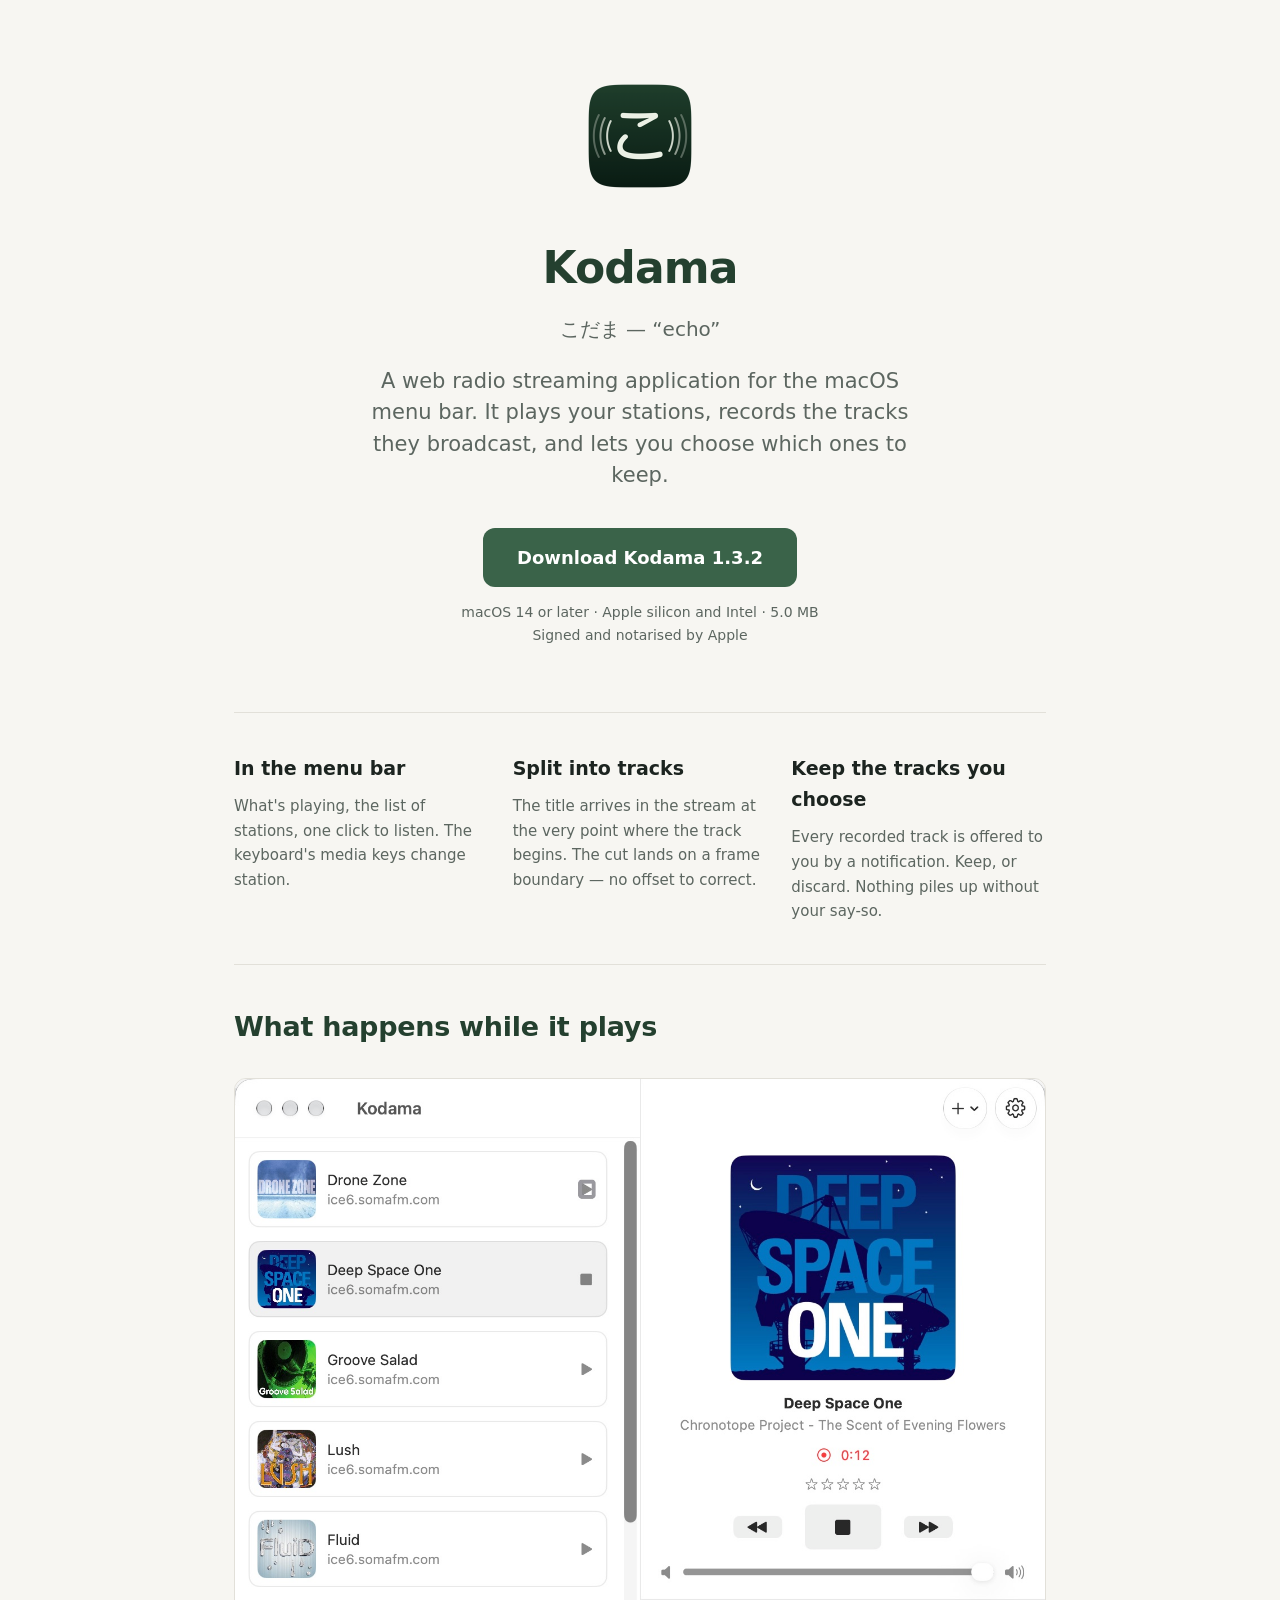
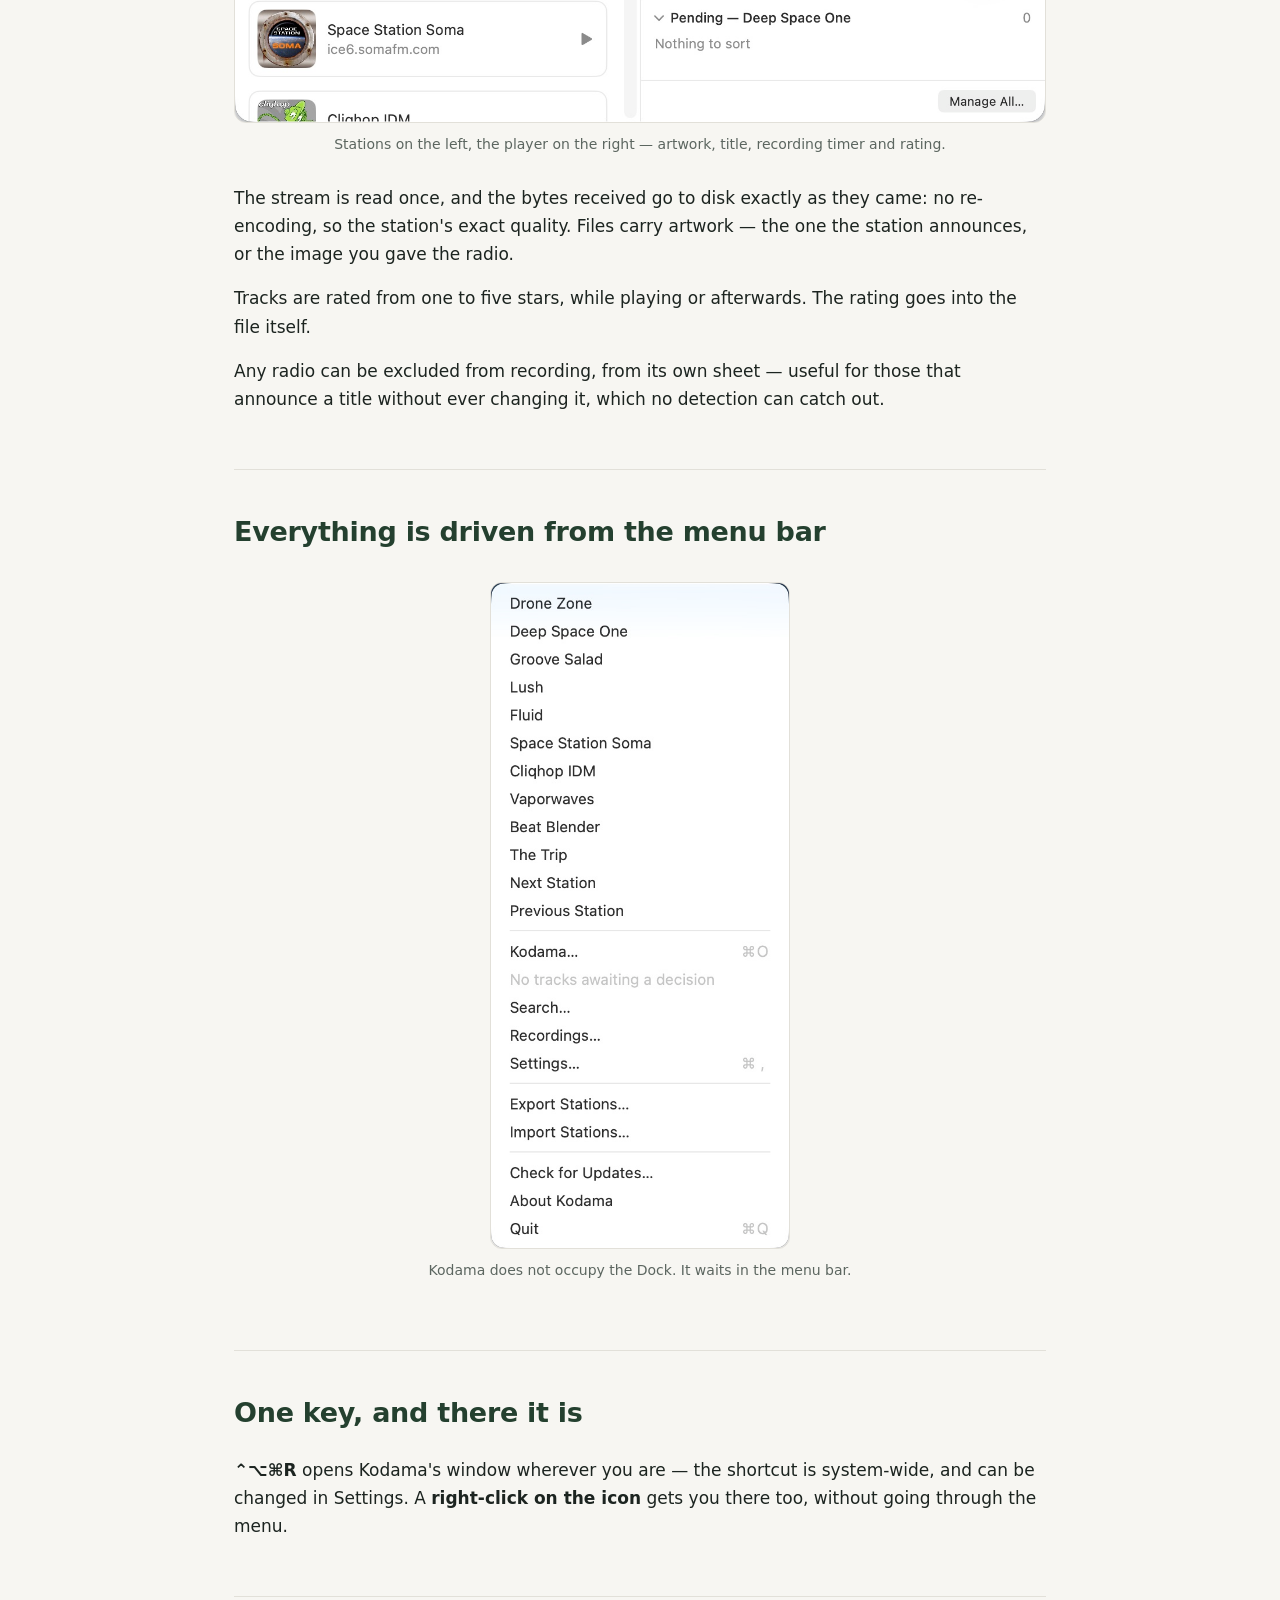
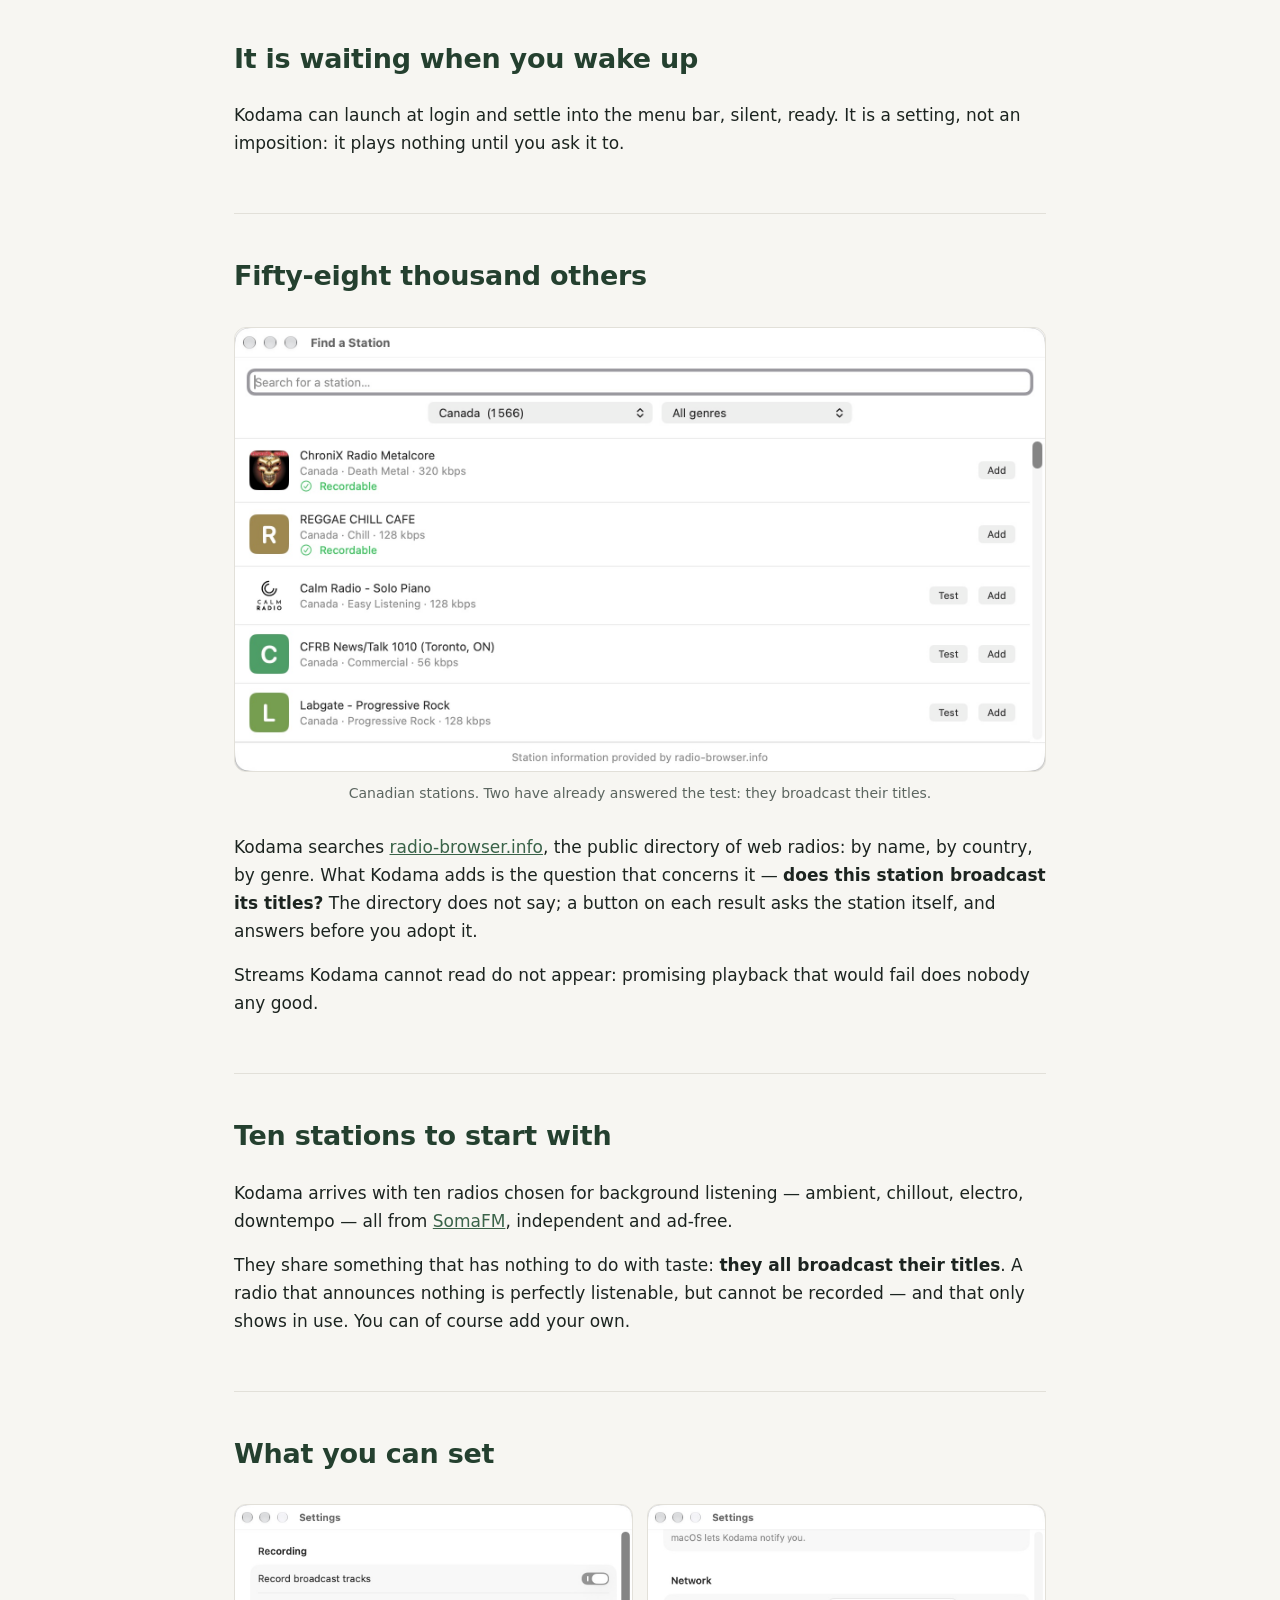
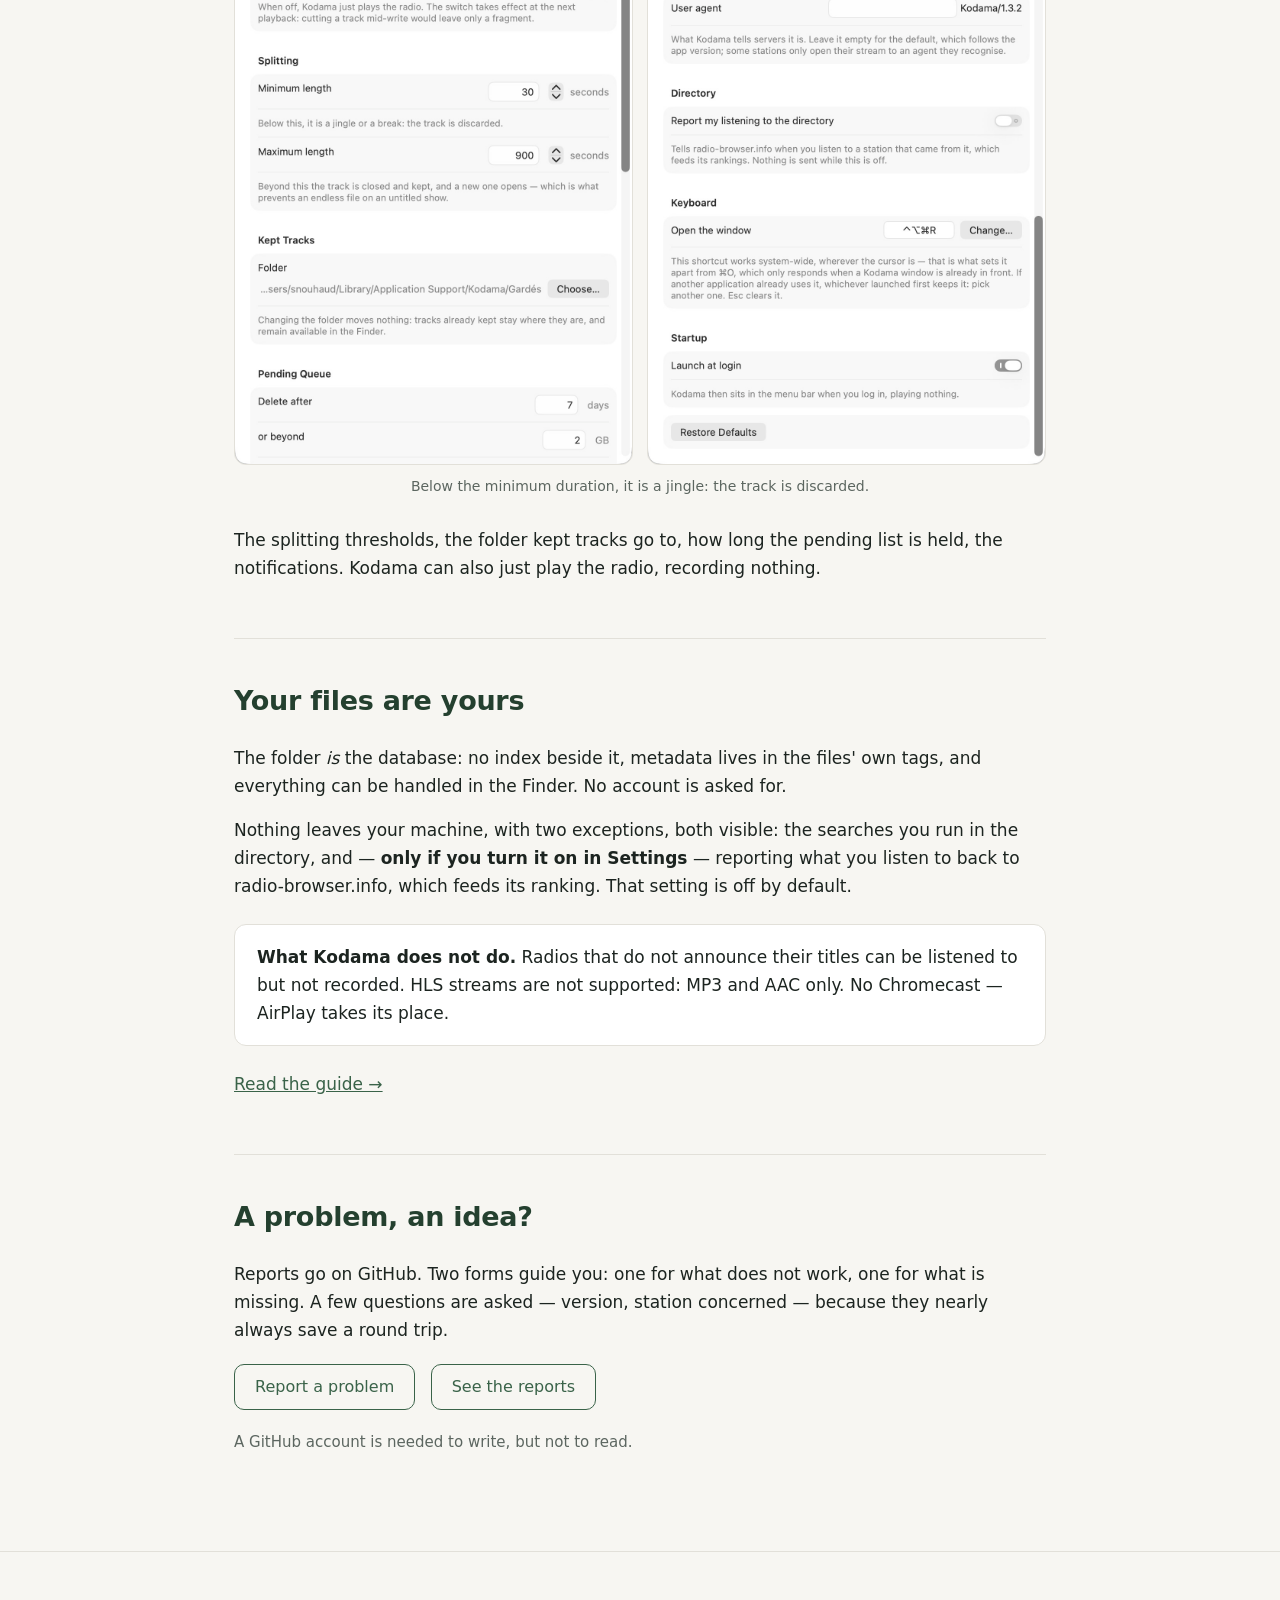
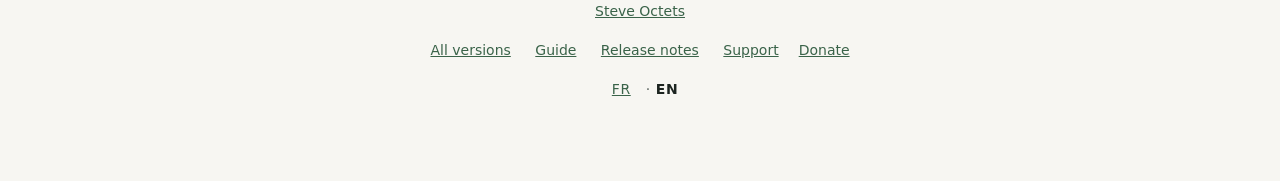
==== docs/en/index.html @ abf9cb65 "Les sites en français et en anglais Le français reste à la racine et l'anglais va sous /en/ : quatre" ====
<!DOCTYPE html>
<html lang="en">
<head>
<meta charset="utf-8">
<meta name="viewport" content="width=device-width, initial-scale=1">
<title>Kodama — web radio streaming for macOS</title>
<meta name="description" content="Kodama plays your web radios from the menu bar, records the tracks they broadcast, and lets you choose which ones to keep.">
<link rel="icon" href="../images/icone.png">
<link rel="stylesheet" href="../style.css">
<link rel="alternate" hreflang="fr" href="https://steveoctets.github.io/kodama/">
<link rel="alternate" hreflang="en" href="https://steveoctets.github.io/kodama/en/">
<link rel="alternate" hreflang="x-default" href="https://steveoctets.github.io/kodama/en/">
</head>
<body>

<header>
    <img class="icone" src="../images/icone.png" alt="Kodama's icon: the hiragana ko, extended by sound waves">
    <h1>Kodama</h1>
    <p class="kana">こだま — “echo”</p>
    <p class="accroche">
        A web radio streaming application for the macOS menu bar. It plays your stations,
        records the tracks they broadcast, and lets you choose which ones to keep.
    </p>
    <a class="telecharger" href="https://github.com/steveoctets/kodama/releases/latest/download/Kodama-1.3.2.zip">
        Download Kodama 1.3.2
    </a>
    <p class="dessous">
        macOS 14 or later · Apple silicon and Intel · 5.0 MB<br>
        Signed and notarised by Apple
    </p>
    <p class="dessous compteur" id="compteur" hidden></p>
</header>

<div class="contenu">

<section>
    <div class="trois">
        <div>
            <h3>In the menu bar</h3>
            <p>What's playing, the list of stations, one click to listen. The keyboard's
            media keys change station.</p>
        </div>
        <div>
            <h3>Split into tracks</h3>
            <p>The title arrives in the stream at the very point where the track begins.
            The cut lands on a frame boundary — no offset to correct.</p>
        </div>
        <div>
            <h3>Keep the tracks you choose</h3>
            <p>Every recorded track is offered to you by a notification. Keep, or discard.
            Nothing piles up without your say-so.</p>
        </div>
    </div>
</section>

<section>
    <h2>What happens while it plays</h2>
    <figure>
        <img class="native" src="../images/en/fenetre.jpg" alt="Kodama's window: stations on the left, the player on the right with the artwork, the current title and the recording timer">
        <figcaption>Stations on the left, the player on the right — artwork, title, recording timer and rating.</figcaption>
    </figure>
    <p>
        The stream is read once, and the bytes received go to disk exactly as they came: no
        re-encoding, so the station's exact quality. Files carry artwork — the one the station
        announces, or the image you gave the radio.
    </p>
    <p>
        Tracks are rated from one to five stars, while playing or afterwards. The rating goes
        into the file itself.
    </p>
    <p>
        Any radio can be excluded from recording, from its own sheet — useful for those that
        announce a title without ever changing it, which no detection can catch out.
    </p>
</section>

<section>
    <h2>Everything is driven from the menu bar</h2>
    <figure>
        <img class="etroite" src="../images/en/menulet.jpg" alt="Kodama's menu open, showing the current title and the list of stations">
        <figcaption>Kodama does not occupy the Dock. It waits in the menu bar.</figcaption>
    </figure>
</section>

<section>
    <h2>One key, and there it is</h2>
    <p>
        <strong>⌃⌥⌘R</strong> opens Kodama's window wherever you are — the shortcut is
        system-wide, and can be changed in Settings. A <strong>right-click on the icon</strong>
        gets you there too, without going through the menu.
    </p>
</section>

<section>
    <h2>It is waiting when you wake up</h2>
    <p>
        Kodama can launch at login and settle into the menu bar, silent, ready. It is a
        setting, not an imposition: it plays nothing until you ask it to.
    </p>
</section>

<section>
    <h2>Fifty-eight thousand others</h2>
    <figure>
        <img class="native" src="../images/en/recherche.jpg" alt="Kodama's search: the Canada filter, a list of stations with their thumbnails, and for each one a Test button or the green Recordable label">
        <figcaption>Canadian stations. Two have already answered the test: they broadcast their titles.</figcaption>
    </figure>
    <p>
        Kodama searches <a href="https://www.radio-browser.info">radio-browser.info</a>, the
        public directory of web radios: by name, by country, by genre. What Kodama adds is the
        question that concerns it — <strong>does this station broadcast its titles?</strong>
        The directory does not say; a button on each result asks the station itself, and
        answers before you adopt it.
    </p>
    <p>
        Streams Kodama cannot read do not appear: promising playback that would fail does
        nobody any good.
    </p>
</section>

<section>
    <h2>Ten stations to start with</h2>
    <p>
        Kodama arrives with ten radios chosen for background listening — ambient, chillout,
        electro, downtempo — all from <a href="https://somafm.com">SomaFM</a>, independent and
        ad-free.
    </p>
    <p>
        They share something that has nothing to do with taste: <strong>they all broadcast
        their titles</strong>. A radio that announces nothing is perfectly listenable, but
        cannot be recorded — and that only shows in use. You can of course add your own.
    </p>
</section>

<section>
    <h2>What you can set</h2>
    <figure>
        <div class="deux-colonnes">
            <img src="../images/en/reglages-1.jpg" alt="Kodama's settings: recording, splitting, folder for kept tracks">
            <img src="../images/en/reglages-2.jpg" alt="Kodama's settings: pending list, notifications, network agent">
        </div>
        <figcaption>Below the minimum duration, it is a jingle: the track is discarded.</figcaption>
    </figure>
    <p>
        The splitting thresholds, the folder kept tracks go to, how long the pending list is
        held, the notifications. Kodama can also just play the radio, recording nothing.
    </p>
</section>

<section>
    <h2>Your files are yours</h2>
    <p>
        The folder <em>is</em> the database: no index beside it, metadata lives in the files'
        own tags, and everything can be handled in the Finder. No account is asked for.
    </p>
    <p>
        Nothing leaves your machine, with two exceptions, both visible: the searches you run in
        the directory, and — <strong>only if you turn it on in Settings</strong> — reporting
        what you listen to back to radio-browser.info, which feeds its ranking. That setting is
        off by default.
    </p>
    <div class="note" id="limites">
        <p>
            <strong>What Kodama does not do.</strong> Radios that do not announce their titles
            can be listened to but not recorded. HLS streams are not supported: MP3 and AAC
            only. No Chromecast — AirPlay takes its place.
        </p>
    </div>
    <p><a href="guide.html">Read the guide →</a></p>
</section>

<section id="support">
    <h2>A problem, an idea?</h2>
    <p>
        Reports go on GitHub. Two forms guide you: one for what does not work, one for what is
        missing. A few questions are asked — version, station concerned — because they nearly
        always save a round trip.
    </p>
    <p>
        <a class="bouton-second" href="https://github.com/steveoctets/kodama/issues/new/choose">
            Report a problem
        </a>
        <a class="bouton-second" href="https://github.com/steveoctets/kodama/issues">
            See the reports
        </a>
    </p>
    <p style="font-size:15px; color:var(--encre-douce);">
        A GitHub account is needed to write, but not to read.
    </p>
</section>

</div>

<footer>
    <p><a href="https://steveoctets.github.io/en/">Steve Octets</a></p>
    <p>
        <a href="https://github.com/steveoctets/kodama/releases">All versions</a>
        <a href="guide.html">Guide</a>
        <a href="versions.html">Release notes</a>
        <a href="https://github.com/steveoctets/kodama/issues">Support</a><a href="https://ko-fi.com/steveoctets">Donate</a>
    </p>
    <p class="langues"><a href="../" onclick="try{localStorage.setItem('langue','fr')}catch(e){}">FR</a> · <strong>EN</strong></p>
</footer>

<script>
// Le nombre de téléchargements, demandé à GitHub. En cas d'échec — hors ligne,
// quota d'appels dépassé — on n'affiche rien : mieux vaut un silence qu'un
// message d'erreur sur une page de présentation.
fetch('https://api.github.com/repos/steveoctets/kodama/releases')
    .then(reponse => reponse.ok ? reponse.json() : Promise.reject())
    .then(versions => {
        const total = versions.reduce((somme, version) =>
            somme + version.assets.reduce((n, fichier) => n + fichier.download_count, 0), 0);
        if (total < 1) return;
        const element = document.getElementById('compteur');
        element.textContent = total.toLocaleString(document.documentElement.lang)
            + (total > 1 ? ' downloads' : ' download');
        element.hidden = false;
    })
    .catch(() => {});
</script>

<script>
// La langue du visiteur, une fois pour toutes.
//
// Le choix explicite l'emporte et se souvient ; à défaut, on suit le navigateur. La page
// française est le contenu, pas une page de redirection : un robot qui n'exécute pas ce
// script voit du vrai texte, et le hreflang ci-dessus lui dit où trouver l'autre version.
(function () {
    var choix = null;
    try { choix = localStorage.getItem('langue'); } catch (e) {}
    var ici = document.documentElement.lang;
    var voulue = choix || (navigator.language || 'en').slice(0, 2).toLowerCase();
    if (voulue !== 'fr') { voulue = 'en'; }
    if (voulue === ici) { return; }
    var autre = document.querySelector('link[rel=alternate][hreflang=' + voulue + ']');
    if (autre) { location.replace(autre.href); }
})();
</script>

</body>
</html>
---- docs/style.css ----
/* Kodama — la palette de l'icône : vert forêt, blanc cassé. */
:root {
    color-scheme: light dark;
    --fond: #f7f6f2;
    --fond-carte: #ffffff;
    --encre: #1c2420;
    --encre-douce: #5c6660;
    --vert: #24402f;
    --vert-clair: #3a6349;
    --trait: #e2e0d9;
}
@media (prefers-color-scheme: dark) {
    :root {
        --fond: #12211a;
        --fond-carte: #1a2c23;
        --encre: #eaf0e4;
        --encre-douce: #9db0a3;
        --vert: #eaf0e4;
        --vert-clair: #7fb894;
        --trait: #24402f;
    }
}

* { box-sizing: border-box; }

body {
    margin: 0;
    font: 17px/1.65 -apple-system, BlinkMacSystemFont, "Segoe UI", system-ui, sans-serif;
    color: var(--encre);
    background: var(--fond);
    -webkit-font-smoothing: antialiased;
}

.contenu { max-width: 860px; margin: 0 auto; padding: 0 24px; }

/* En-tête */
header { text-align: center; padding: 72px 24px 48px; }
header img.icone { width: 128px; height: 128px; border-radius: 28px; }
header h1 {
    font-size: 44px; margin: 24px 0 8px; letter-spacing: -0.02em;
    color: var(--vert);
}
header .kana { font-size: 20px; color: var(--encre-douce); margin: 0 0 20px; }
header p.accroche {
    font-size: 21px; line-height: 1.5; color: var(--encre-douce);
    max-width: 560px; margin: 0 auto 36px;
}

/* Le bouton de téléchargement */
.telecharger {
    display: inline-block; padding: 15px 34px; border-radius: 12px;
    background: var(--vert-clair); color: #fff; text-decoration: none;
    font-size: 18px; font-weight: 600;
    transition: transform .12s ease, filter .12s ease;
}
@media (prefers-color-scheme: dark) { .telecharger { color: #12211a; } }
.telecharger:hover { transform: translateY(-1px); filter: brightness(1.08); }
.dessous { font-size: 14px; color: var(--encre-douce); margin-top: 14px; }

/* Sections */
section { padding: 40px 0; border-top: 1px solid var(--trait); }
h2 { font-size: 27px; margin: 0 0 20px; letter-spacing: -0.01em; color: var(--vert); }
h3 { font-size: 19px; margin: 32px 0 10px; }
p { margin: 0 0 16px; }
a { color: var(--vert-clair); }

figure { margin: 28px 0; }
figure img {
    width: 100%; border-radius: 12px; border: 1px solid var(--trait);
    display: block;
}
figcaption {
    font-size: 14px; color: var(--encre-douce); margin-top: 10px;
    text-align: center;
}

.trois { display: grid; gap: 24px; grid-template-columns: repeat(auto-fit, minmax(230px, 1fr)); }
.trois h3 { margin-top: 0; }
.trois p { font-size: 15px; color: var(--encre-douce); margin: 0; }

ul { padding-left: 22px; }
li { margin-bottom: 9px; }

code {
    font: 14px ui-monospace, SFMono-Regular, Menlo, monospace;
    background: var(--fond-carte); padding: 2px 6px; border-radius: 5px;
    border: 1px solid var(--trait);
}

.note {
    background: var(--fond-carte); border: 1px solid var(--trait);
    border-radius: 12px; padding: 18px 22px; margin: 24px 0;
}
.note p:last-child { margin-bottom: 0; }

/* Le sélecteur de langue : présent, jamais mis en avant. La langue en cours est en
   gras plutôt que grisée — c'est un repère, pas un bouton désactivé. */
.langues { margin-top: 14px; font-size: 14px; letter-spacing: 0.04em; }
.langues strong { color: var(--encre); font-weight: 600; }

footer {
    text-align: center; padding: 48px 24px 64px;
    color: var(--encre-douce); font-size: 14px;
    border-top: 1px solid var(--trait); margin-top: 40px;
}
footer a { margin: 0 10px; }

nav.retour { padding-top: 28px; font-size: 15px; }

/* Le compteur de téléchargements : présent, mais qui ne réclame pas l'attention. */
.compteur { margin-top: 6px; opacity: .75; }

/* Deux captures côte à côte, qui s'empilent quand la place manque. */
.deux-colonnes {
    display: grid; gap: 14px;
    grid-template-columns: repeat(auto-fit, minmax(260px, 1fr));
    align-items: start;
}

/* Une capture étroite — un menu, une palette — n'a rien à gagner à être
   étirée sur toute la largeur : elle s'affiche à sa taille, centrée. */
figure img.etroite {
    max-width: 300px; margin: 0 auto;
}

/* Une capture prise en résolution logique : l'étirer la rendrait floue. Elle
   s'affiche à sa taille, et ne rétrécit que si la fenêtre l'exige. */
figure img.native {
    width: auto; max-width: 100%; margin: 0 auto;
}

/* Un bouton de second rang : présent sans concurrencer le téléchargement. */
.bouton-second {
    display: inline-block; margin: 4px 10px 4px 0; padding: 9px 20px;
    border: 1px solid var(--vert-clair); border-radius: 10px;
    color: var(--vert-clair); text-decoration: none; font-size: 16px;
    transition: background .12s ease, color .12s ease;
}
.bouton-second:hover { background: var(--vert-clair); color: var(--fond-carte); }
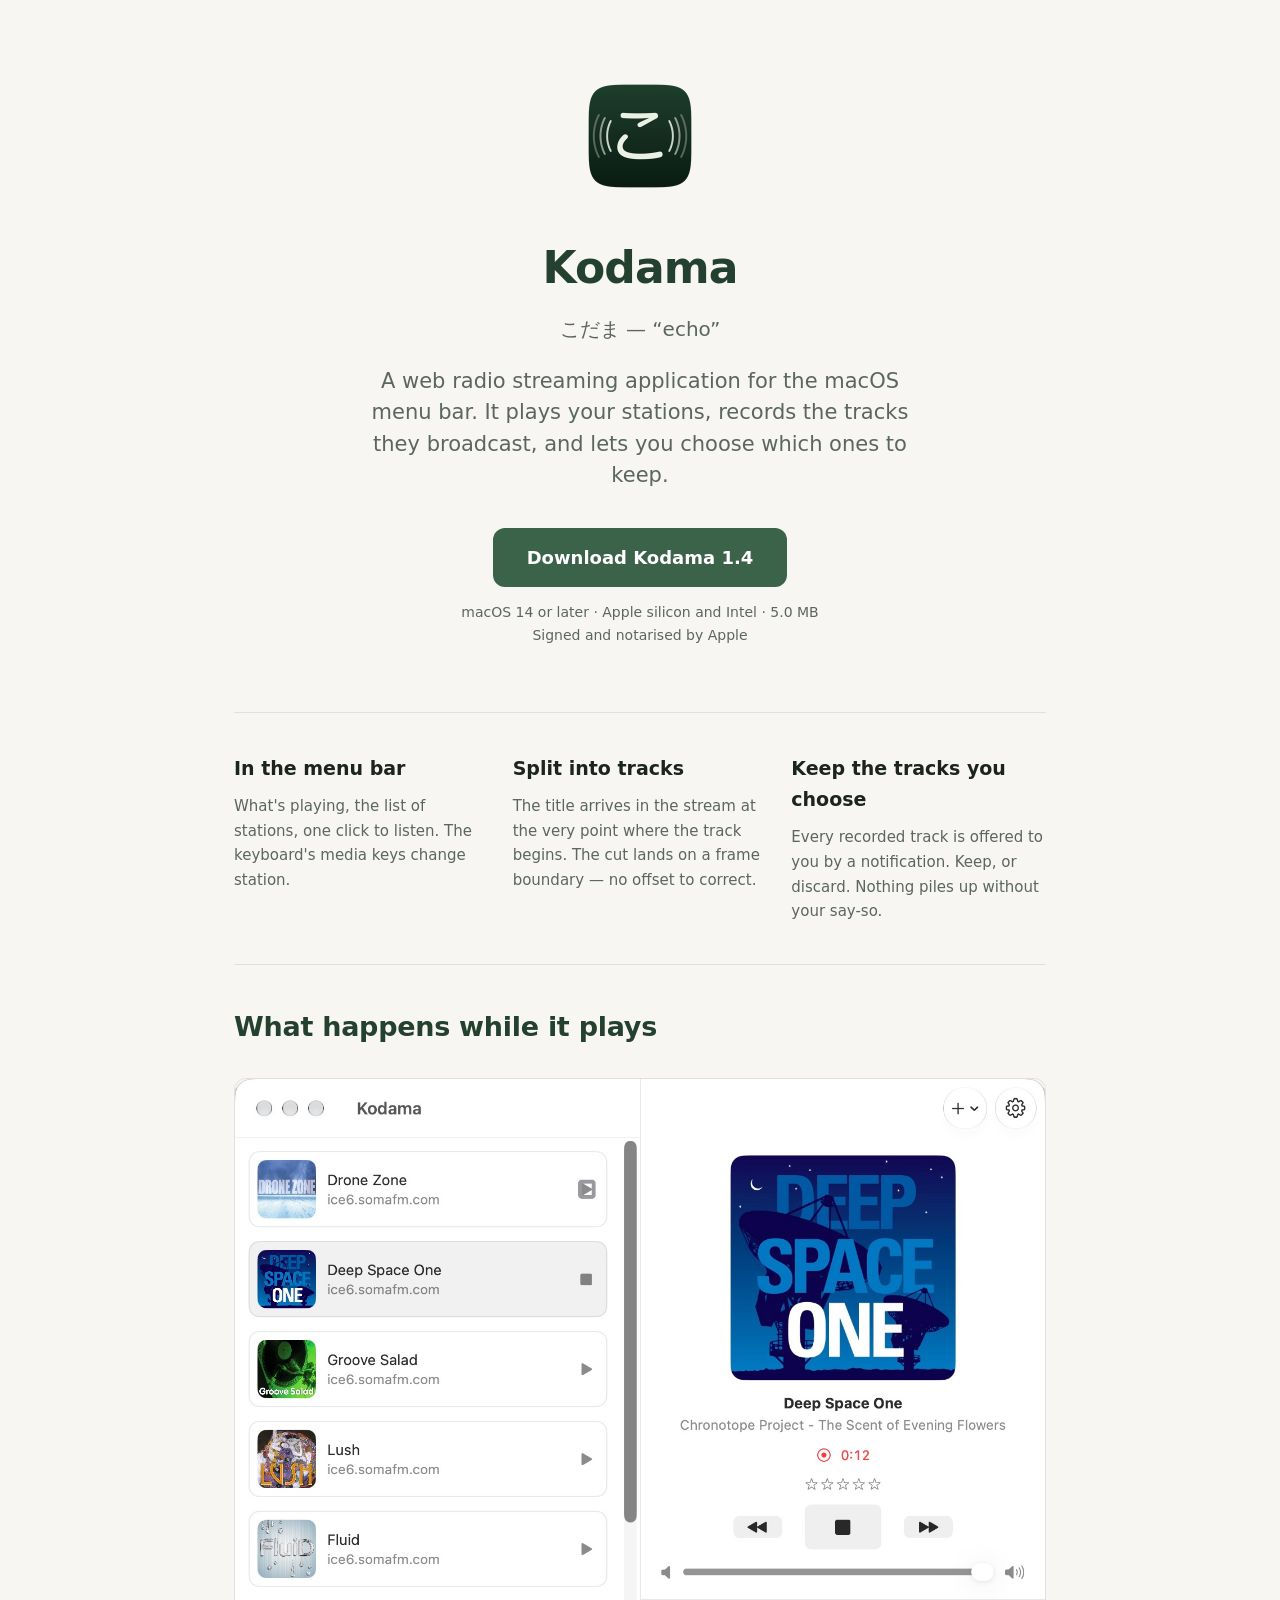
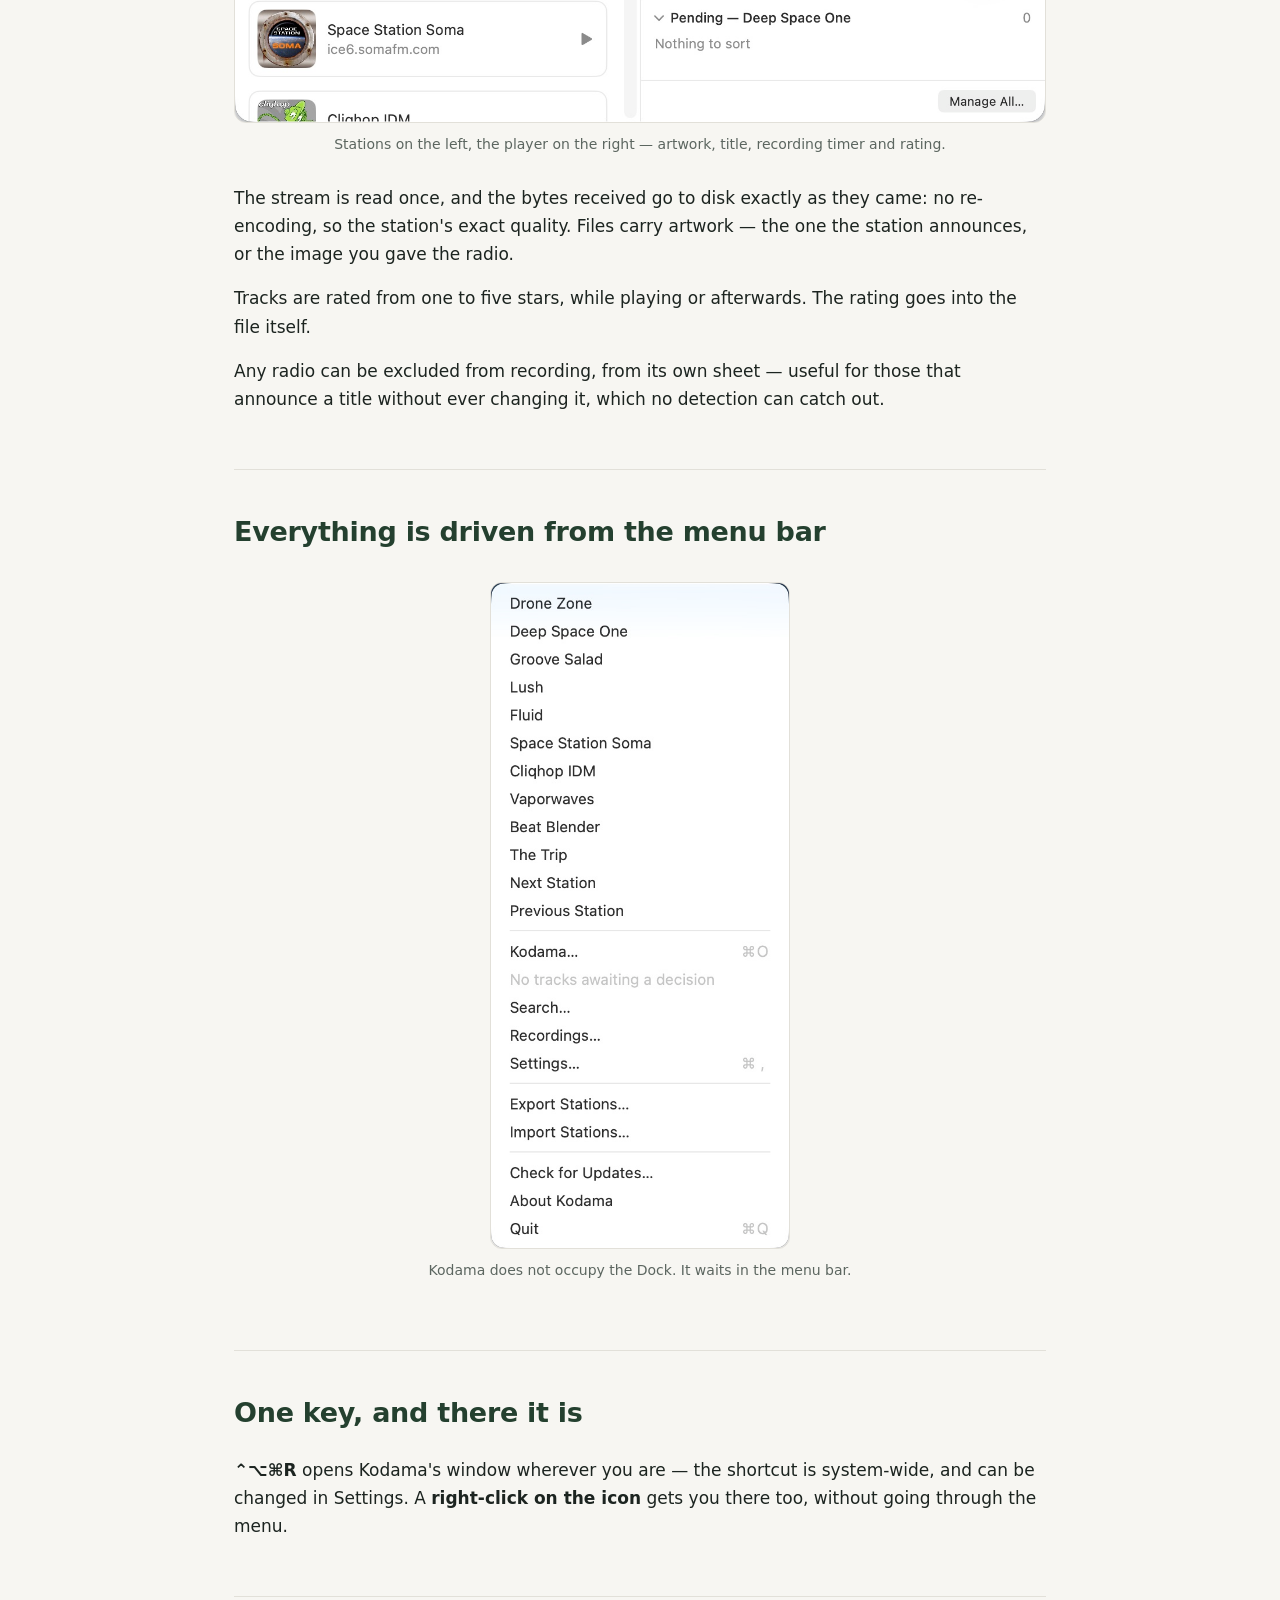
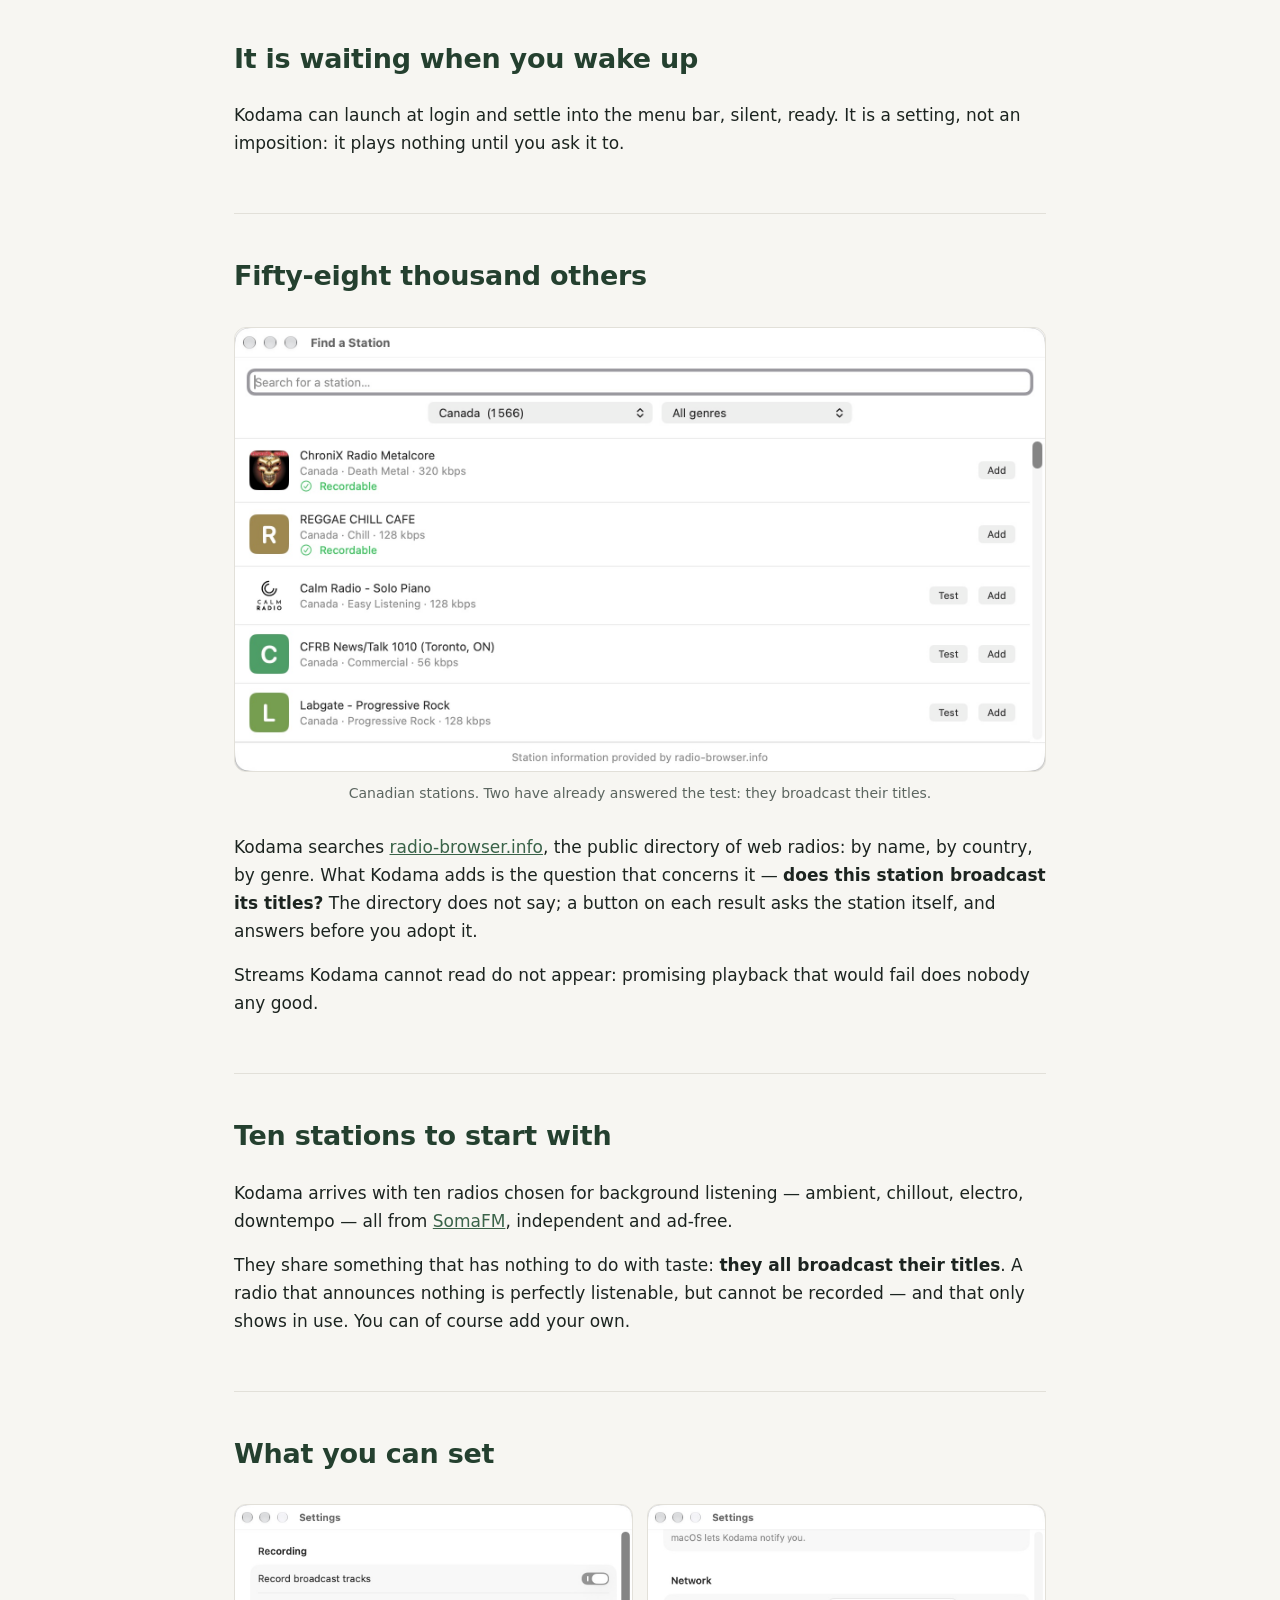
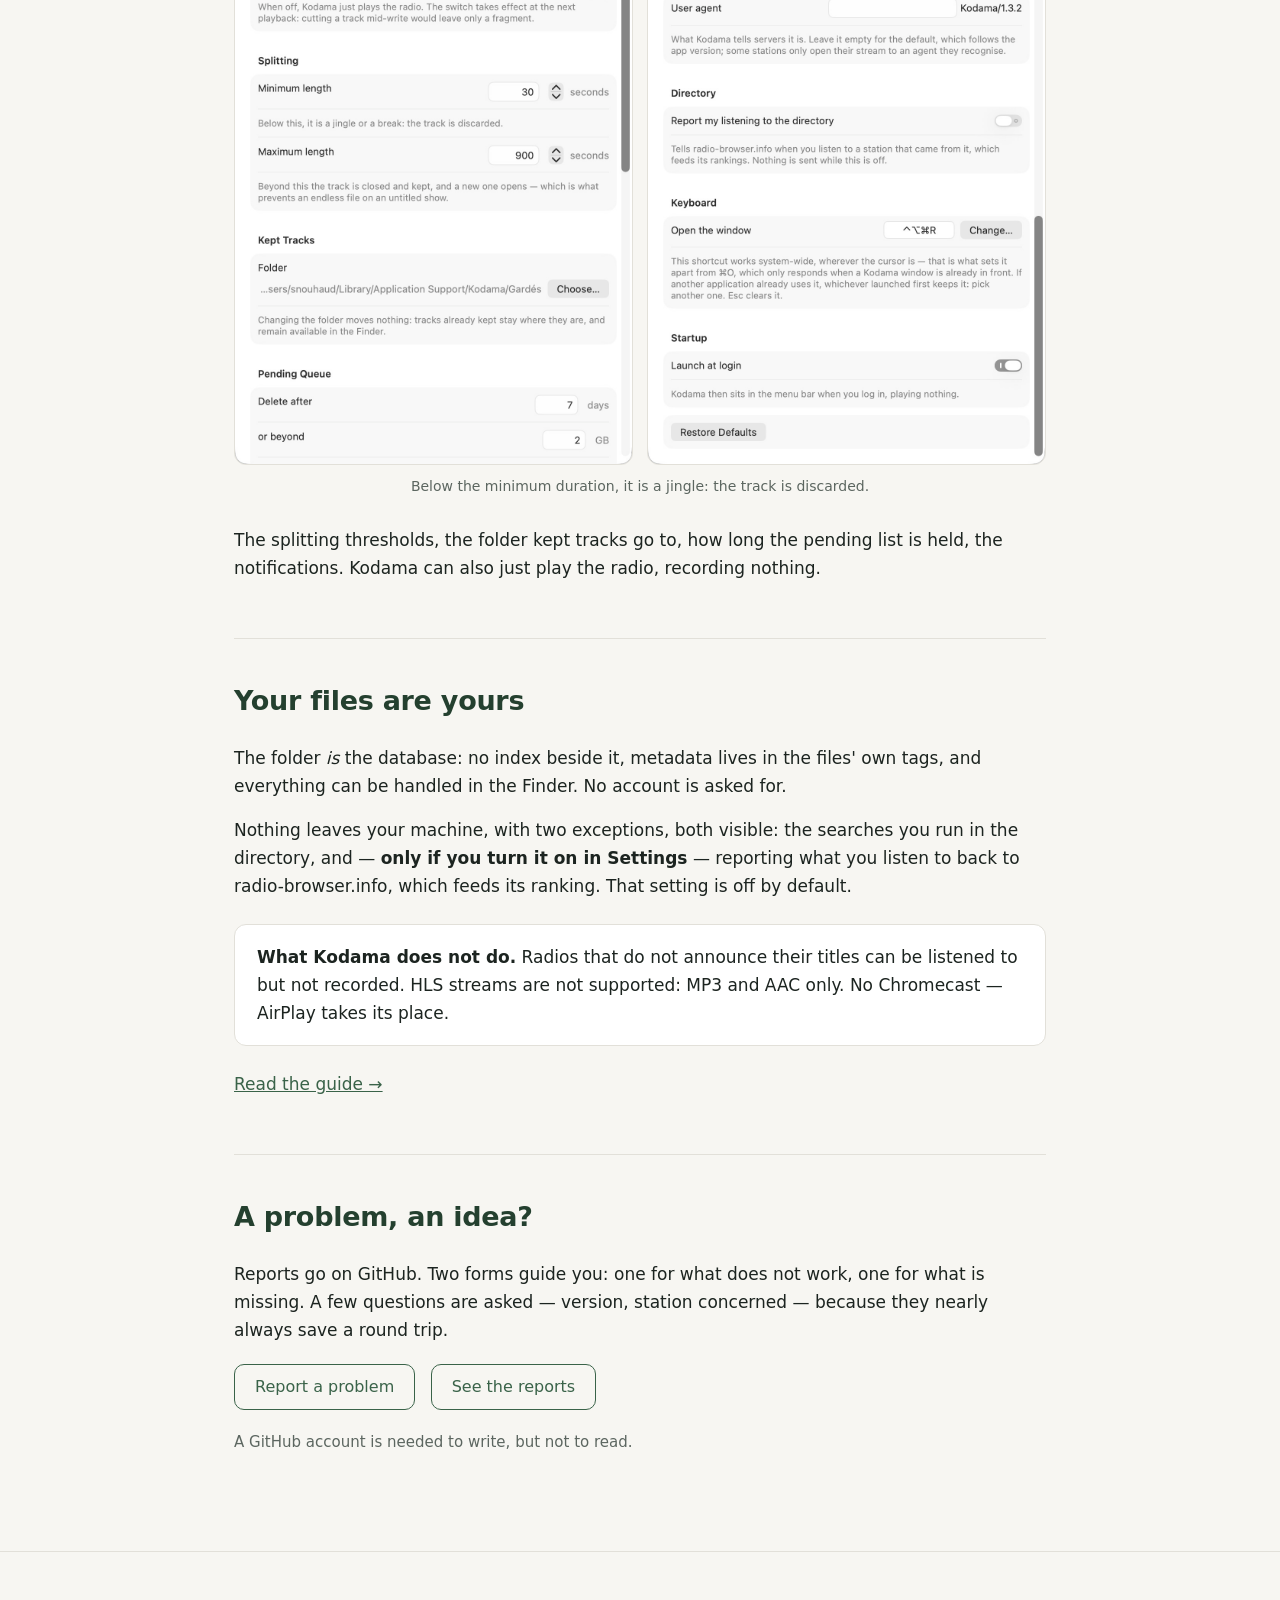
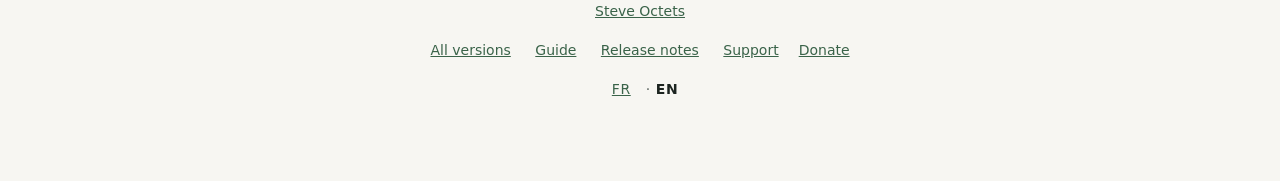
==== commit 9f938fe0: "Kodama 1.4" ====
--- a/docs/en/index.html
+++ b/docs/en/index.html
@@ -21,8 +21,8 @@
         A web radio streaming application for the macOS menu bar. It plays your stations,
         records the tracks they broadcast, and lets you choose which ones to keep.
     </p>
-    <a class="telecharger" href="https://github.com/steveoctets/kodama/releases/latest/download/Kodama-1.3.2.zip">
-        Download Kodama 1.3.2
+    <a class="telecharger" href="https://github.com/steveoctets/kodama/releases/latest/download/Kodama-1.4.zip">
+        Download Kodama 1.4
     </a>
     <p class="dessous">
         macOS 14 or later · Apple silicon and Intel · 5.0 MB<br>
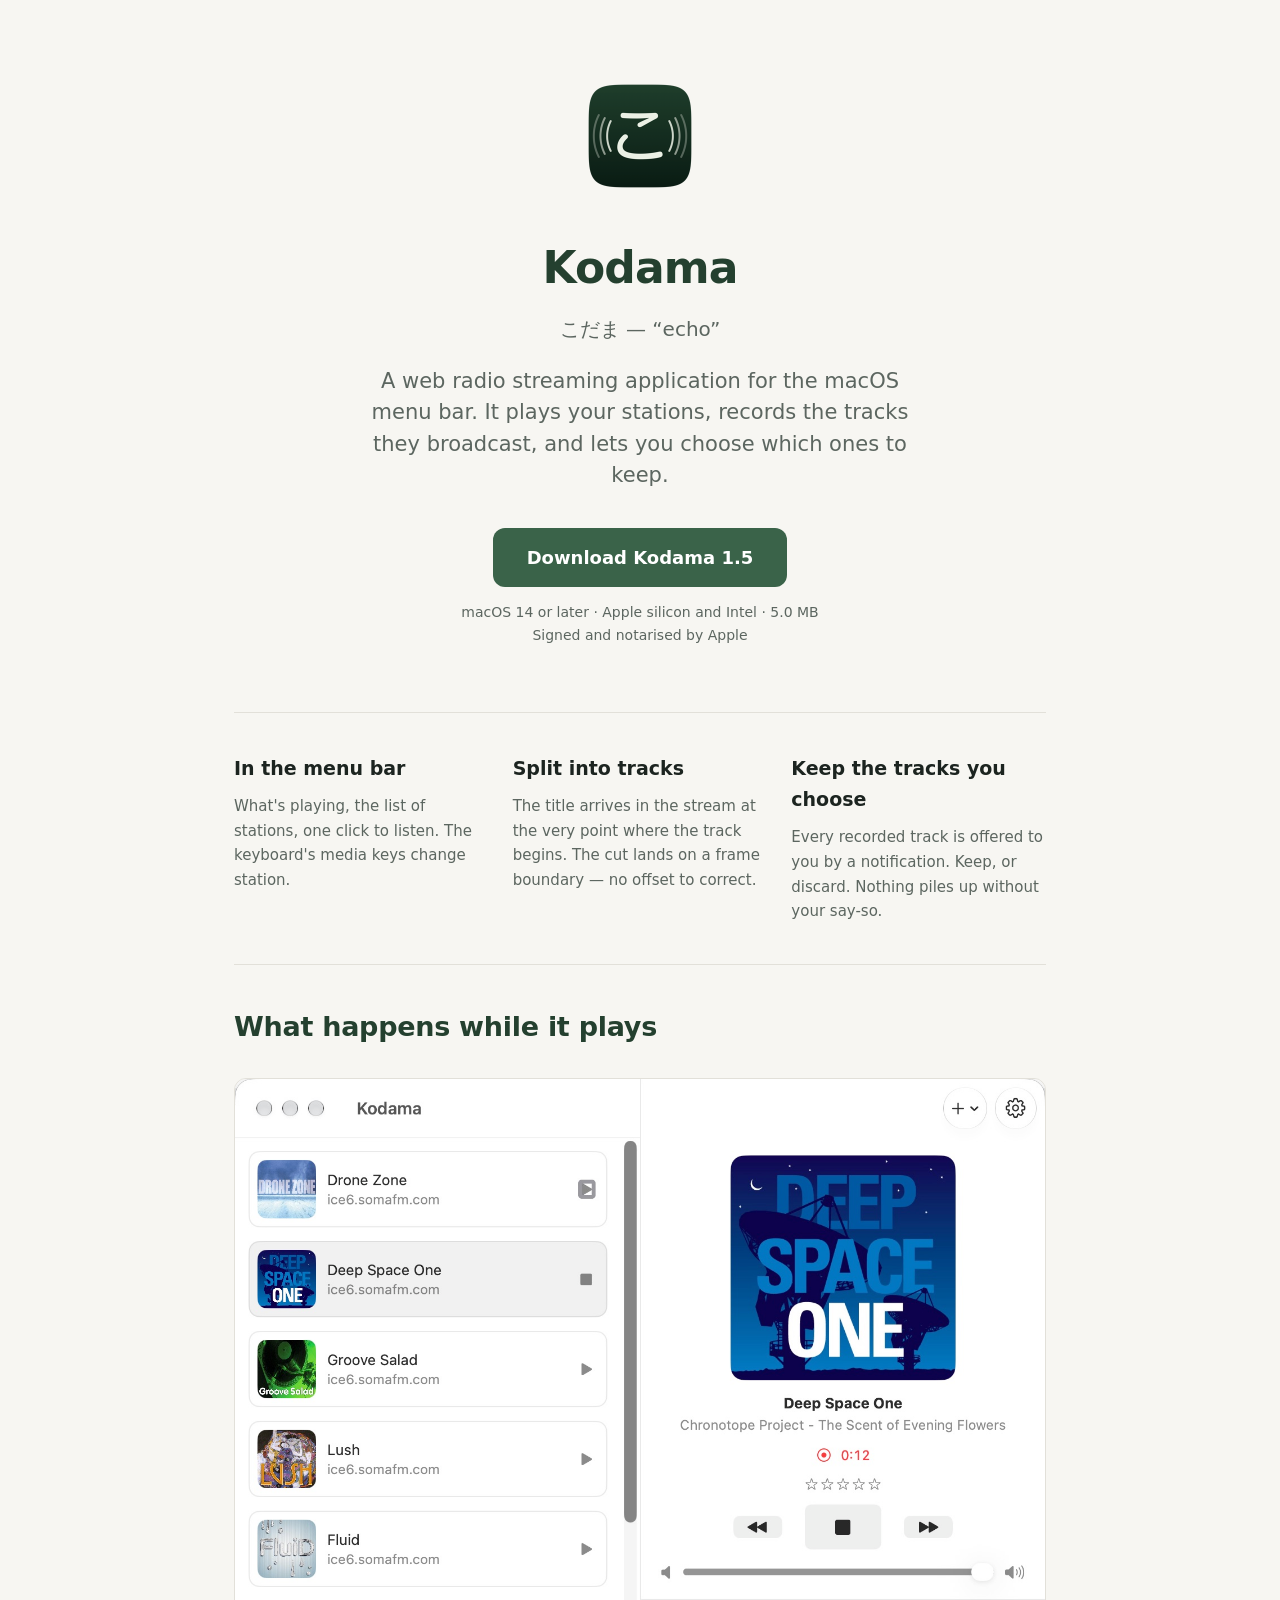
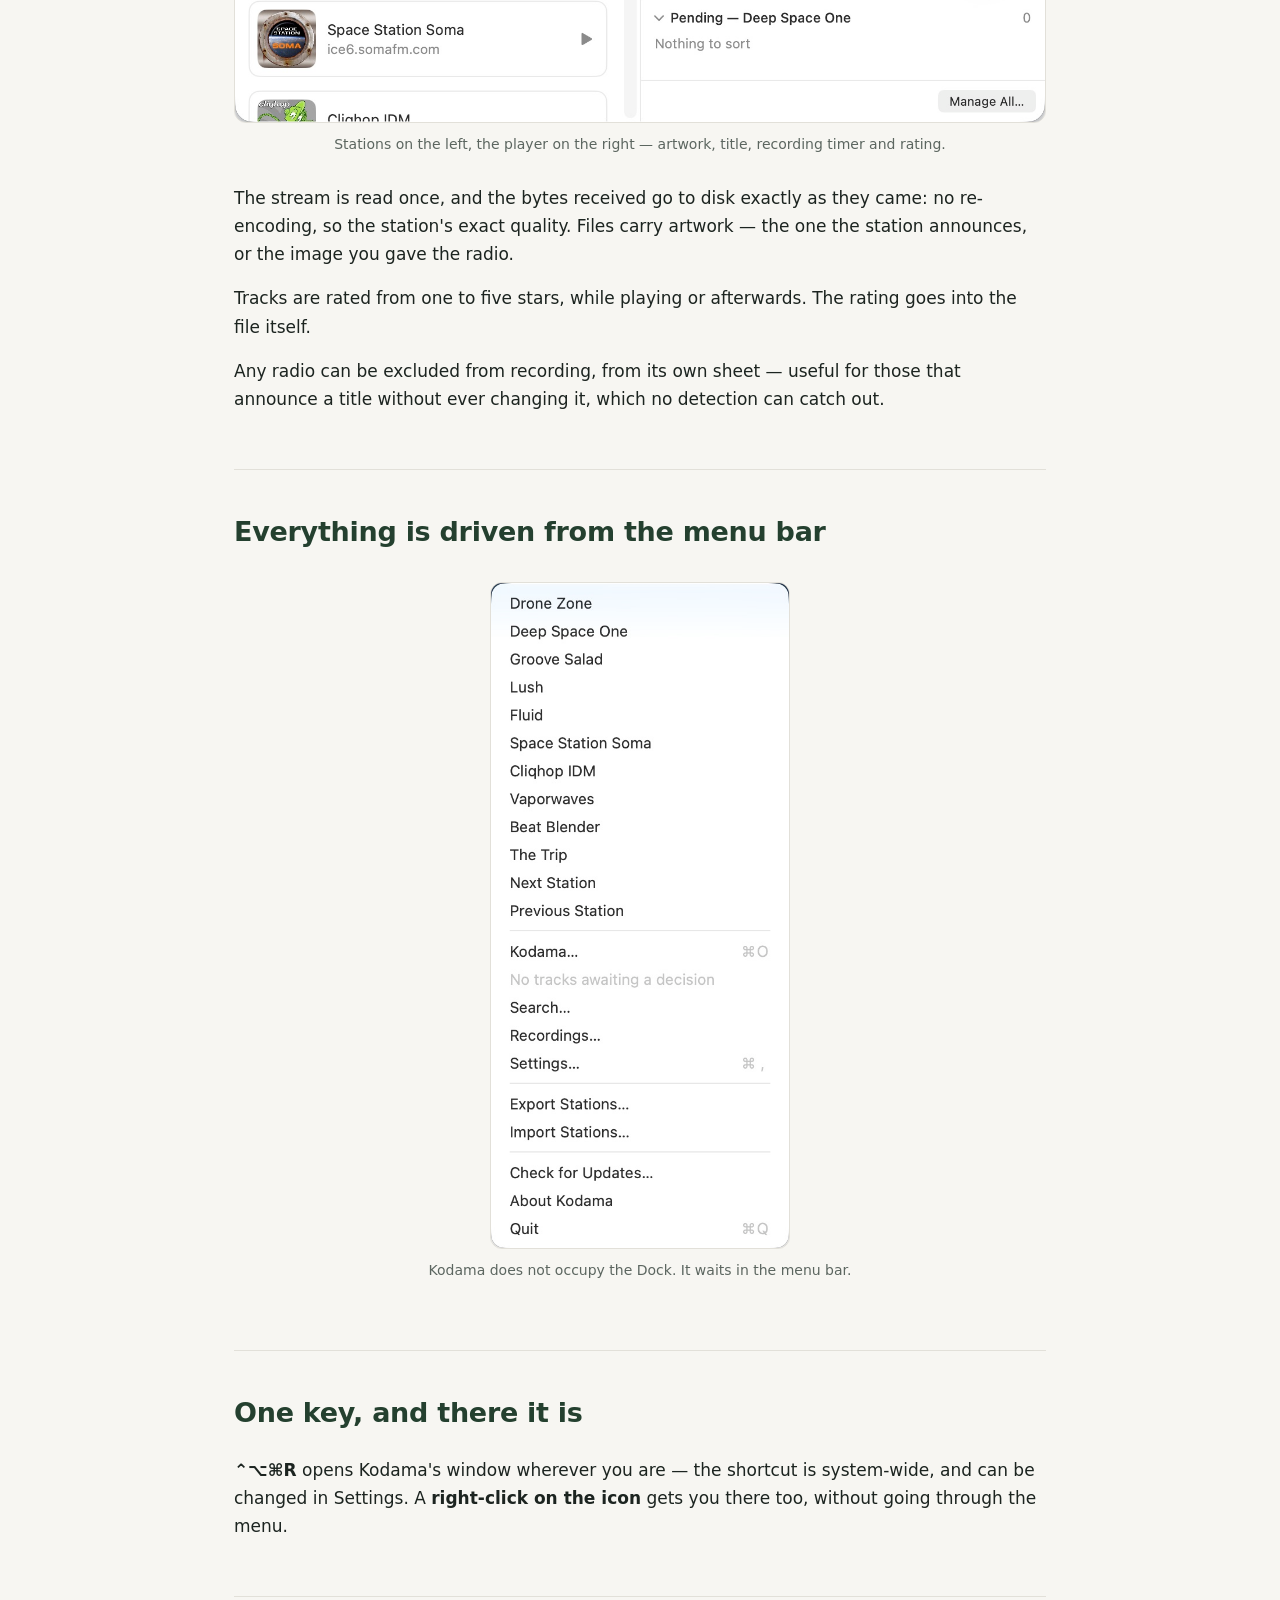
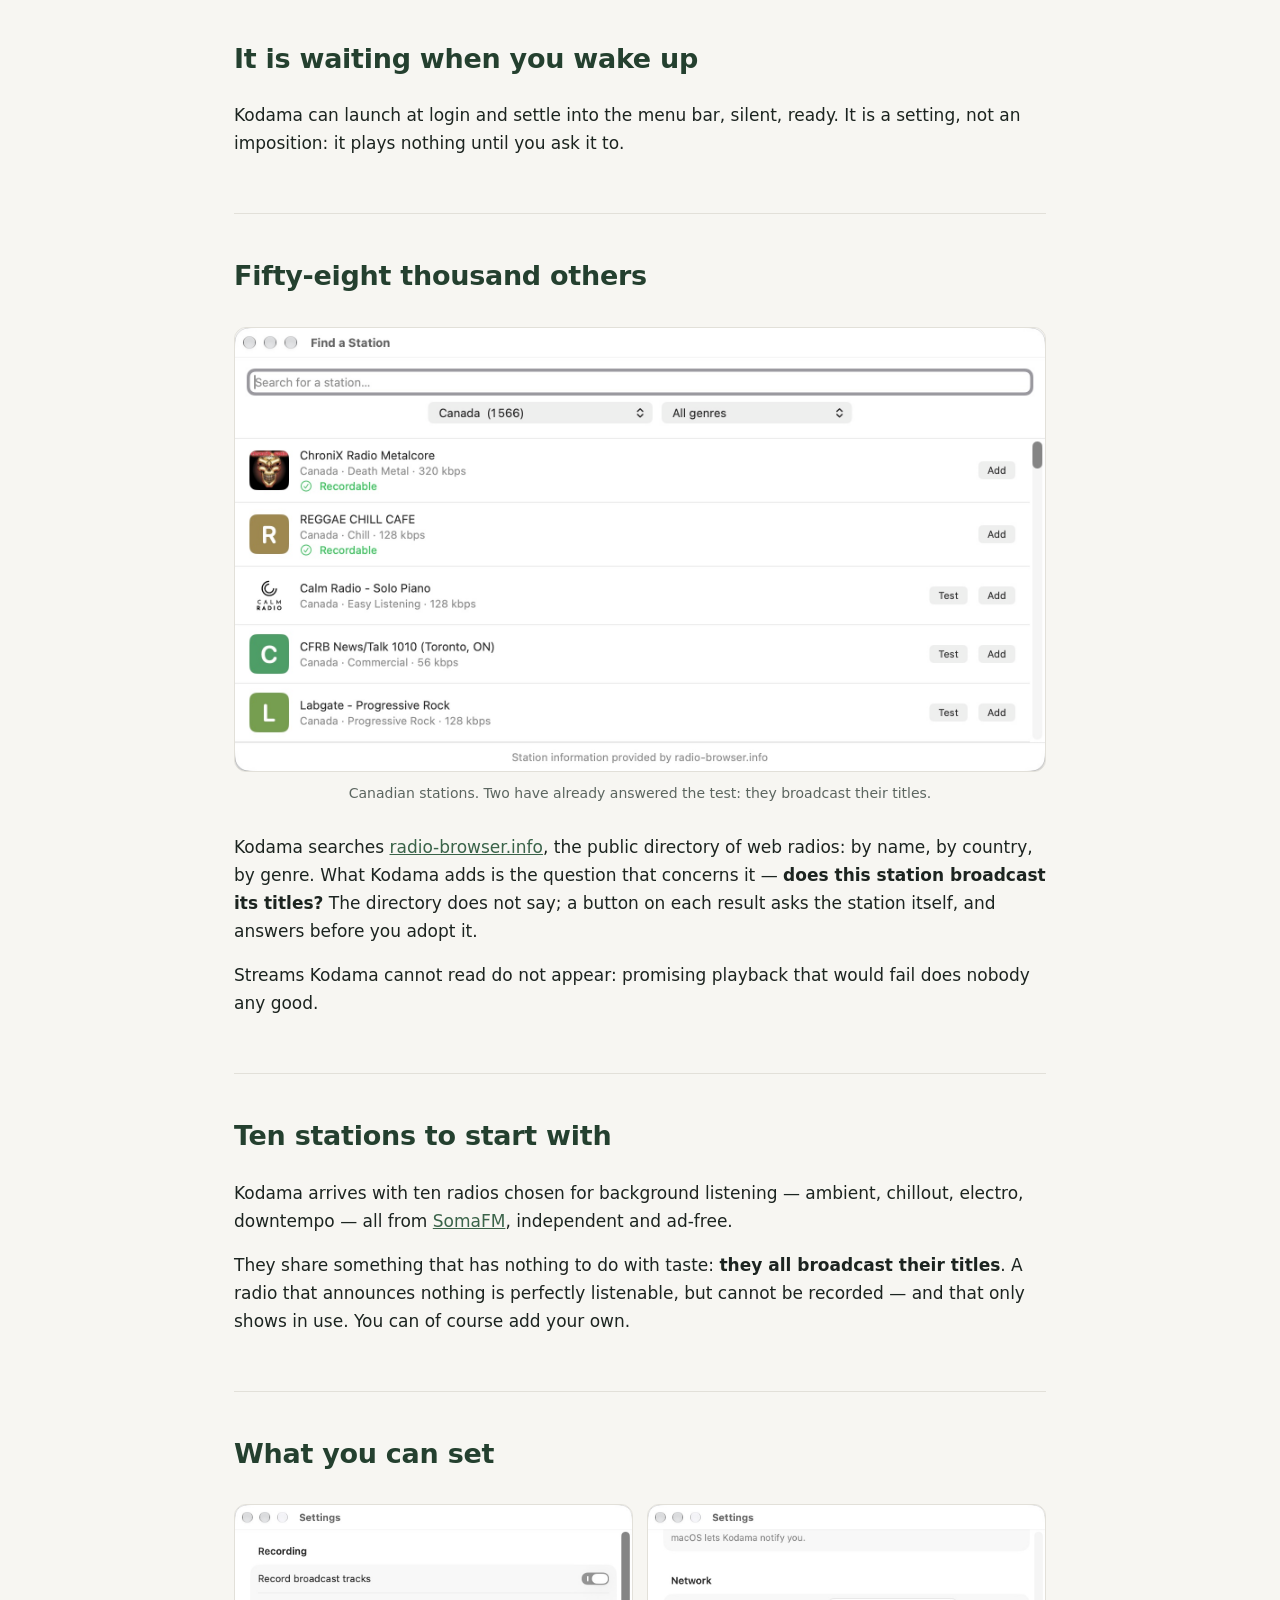
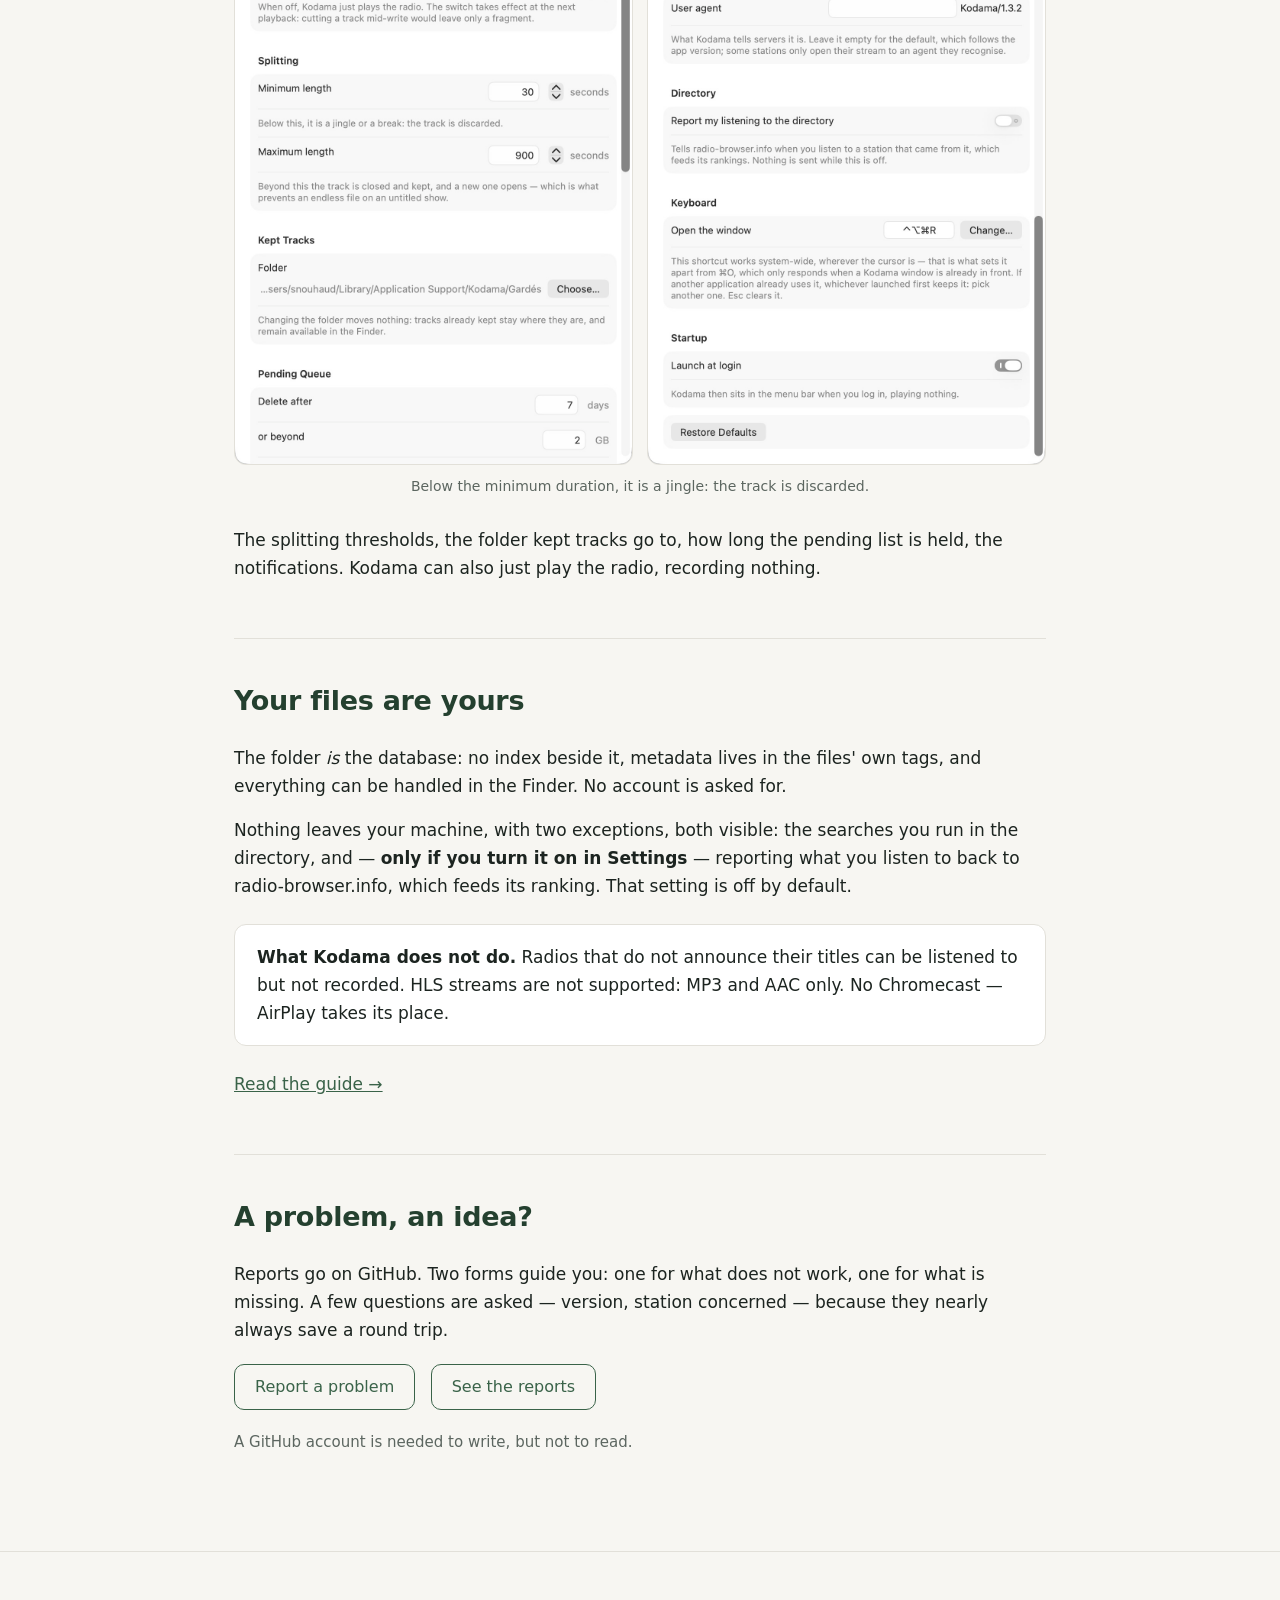
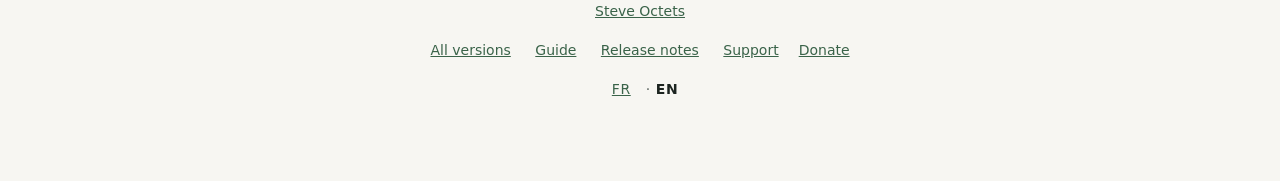
==== commit 973b8518: "Kodama 1.5" ====
--- a/docs/en/index.html
+++ b/docs/en/index.html
@@ -21,8 +21,8 @@
         A web radio streaming application for the macOS menu bar. It plays your stations,
         records the tracks they broadcast, and lets you choose which ones to keep.
     </p>
-    <a class="telecharger" href="https://github.com/steveoctets/kodama/releases/latest/download/Kodama-1.4.zip">
-        Download Kodama 1.4
+    <a class="telecharger" href="https://github.com/steveoctets/kodama/releases/latest/download/Kodama-1.5.zip">
+        Download Kodama 1.5
     </a>
     <p class="dessous">
         macOS 14 or later · Apple silicon and Intel · 5.0 MB<br>
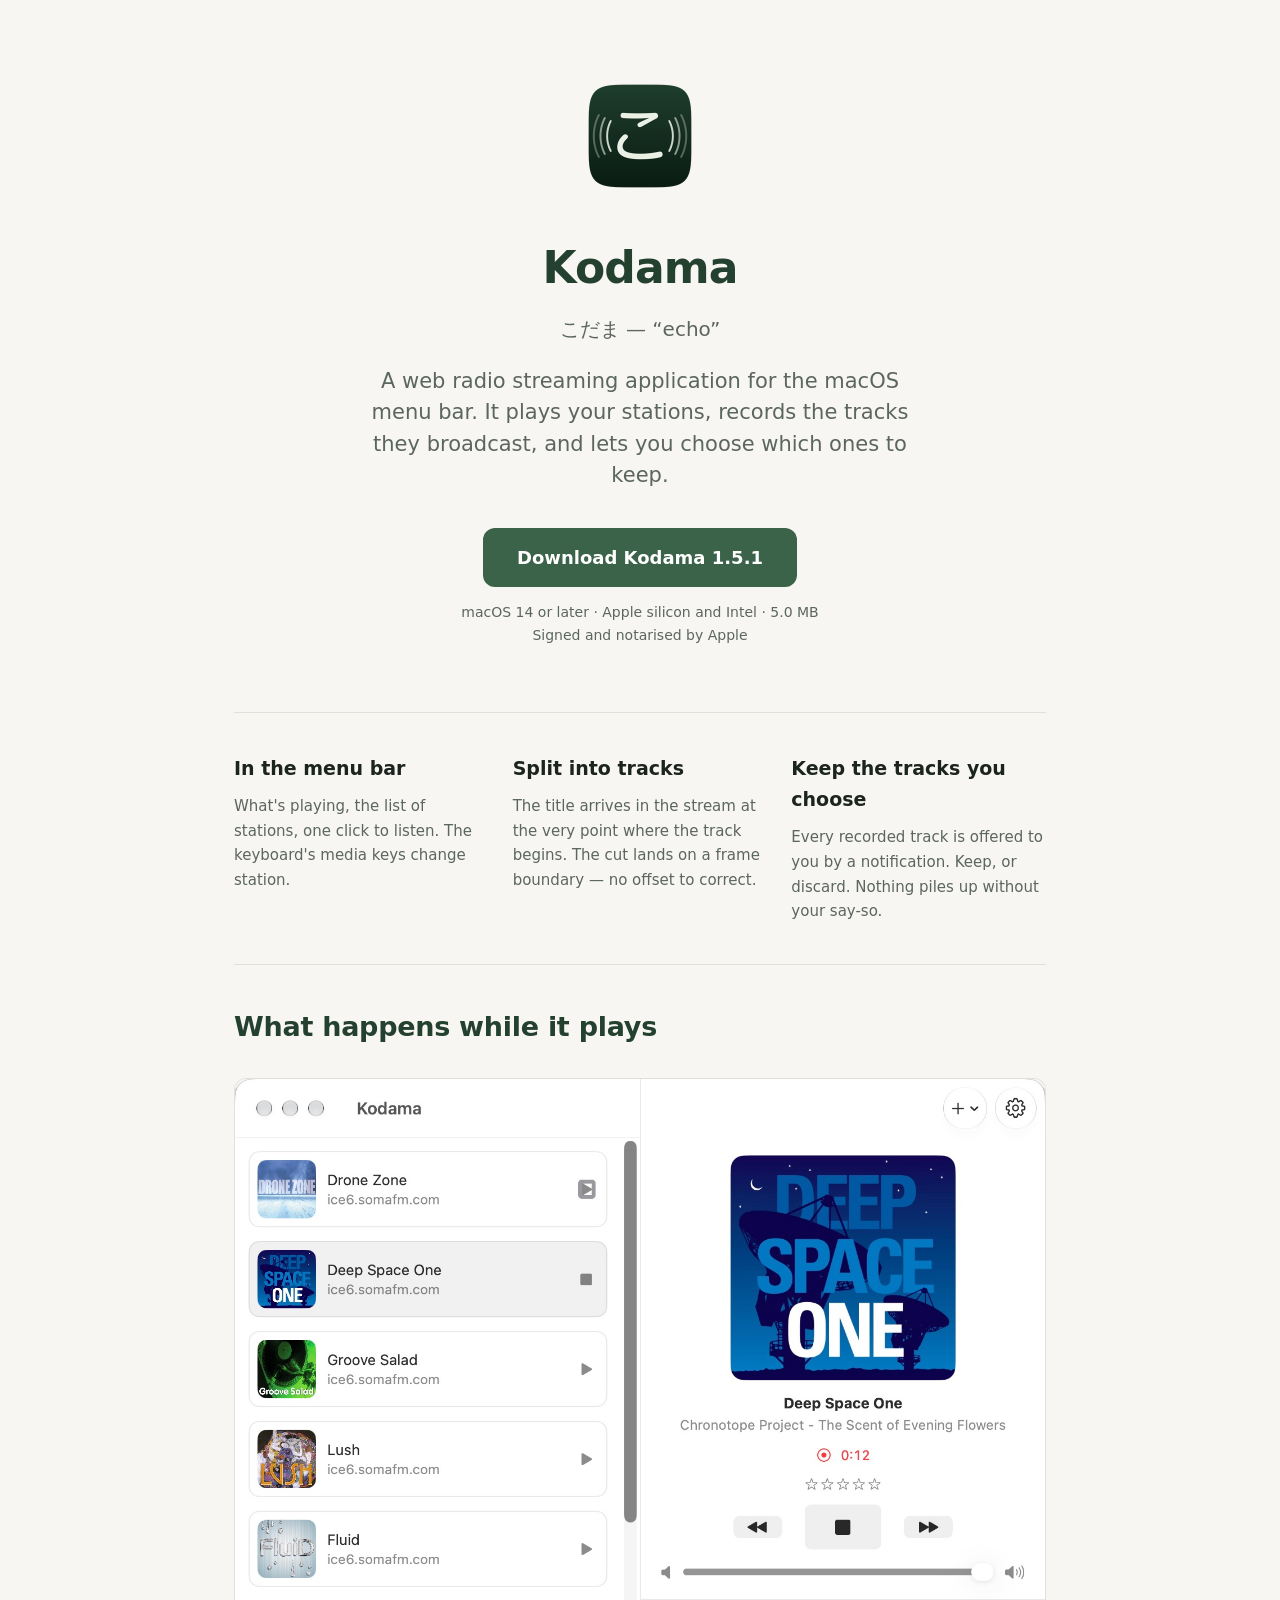
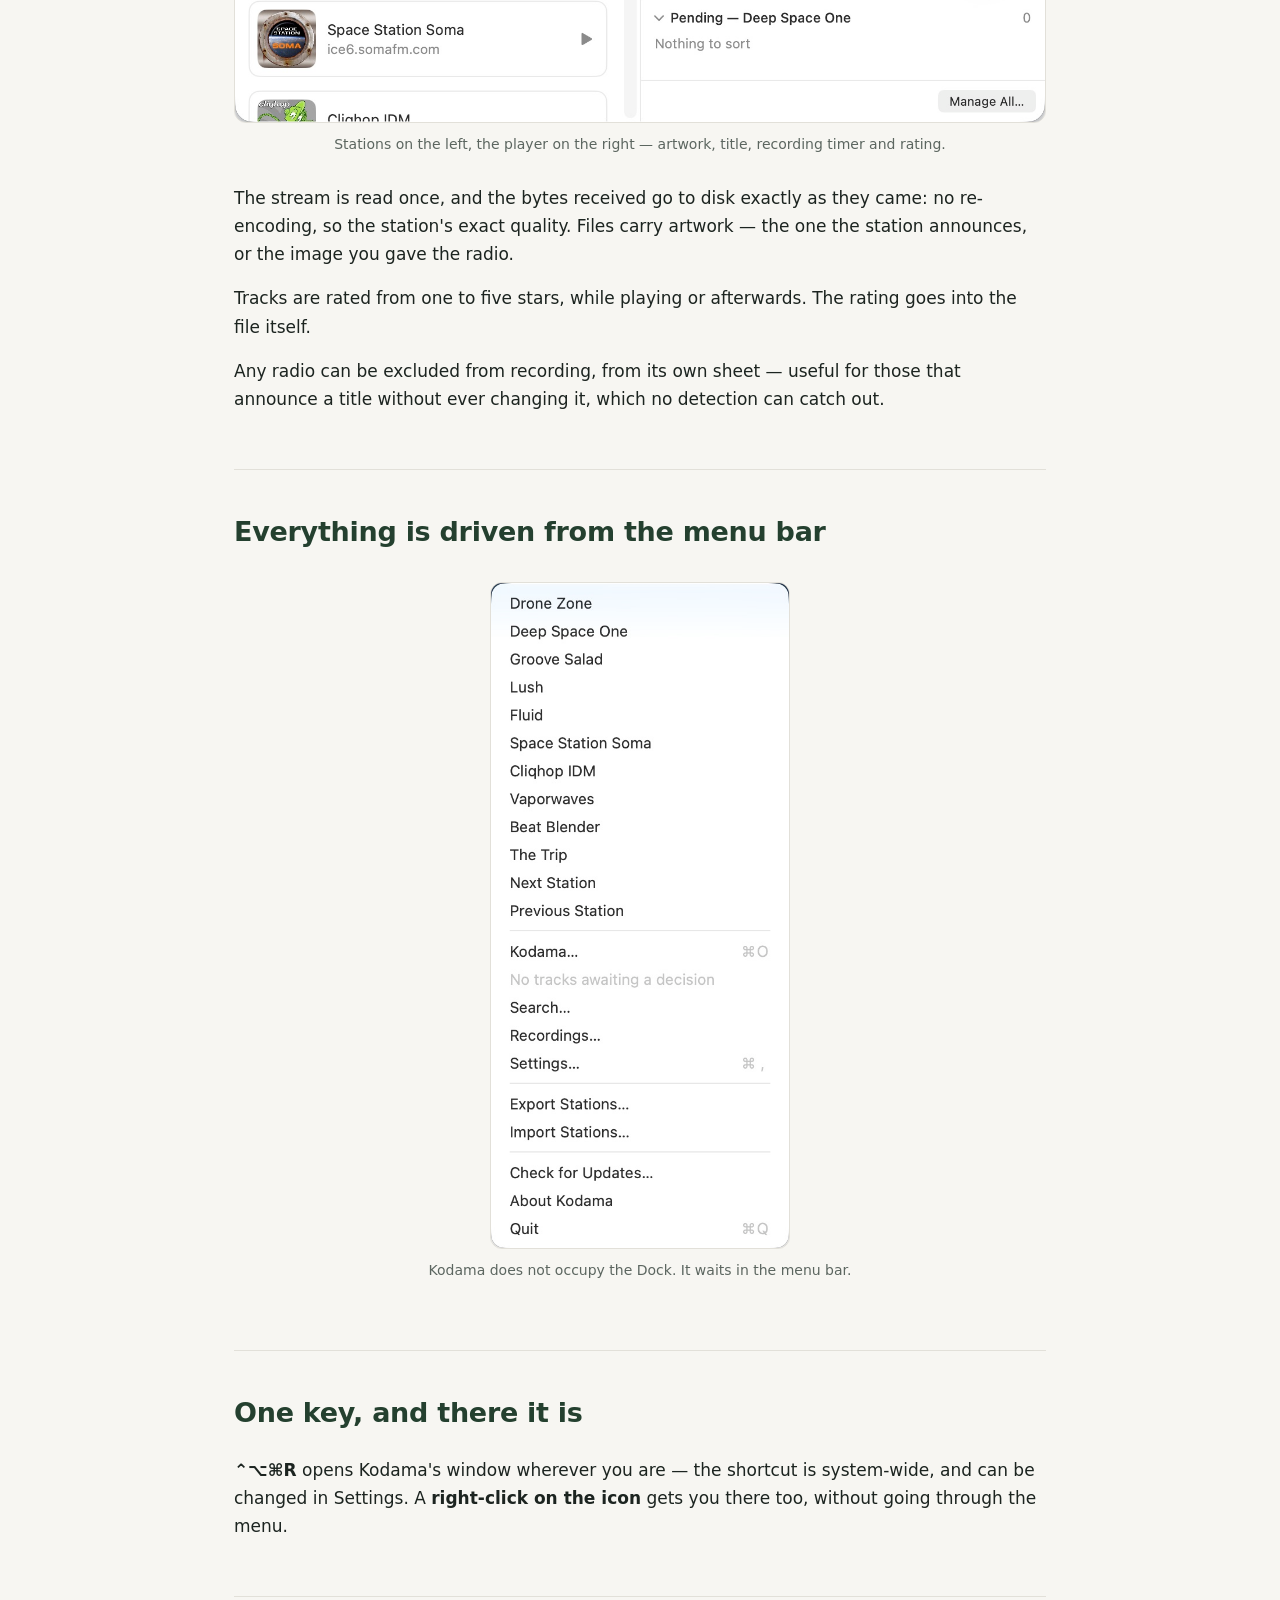
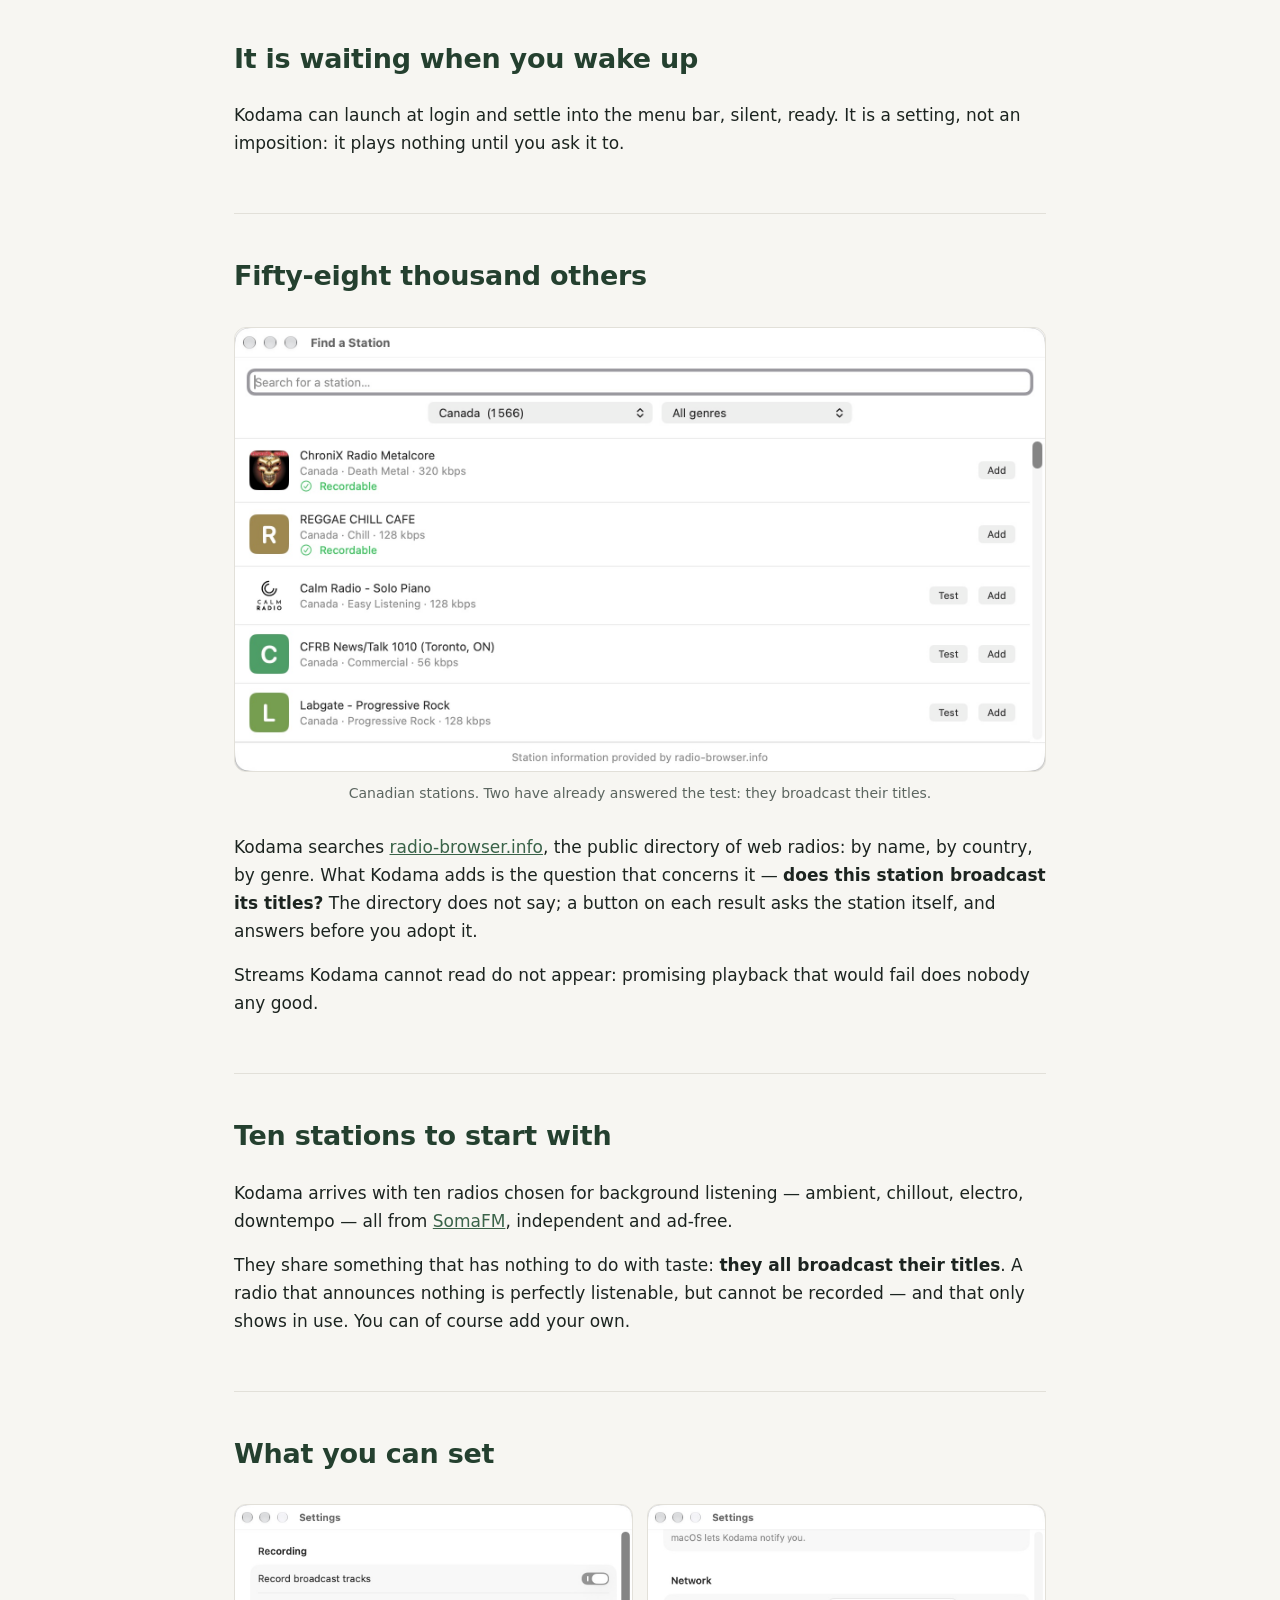
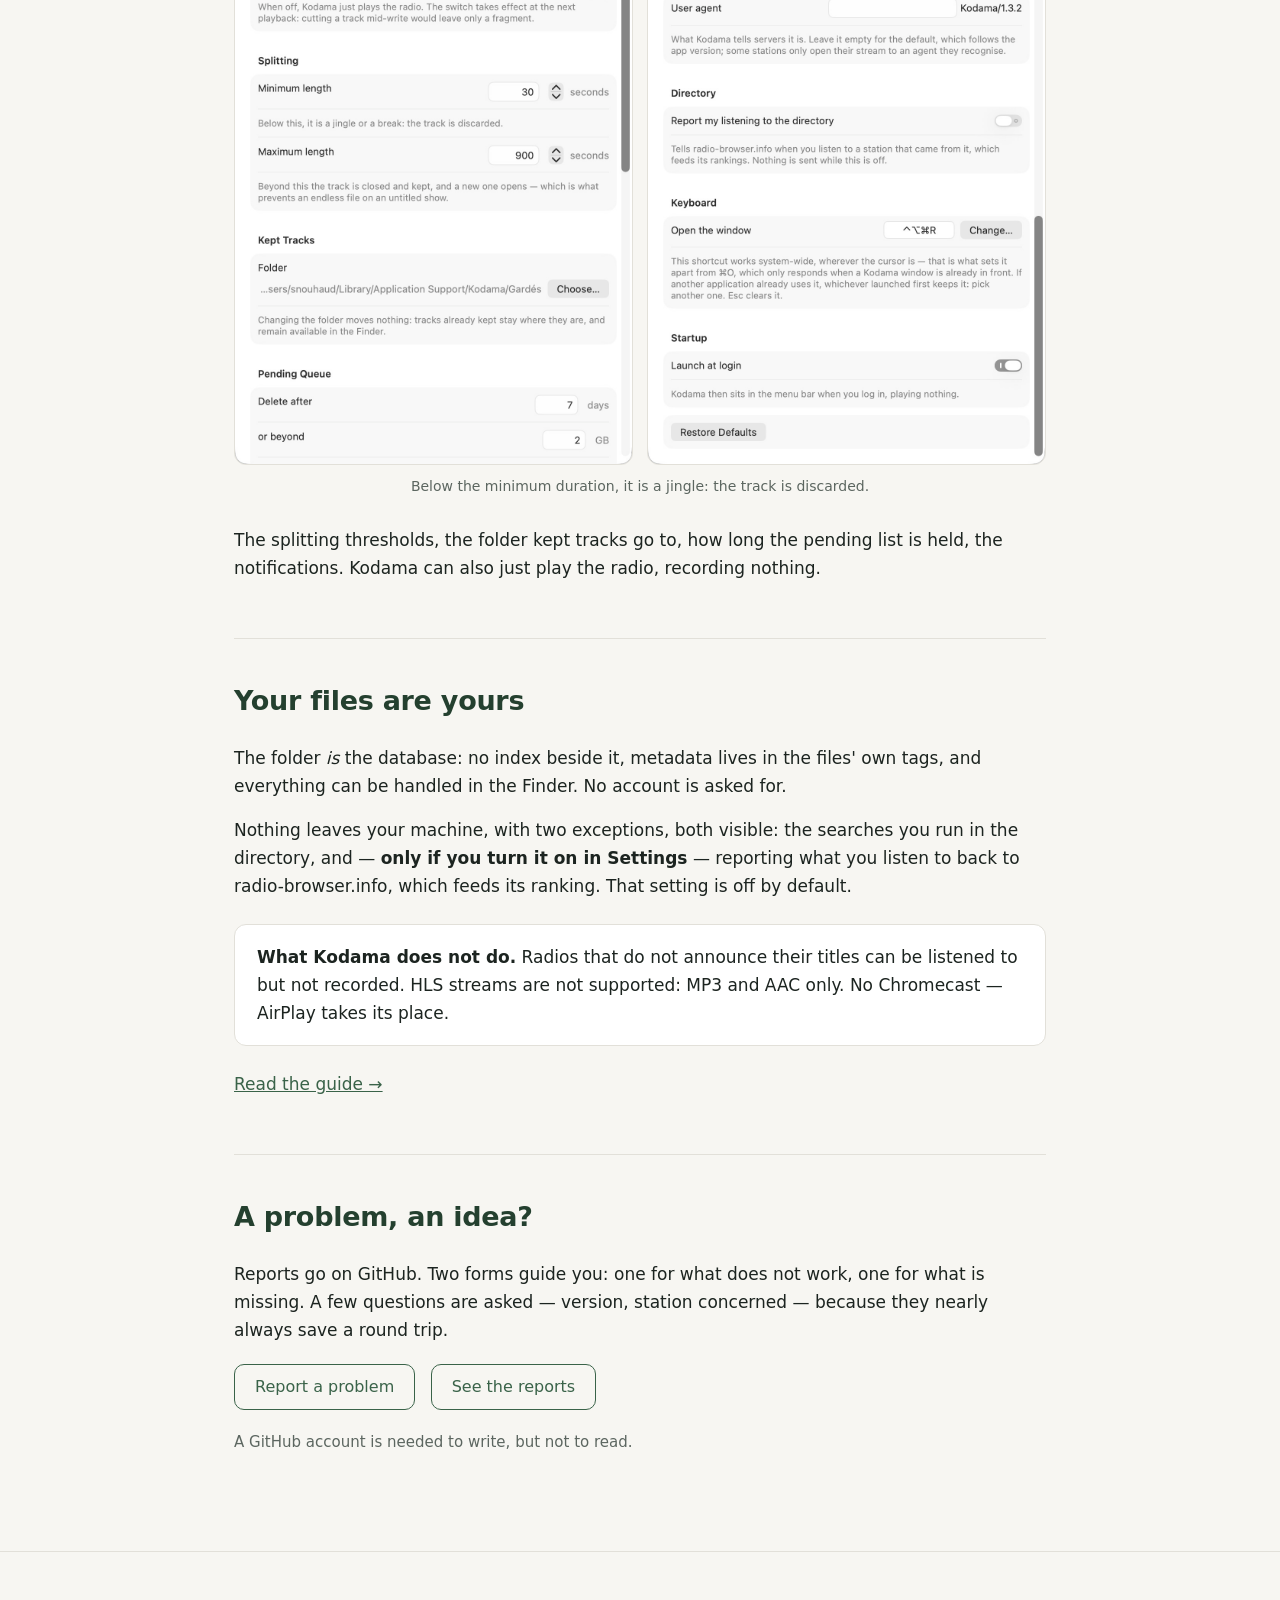
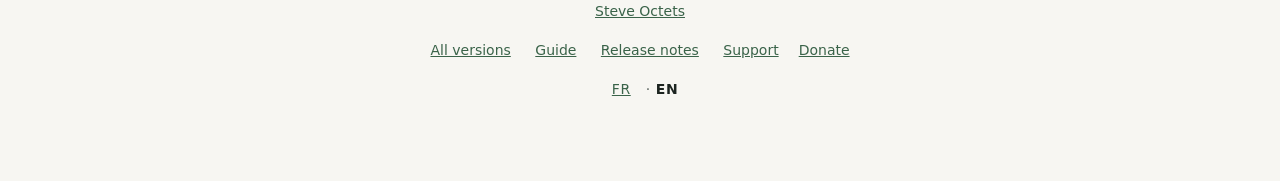
==== commit 4f772941: "Kodama 1.5.1 Co-Authored-By: Claude Opus 5.5 <noreply@anthropic.com>" ====
--- a/docs/en/index.html
+++ b/docs/en/index.html
@@ -21,8 +21,8 @@
         A web radio streaming application for the macOS menu bar. It plays your stations,
         records the tracks they broadcast, and lets you choose which ones to keep.
     </p>
-    <a class="telecharger" href="https://github.com/steveoctets/kodama/releases/latest/download/Kodama-1.5.zip">
-        Download Kodama 1.5
+    <a class="telecharger" href="https://github.com/steveoctets/kodama/releases/latest/download/Kodama-1.5.1.zip">
+        Download Kodama 1.5.1
     </a>
     <p class="dessous">
         macOS 14 or later · Apple silicon and Intel · 5.0 MB<br>
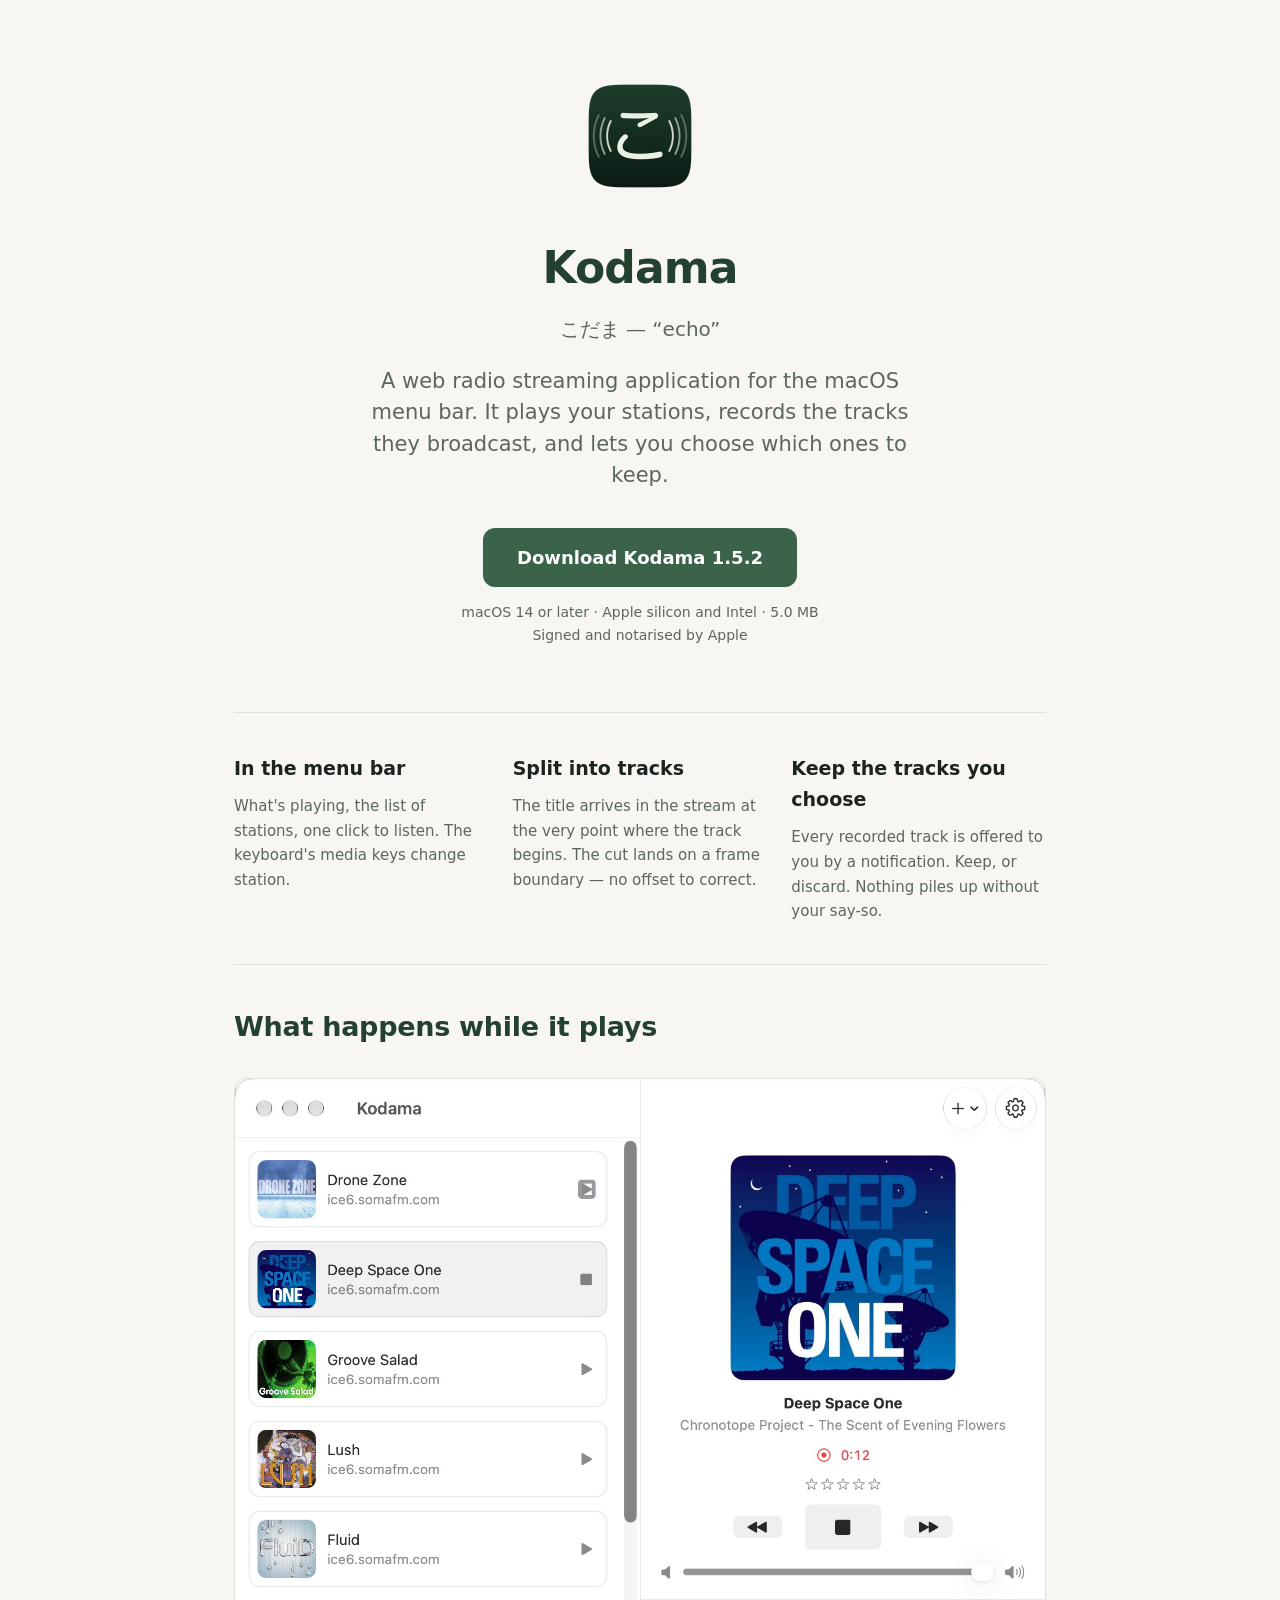
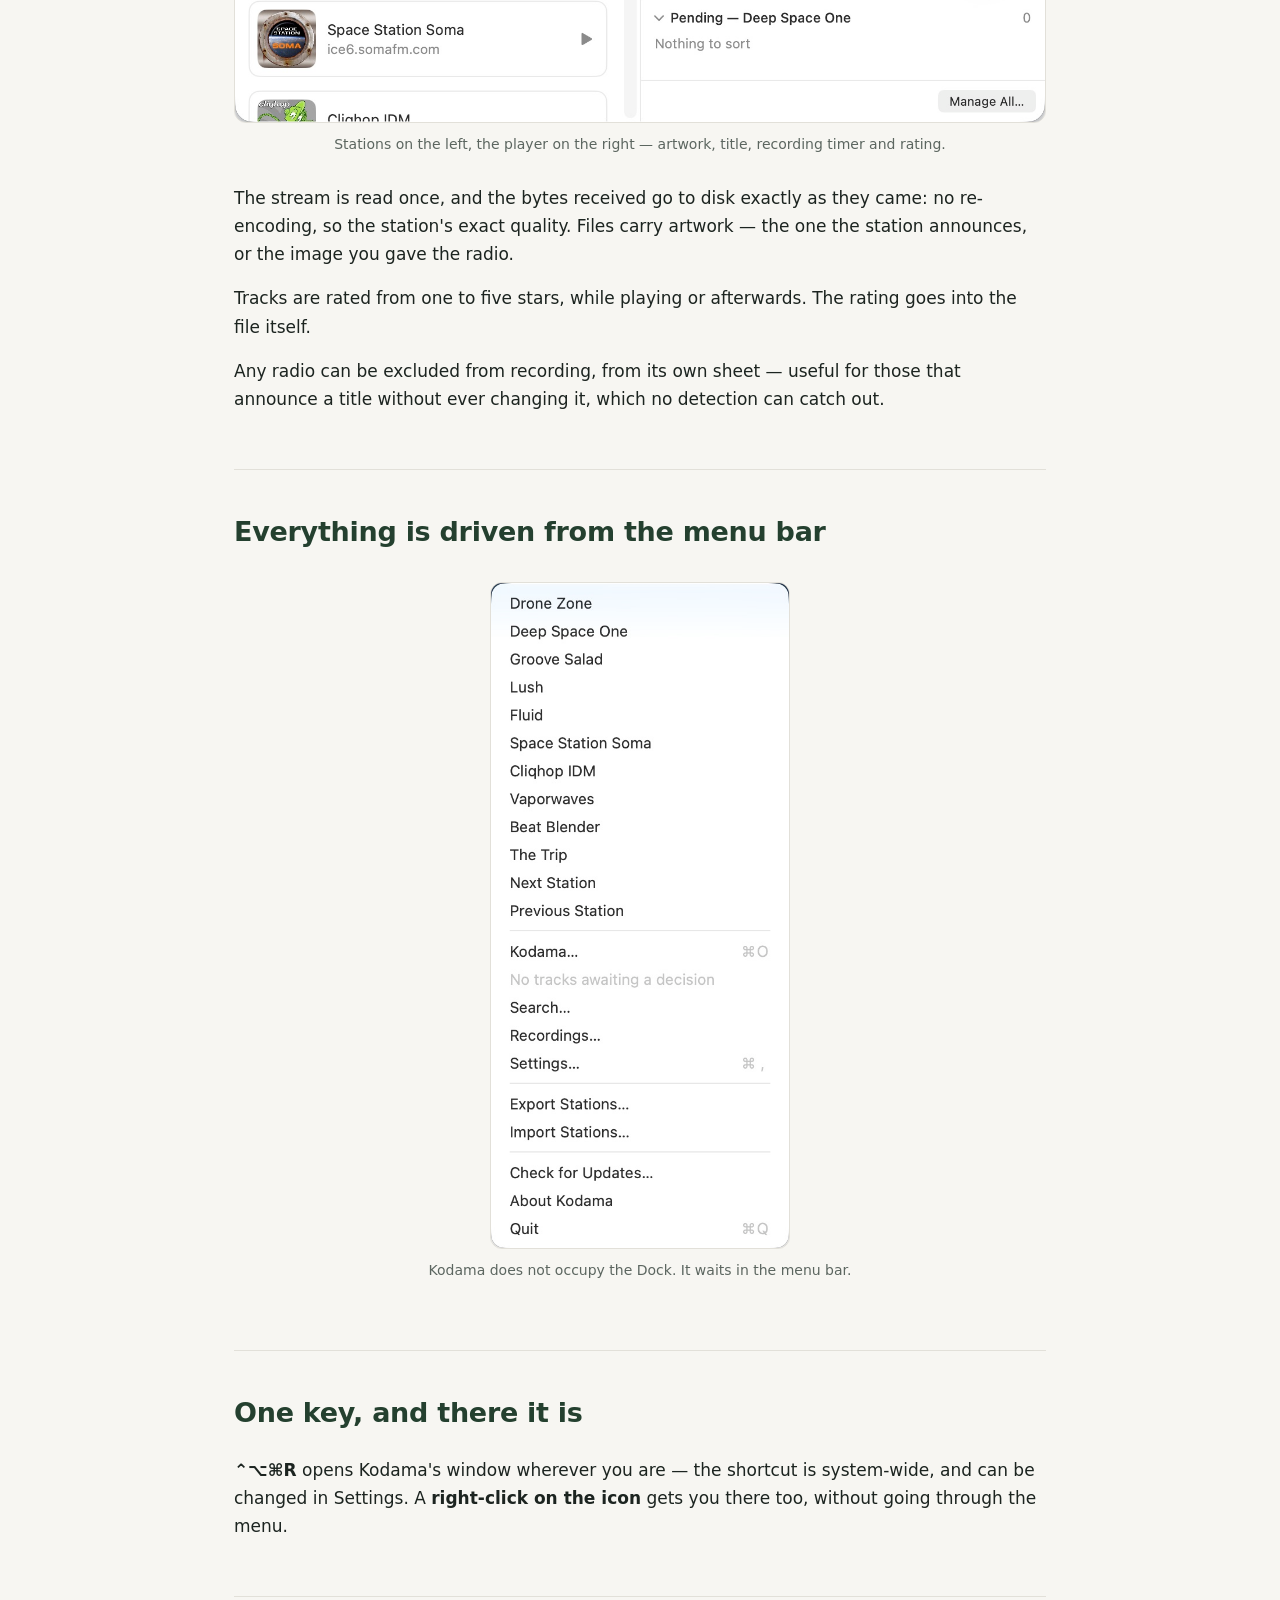
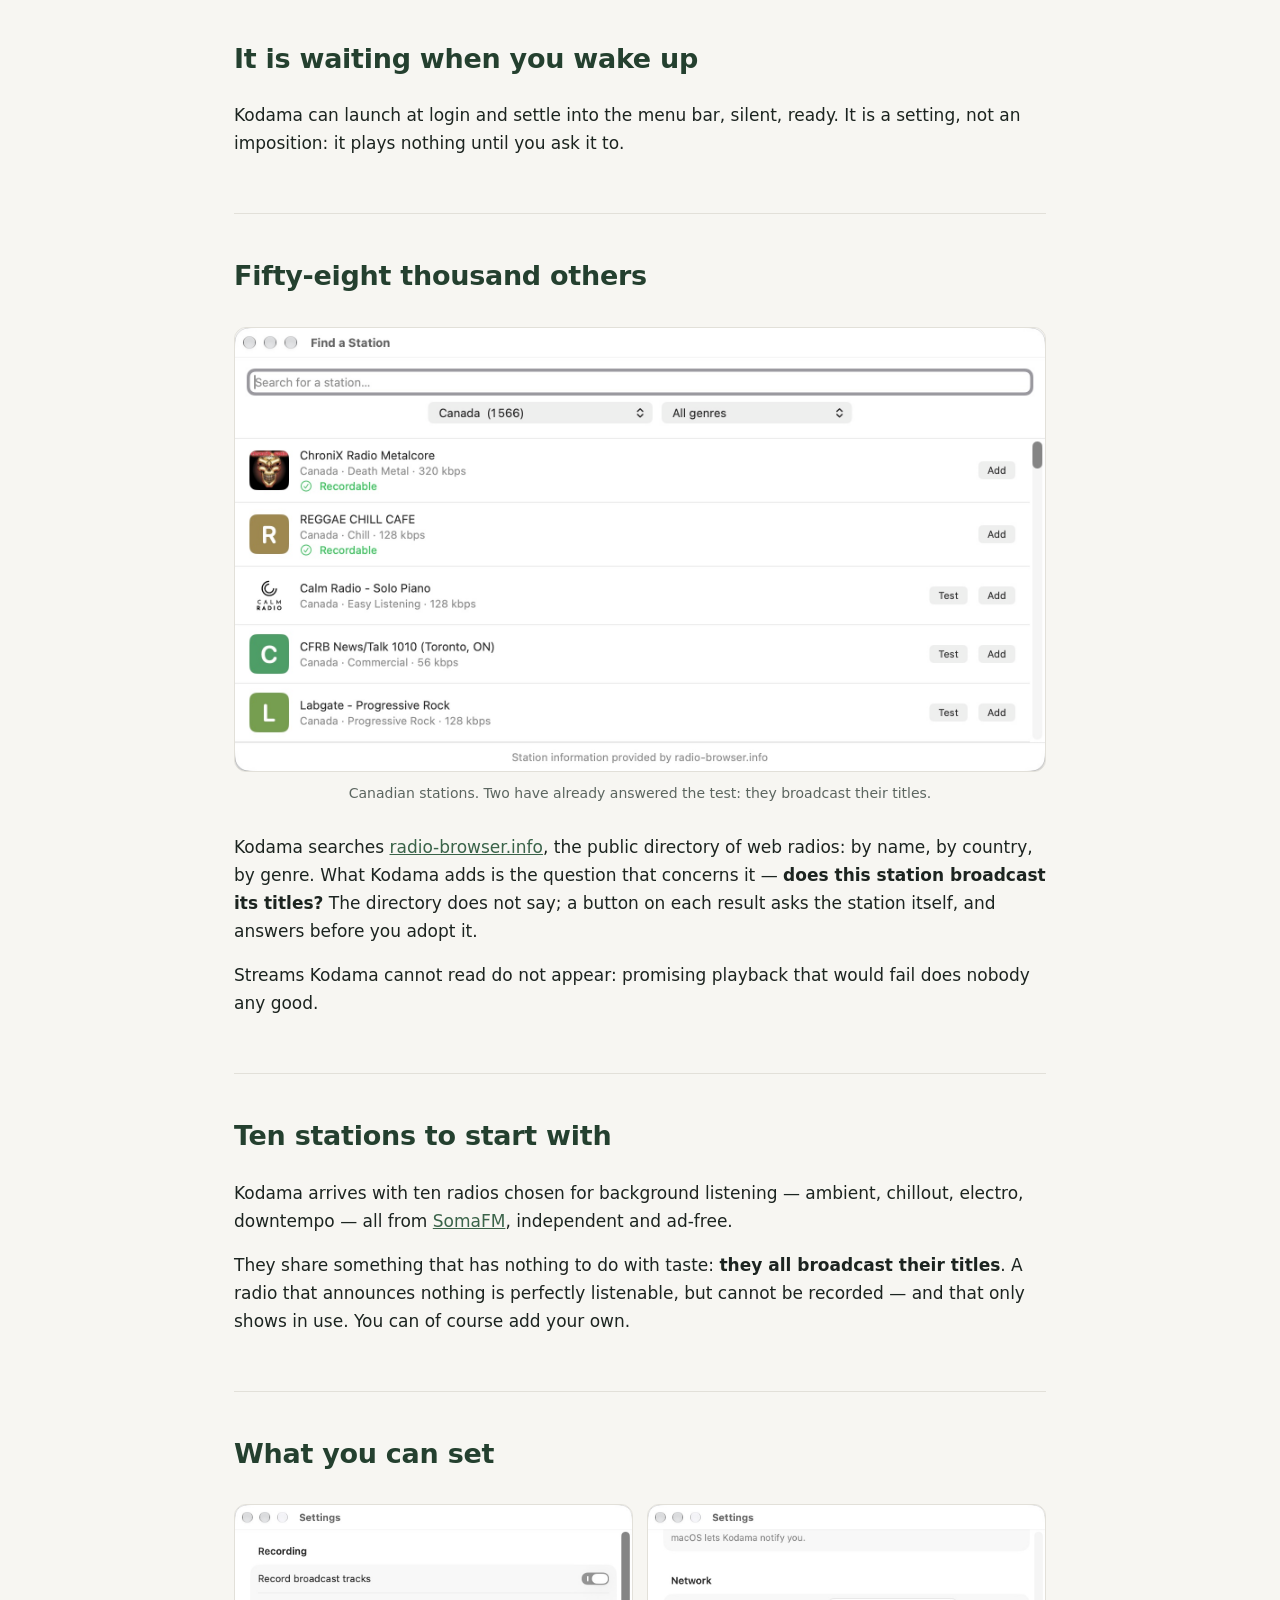
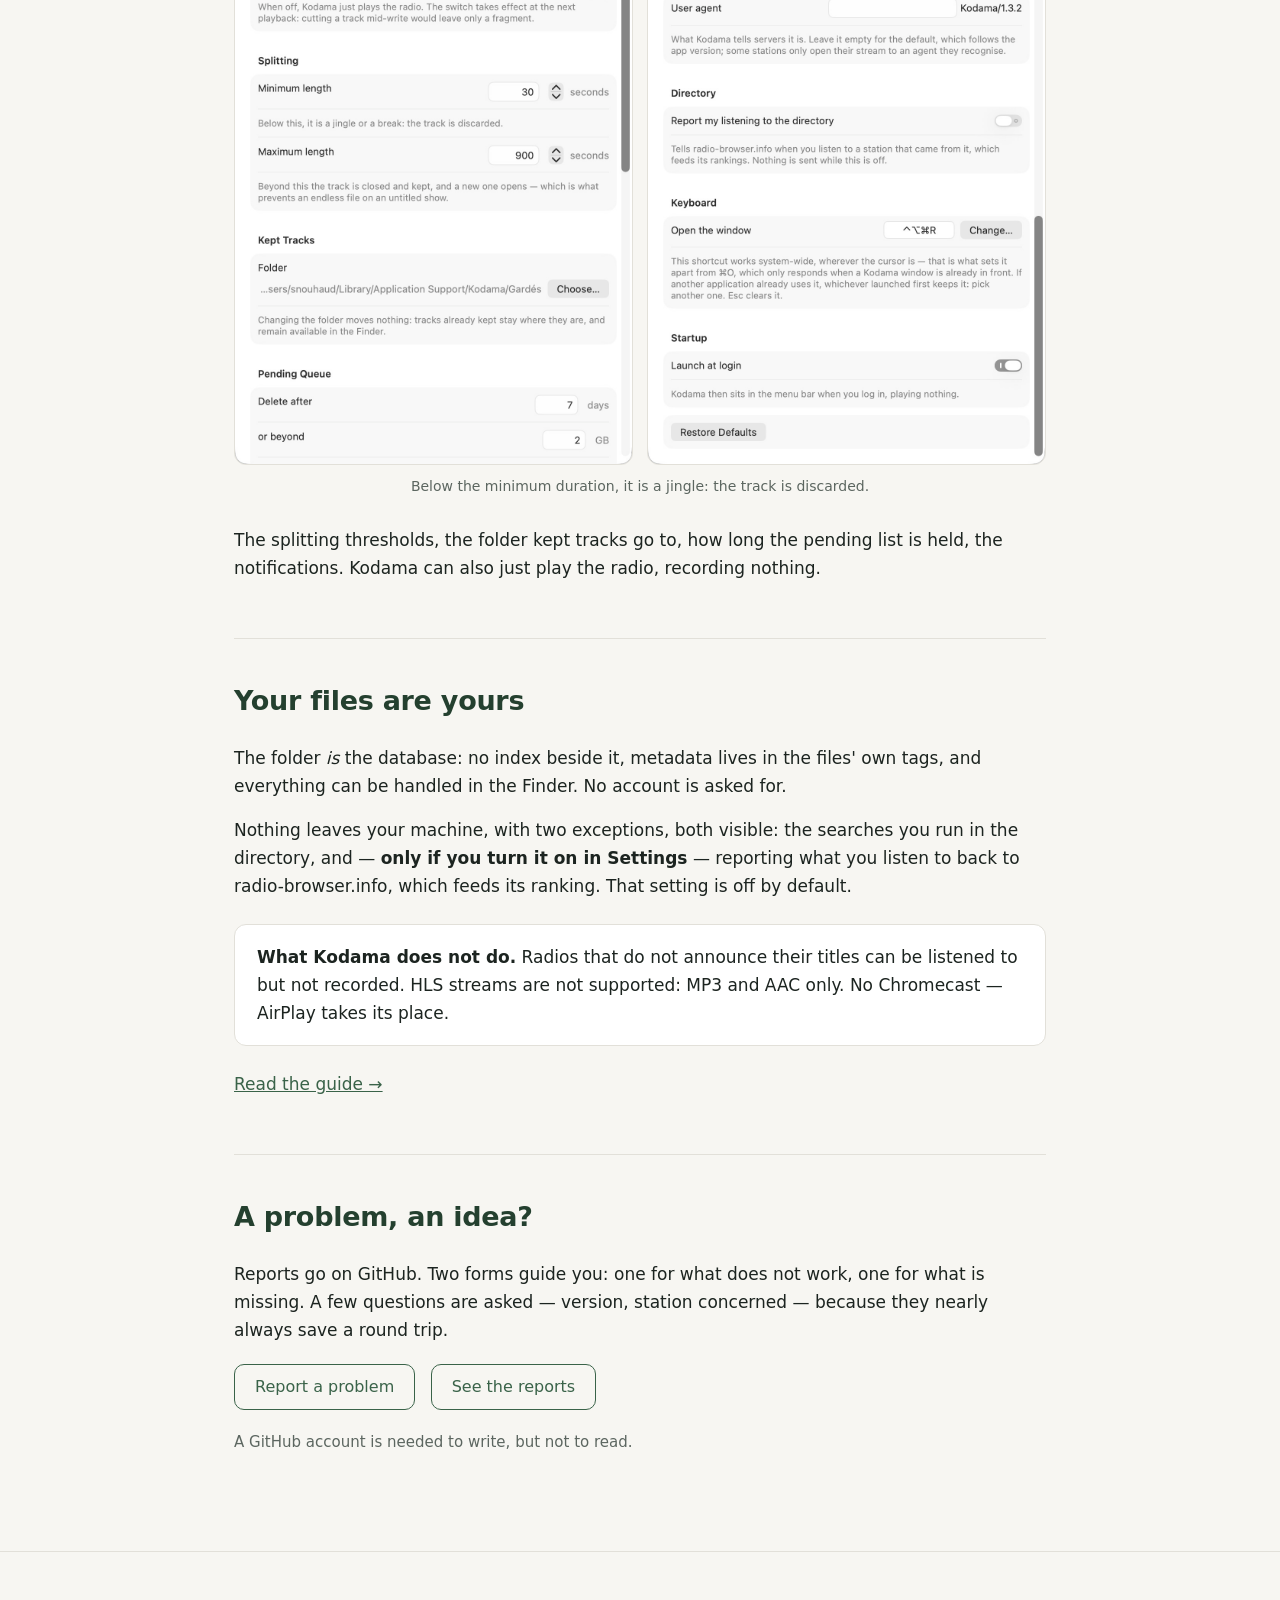
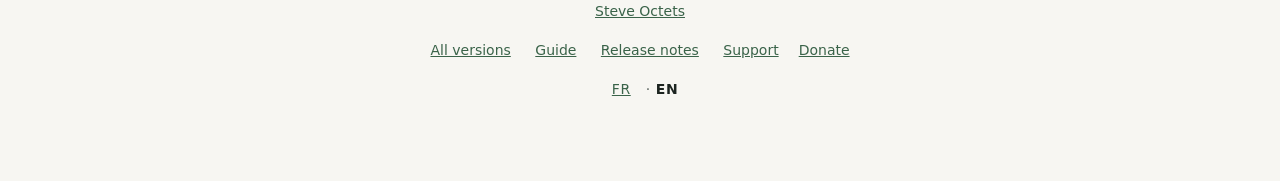
==== commit f62e282f: "Kodama 1.5.2 Co-Authored-By: Claude Opus 5.5 <noreply@anthropic.com>" ====
--- a/docs/en/index.html
+++ b/docs/en/index.html
@@ -21,8 +21,8 @@
         A web radio streaming application for the macOS menu bar. It plays your stations,
         records the tracks they broadcast, and lets you choose which ones to keep.
     </p>
-    <a class="telecharger" href="https://github.com/steveoctets/kodama/releases/latest/download/Kodama-1.5.1.zip">
-        Download Kodama 1.5.1
+    <a class="telecharger" href="https://github.com/steveoctets/kodama/releases/latest/download/Kodama-1.5.2.zip">
+        Download Kodama 1.5.2
     </a>
     <p class="dessous">
         macOS 14 or later · Apple silicon and Intel · 5.0 MB<br>
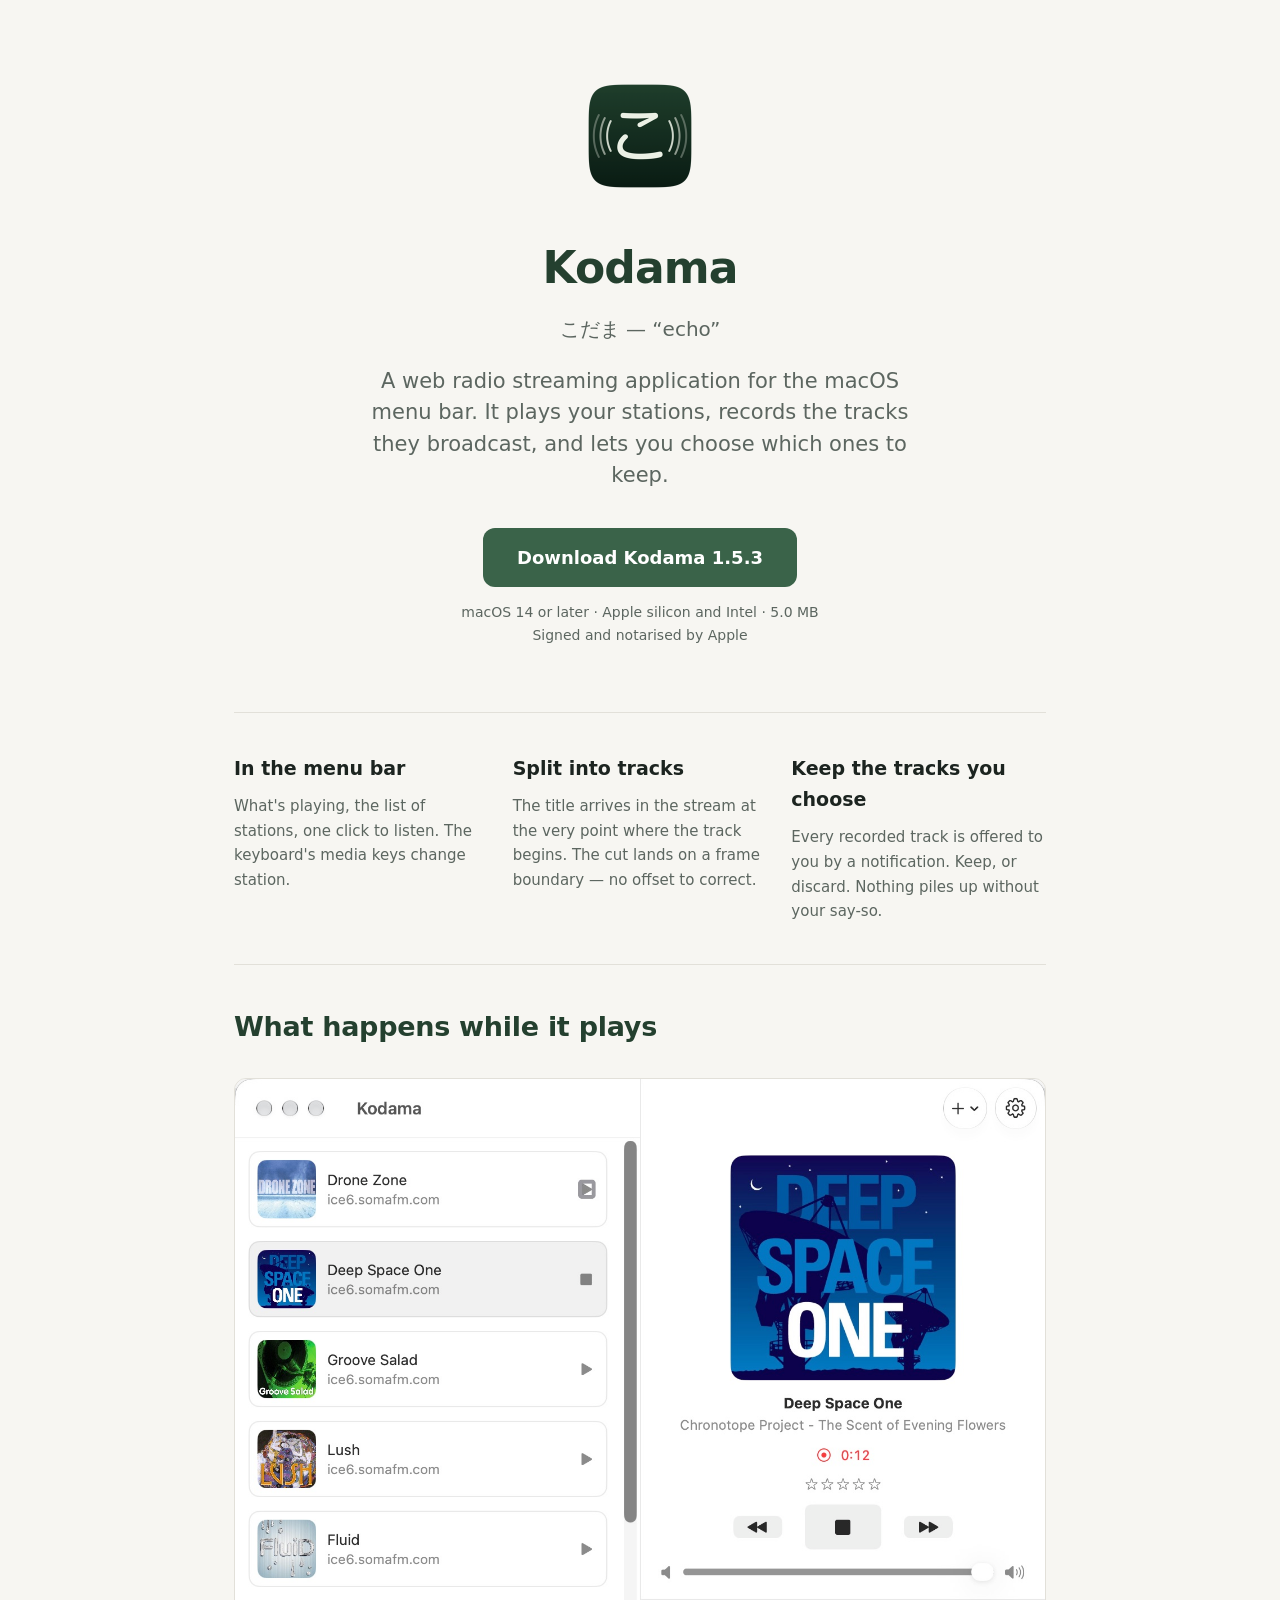
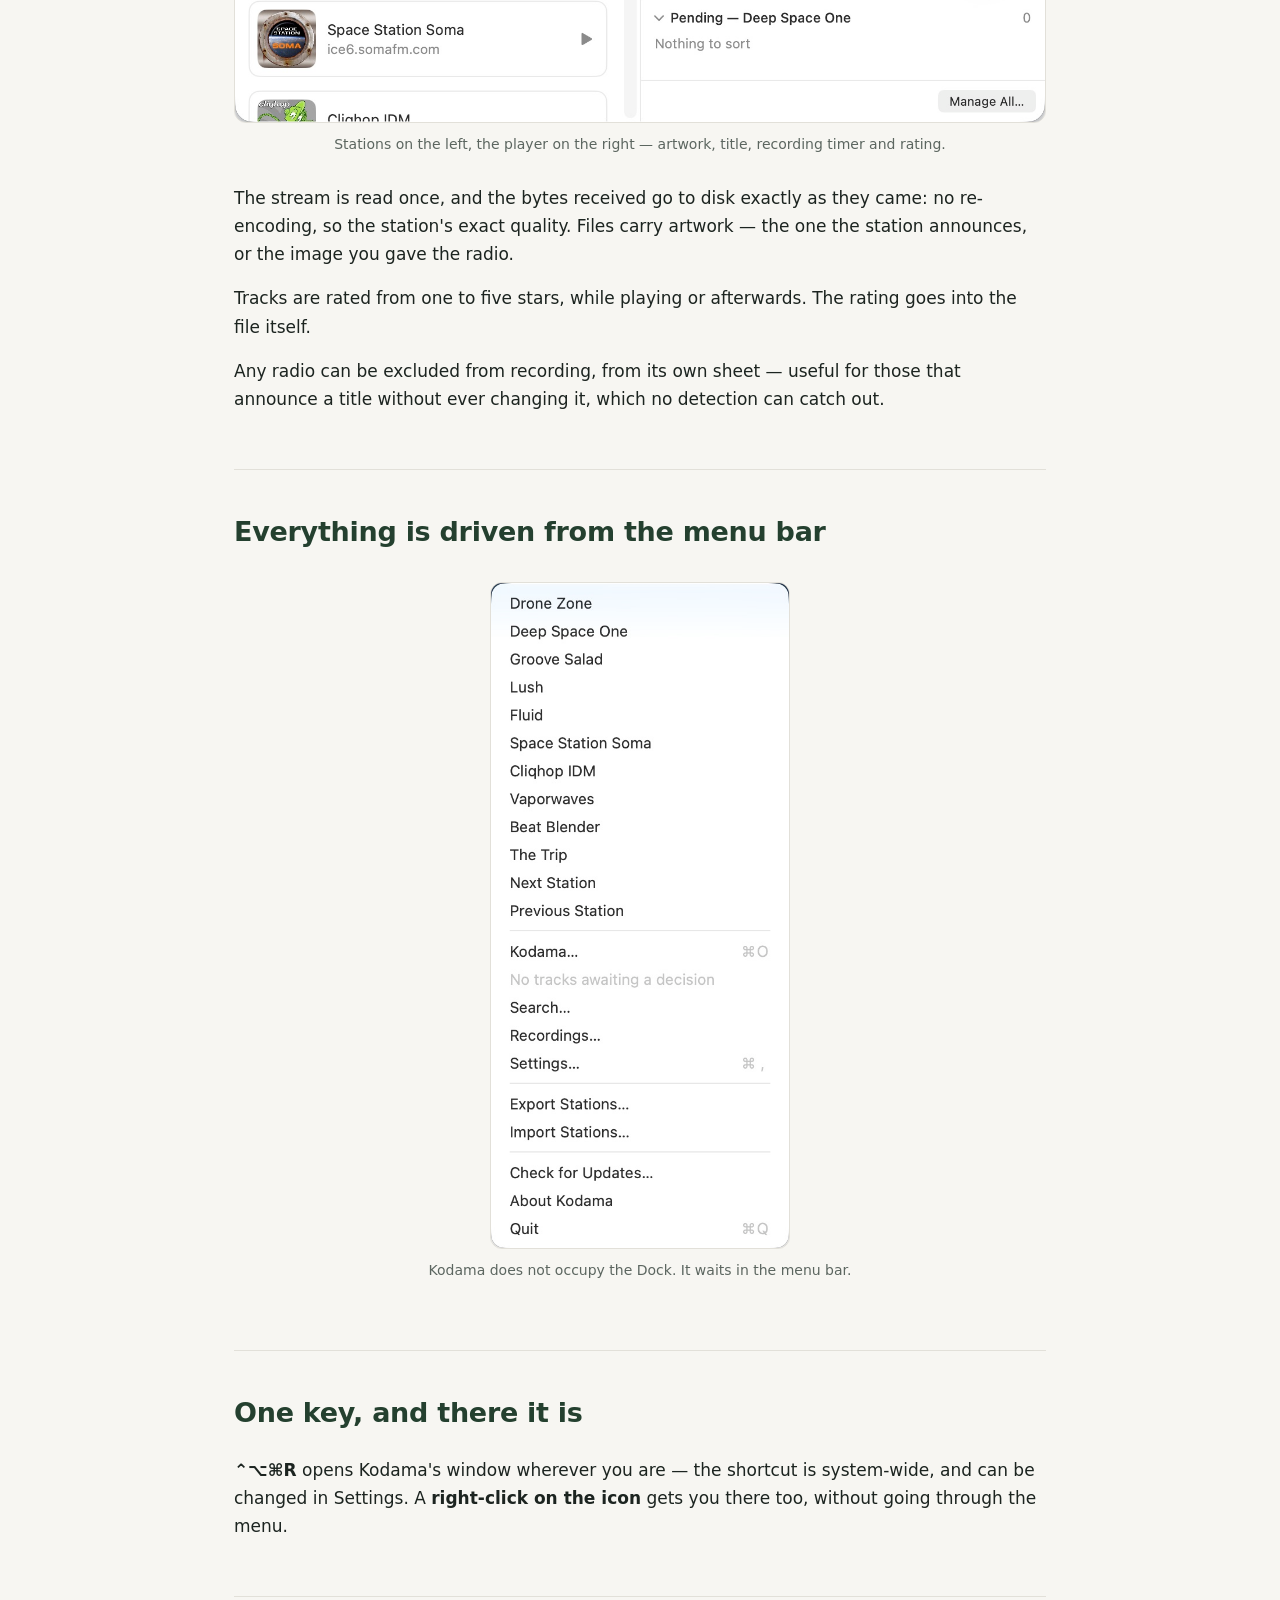
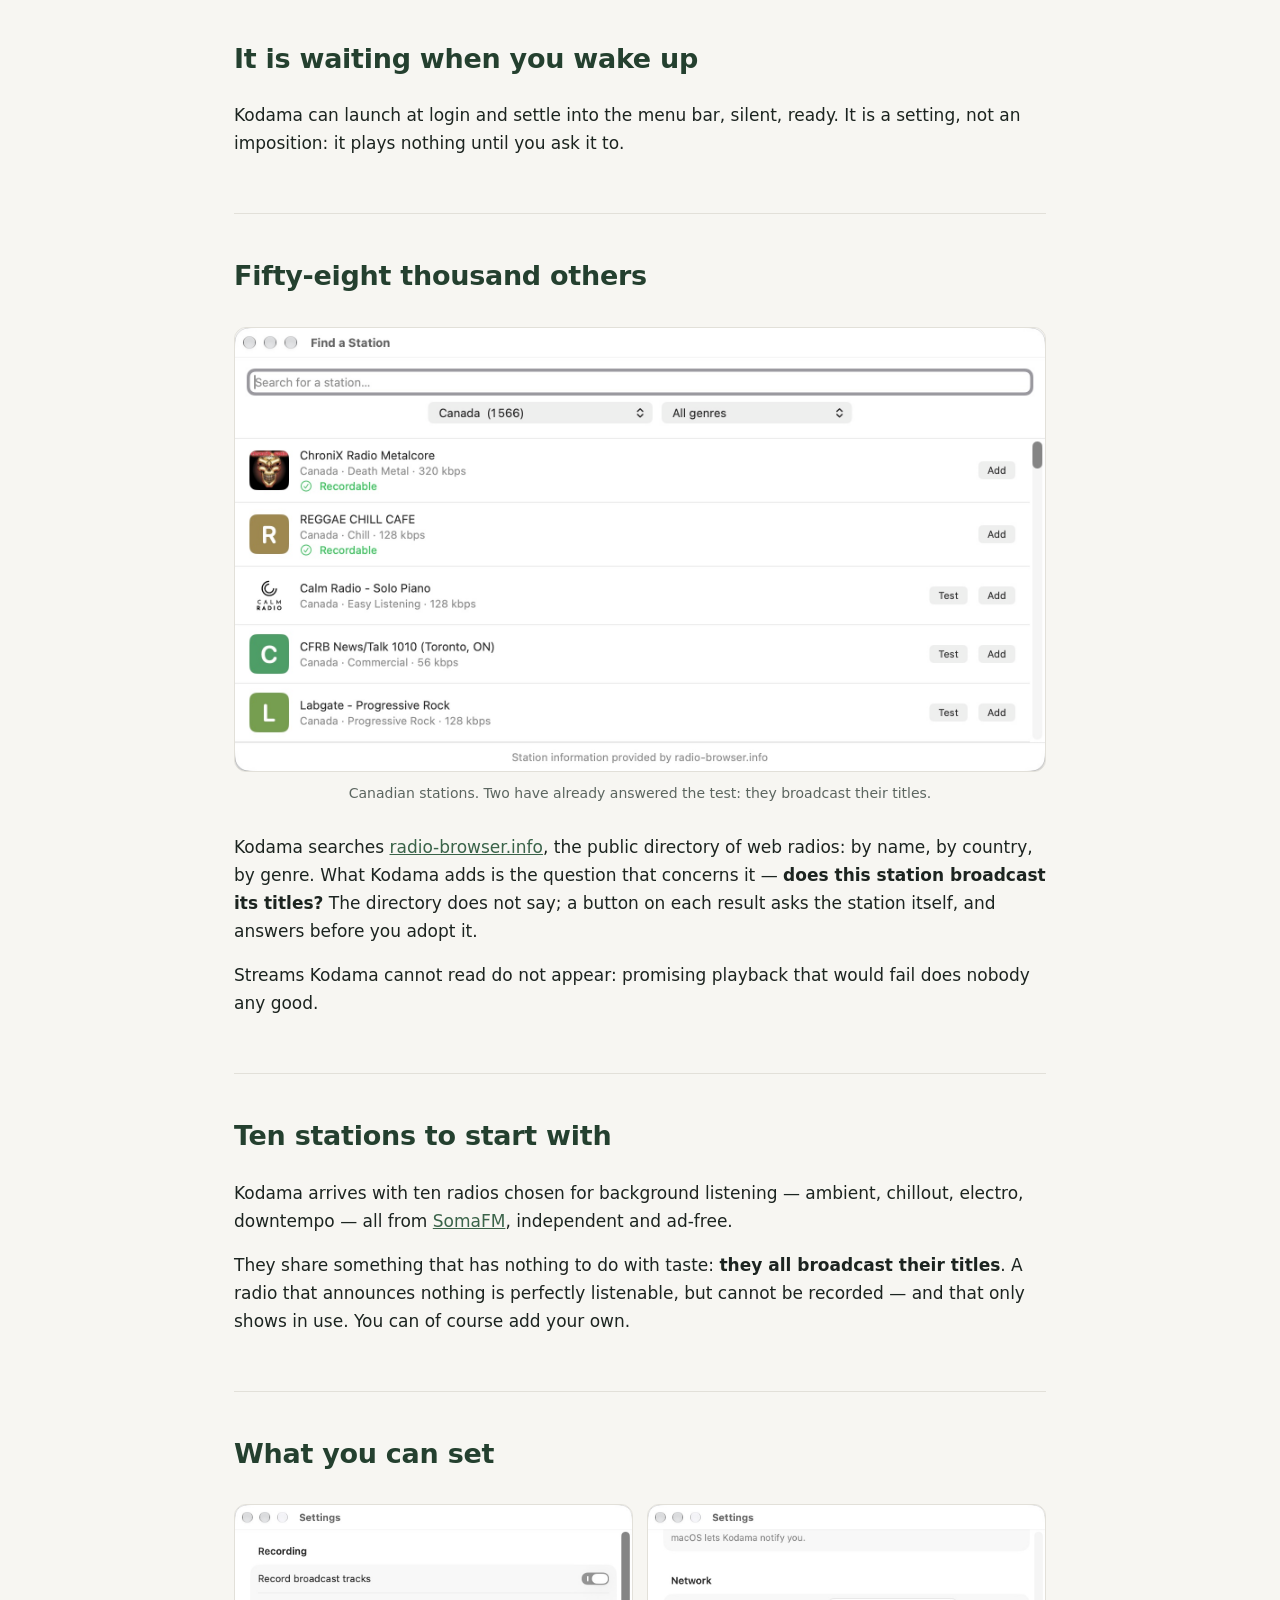
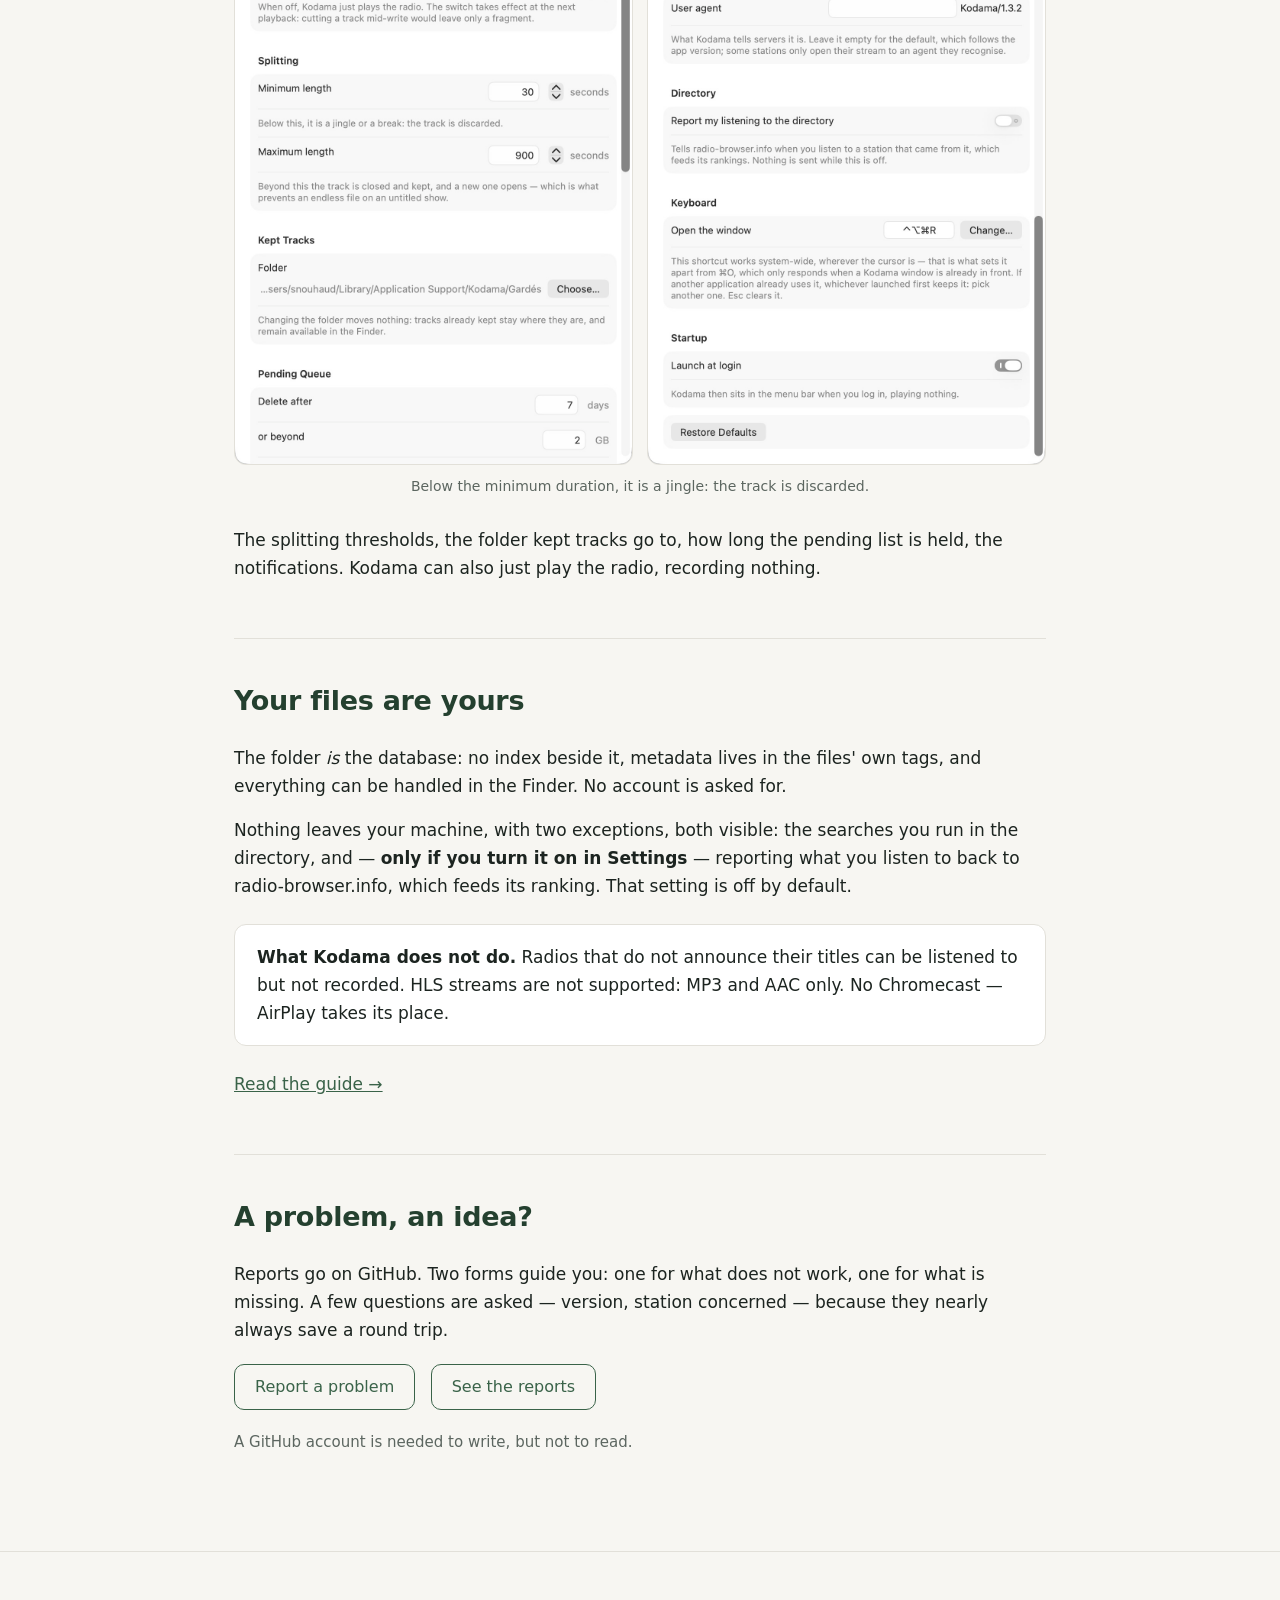
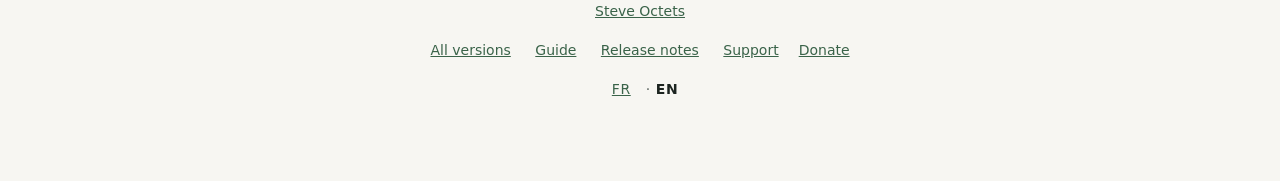
==== commit 66d050ce: "Kodama 1.5.3 Co-Authored-By: Claude Opus 5.5 <noreply@anthropic.com>" ====
--- a/docs/en/index.html
+++ b/docs/en/index.html
@@ -21,8 +21,8 @@
         A web radio streaming application for the macOS menu bar. It plays your stations,
         records the tracks they broadcast, and lets you choose which ones to keep.
     </p>
-    <a class="telecharger" href="https://github.com/steveoctets/kodama/releases/latest/download/Kodama-1.5.2.zip">
-        Download Kodama 1.5.2
+    <a class="telecharger" href="https://github.com/steveoctets/kodama/releases/latest/download/Kodama-1.5.3.zip">
+        Download Kodama 1.5.3
     </a>
     <p class="dessous">
         macOS 14 or later · Apple silicon and Intel · 5.0 MB<br>
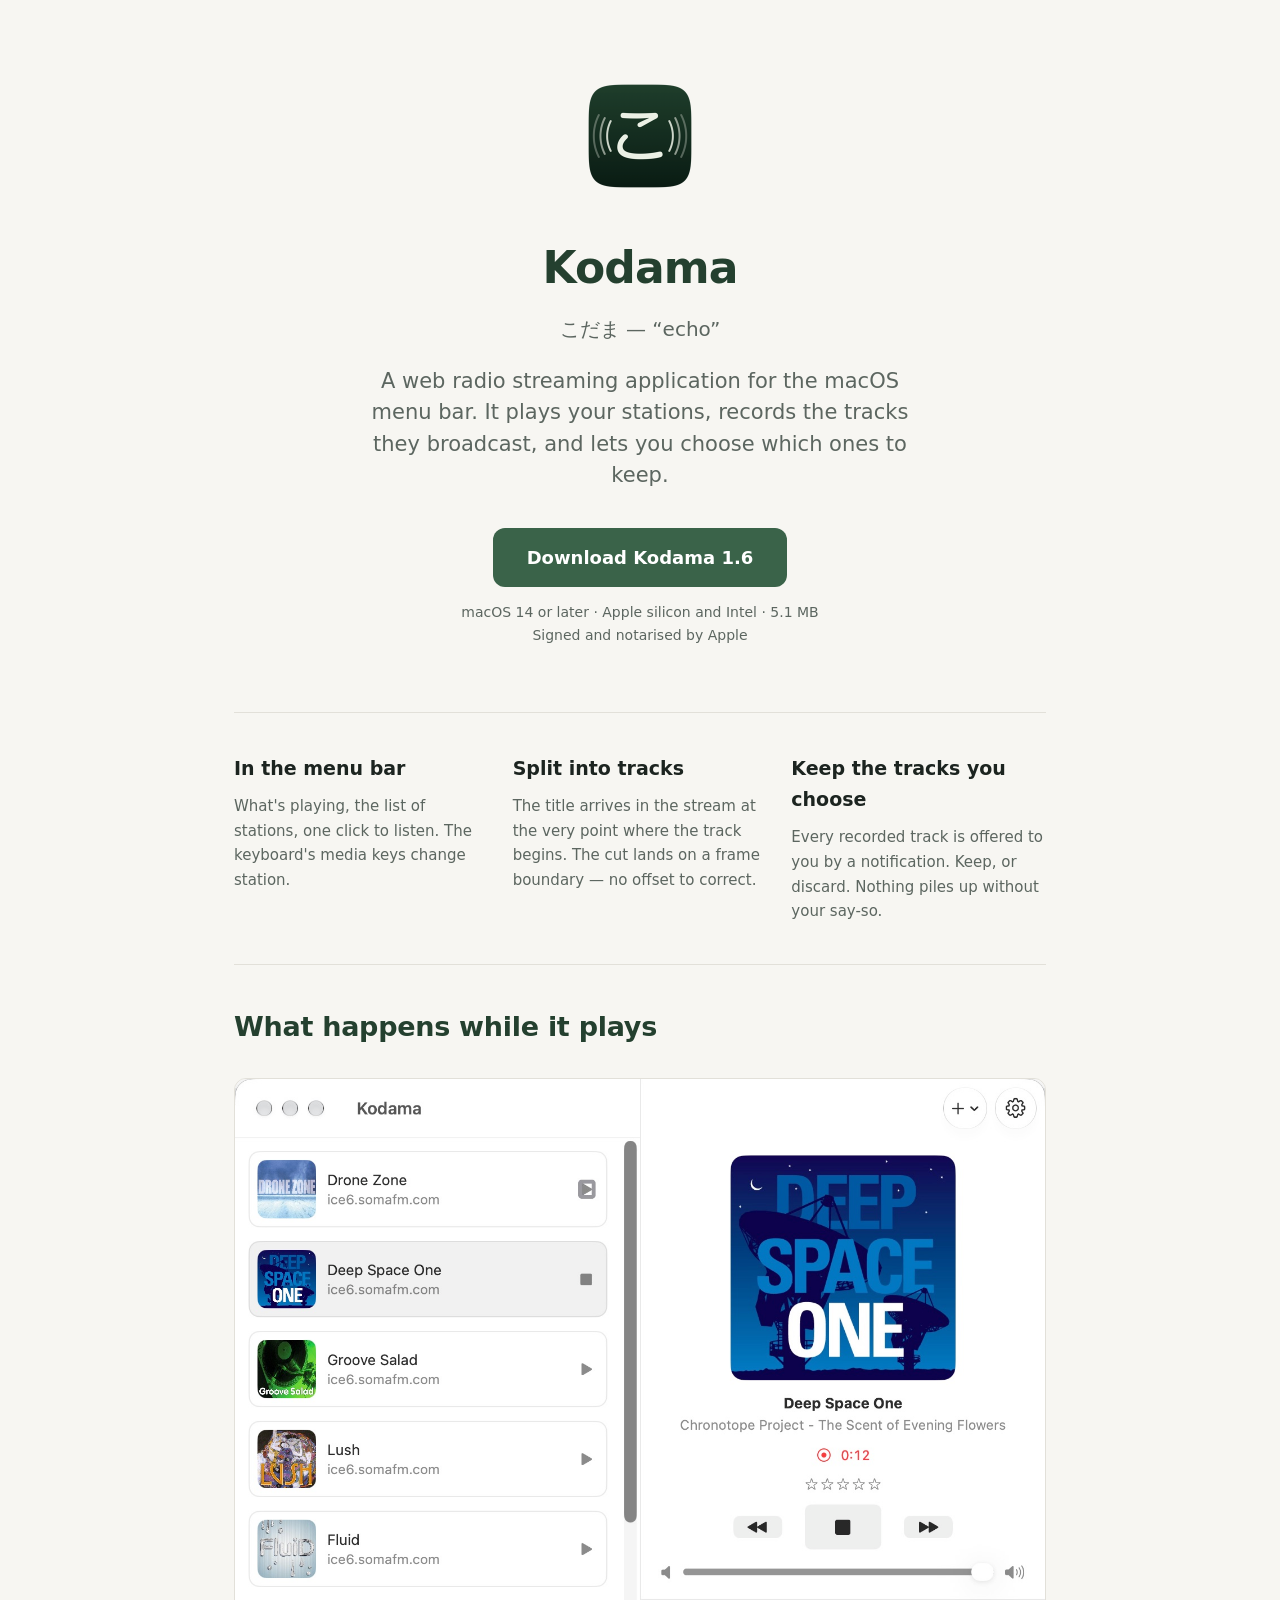
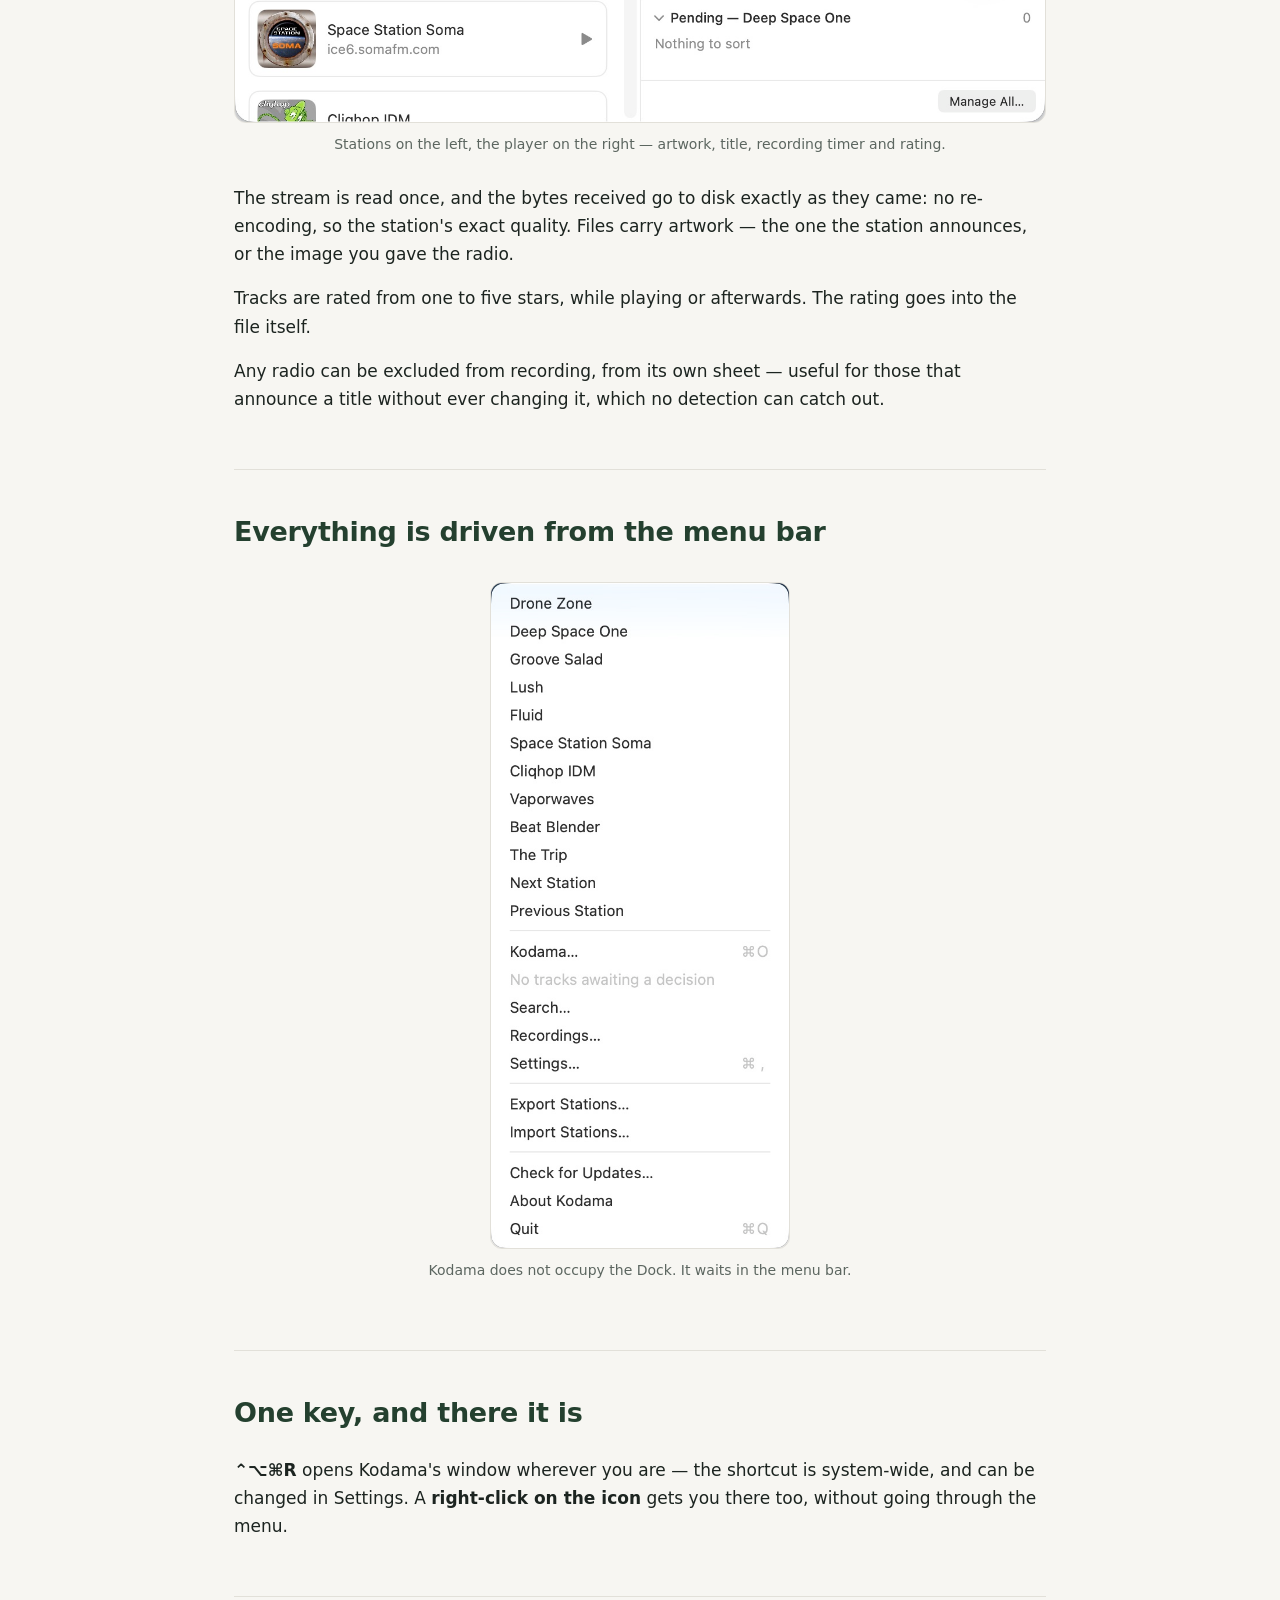
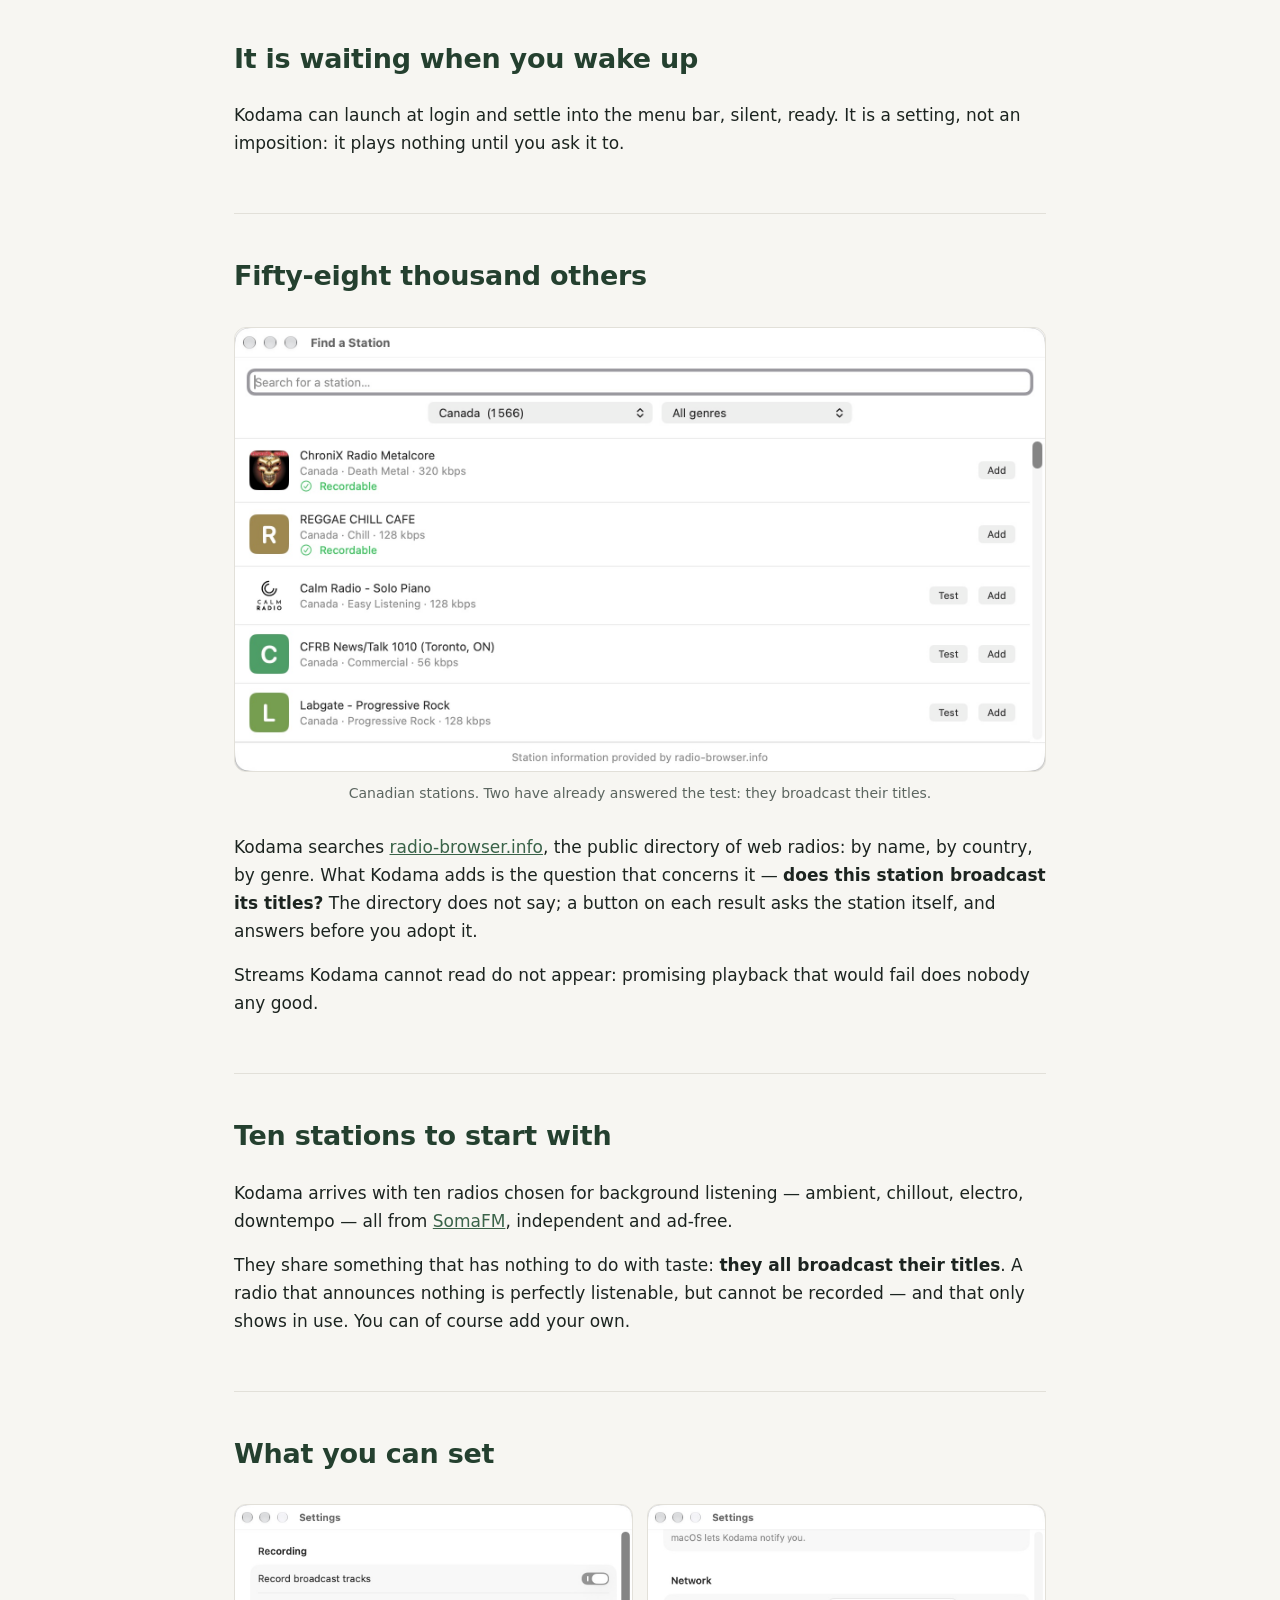
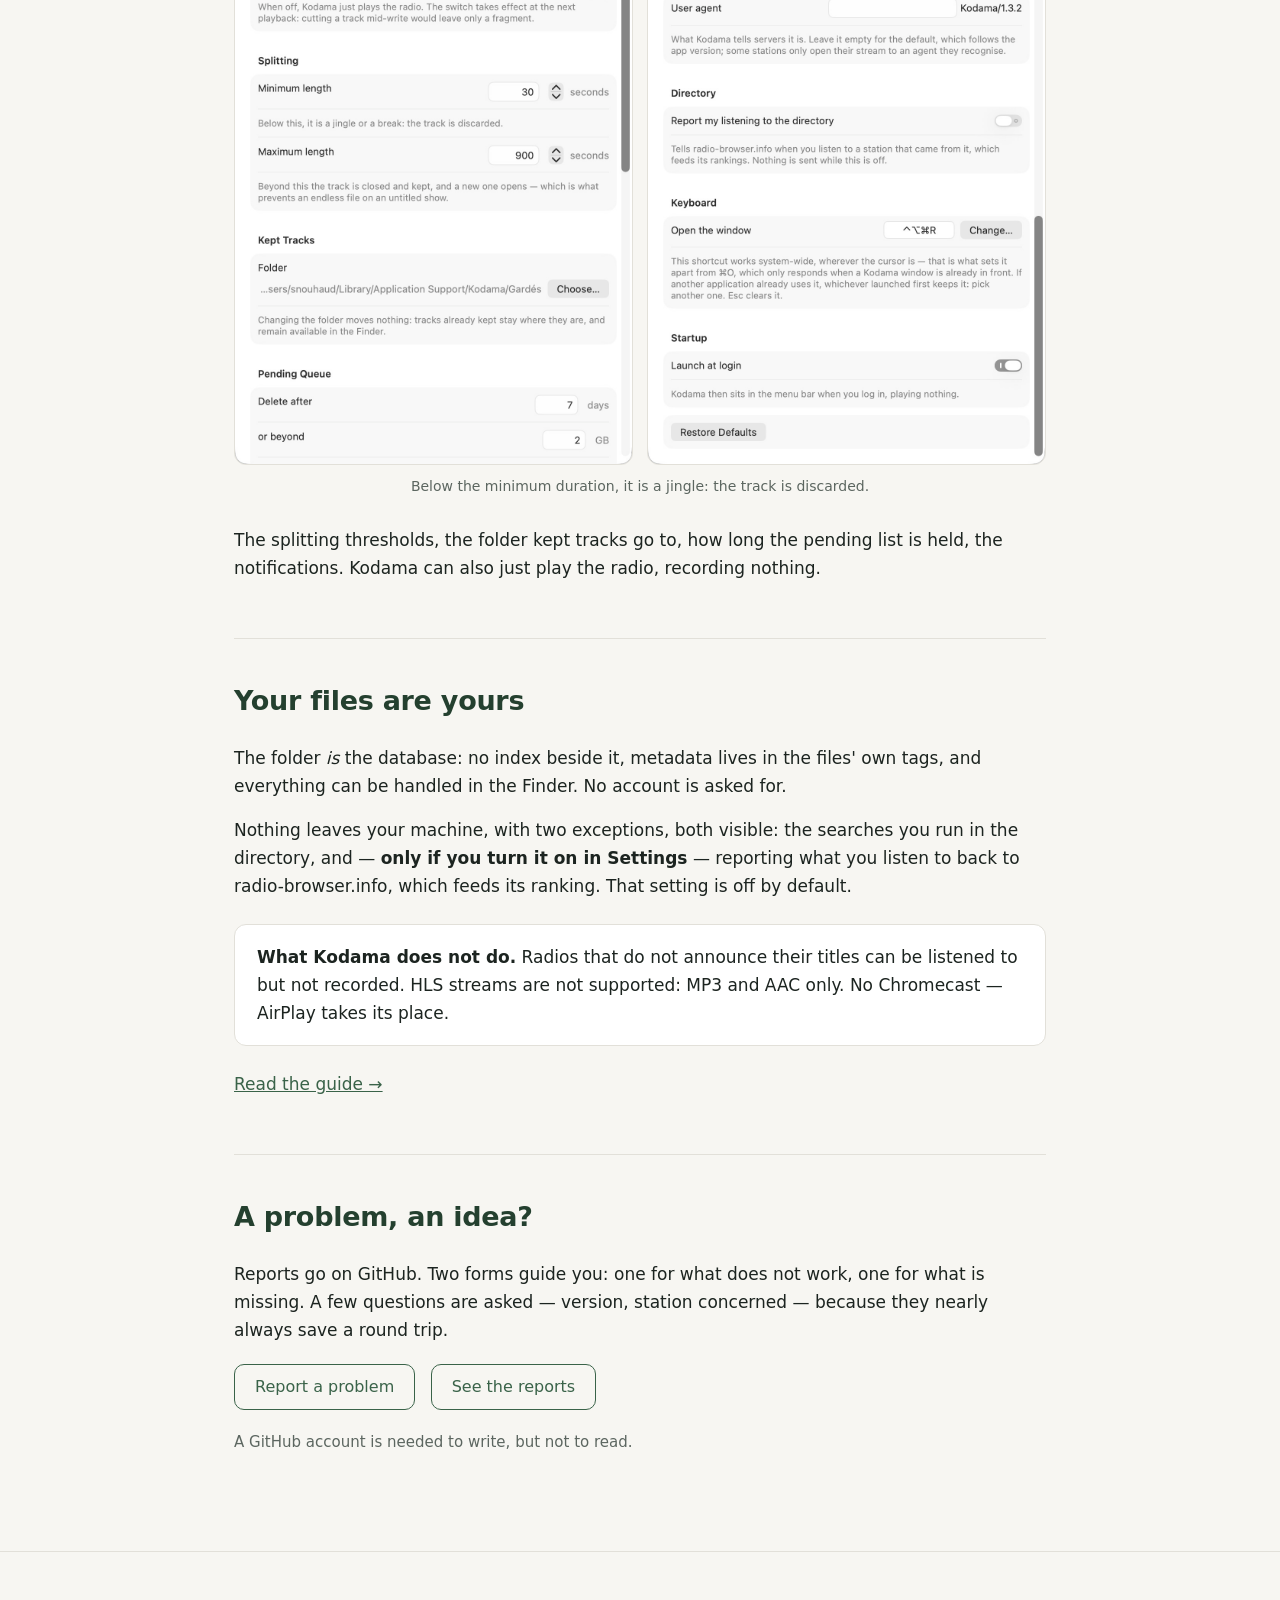
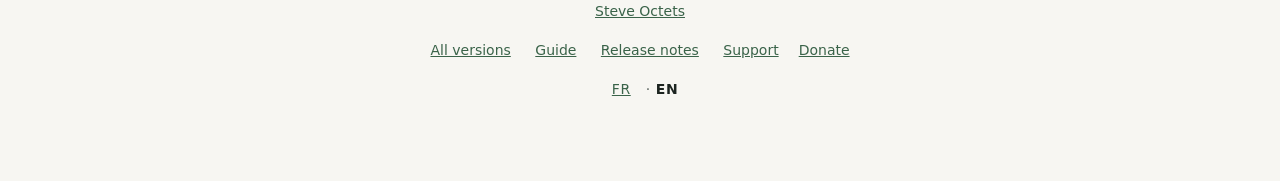
==== commit 1db503de: "Kodama 1.6 Co-Authored-By: Claude Opus 5.5 <noreply@anthropic.com>" ====
--- a/docs/en/index.html
+++ b/docs/en/index.html
@@ -21,11 +21,11 @@
         A web radio streaming application for the macOS menu bar. It plays your stations,
         records the tracks they broadcast, and lets you choose which ones to keep.
     </p>
-    <a class="telecharger" href="https://github.com/steveoctets/kodama/releases/latest/download/Kodama-1.5.3.zip">
-        Download Kodama 1.5.3
+    <a class="telecharger" href="https://github.com/steveoctets/kodama/releases/latest/download/Kodama-1.6.zip">
+        Download Kodama 1.6
     </a>
     <p class="dessous">
-        macOS 14 or later · Apple silicon and Intel · 5.0 MB<br>
+        macOS 14 or later · Apple silicon and Intel · 5.1 MB<br>
         Signed and notarised by Apple
     </p>
     <p class="dessous compteur" id="compteur" hidden></p>
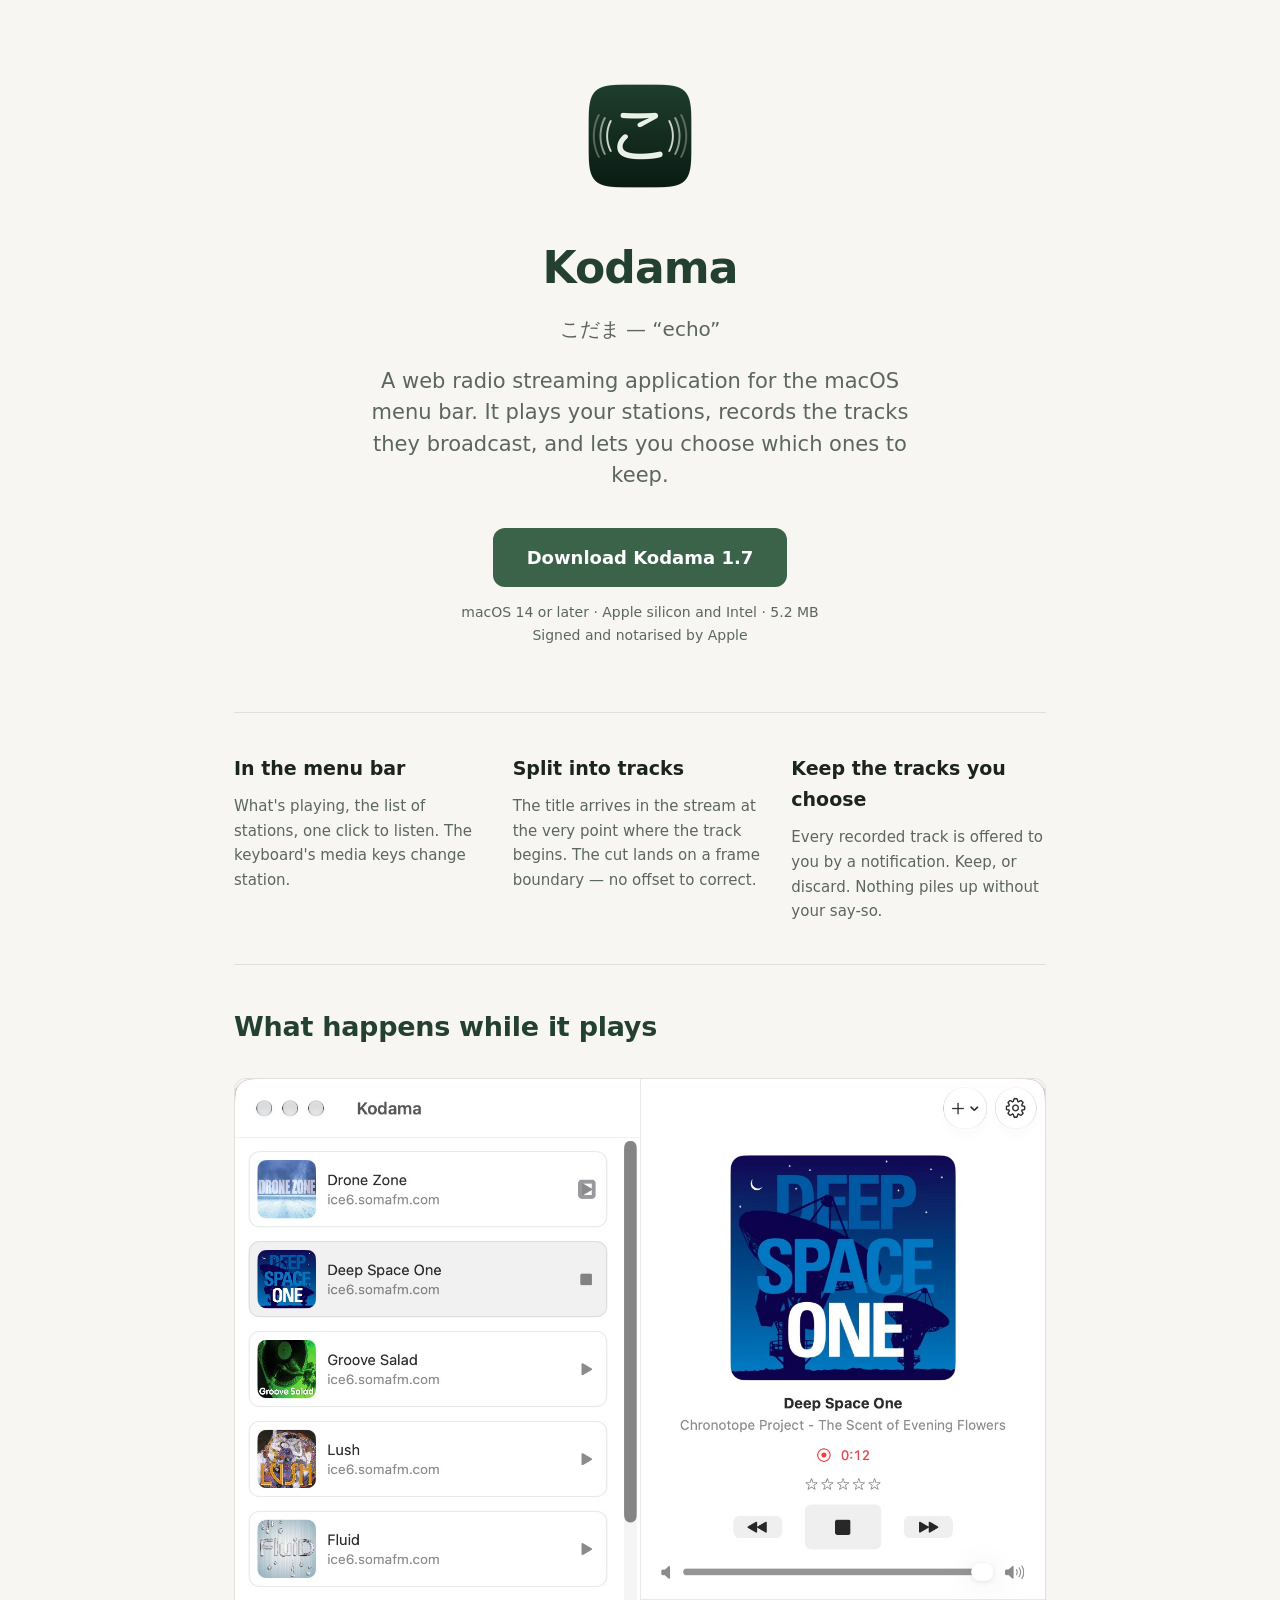
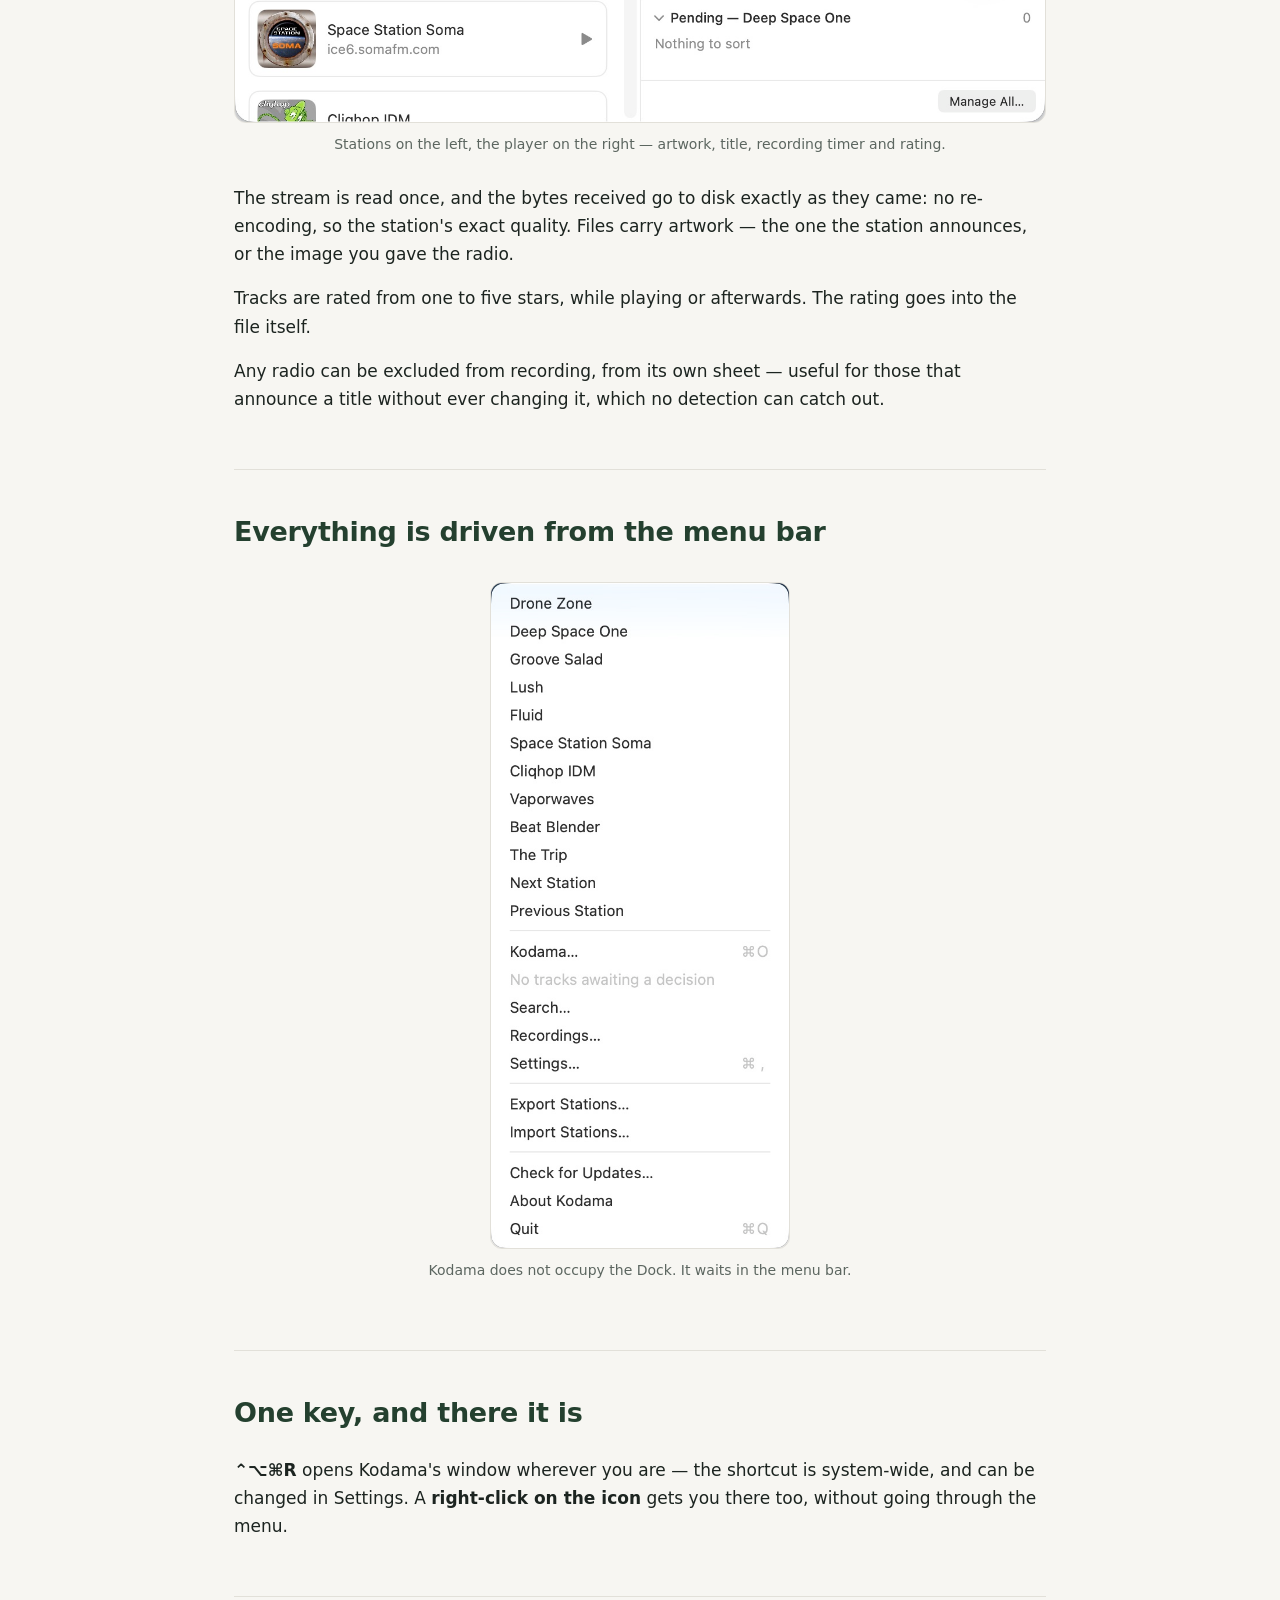
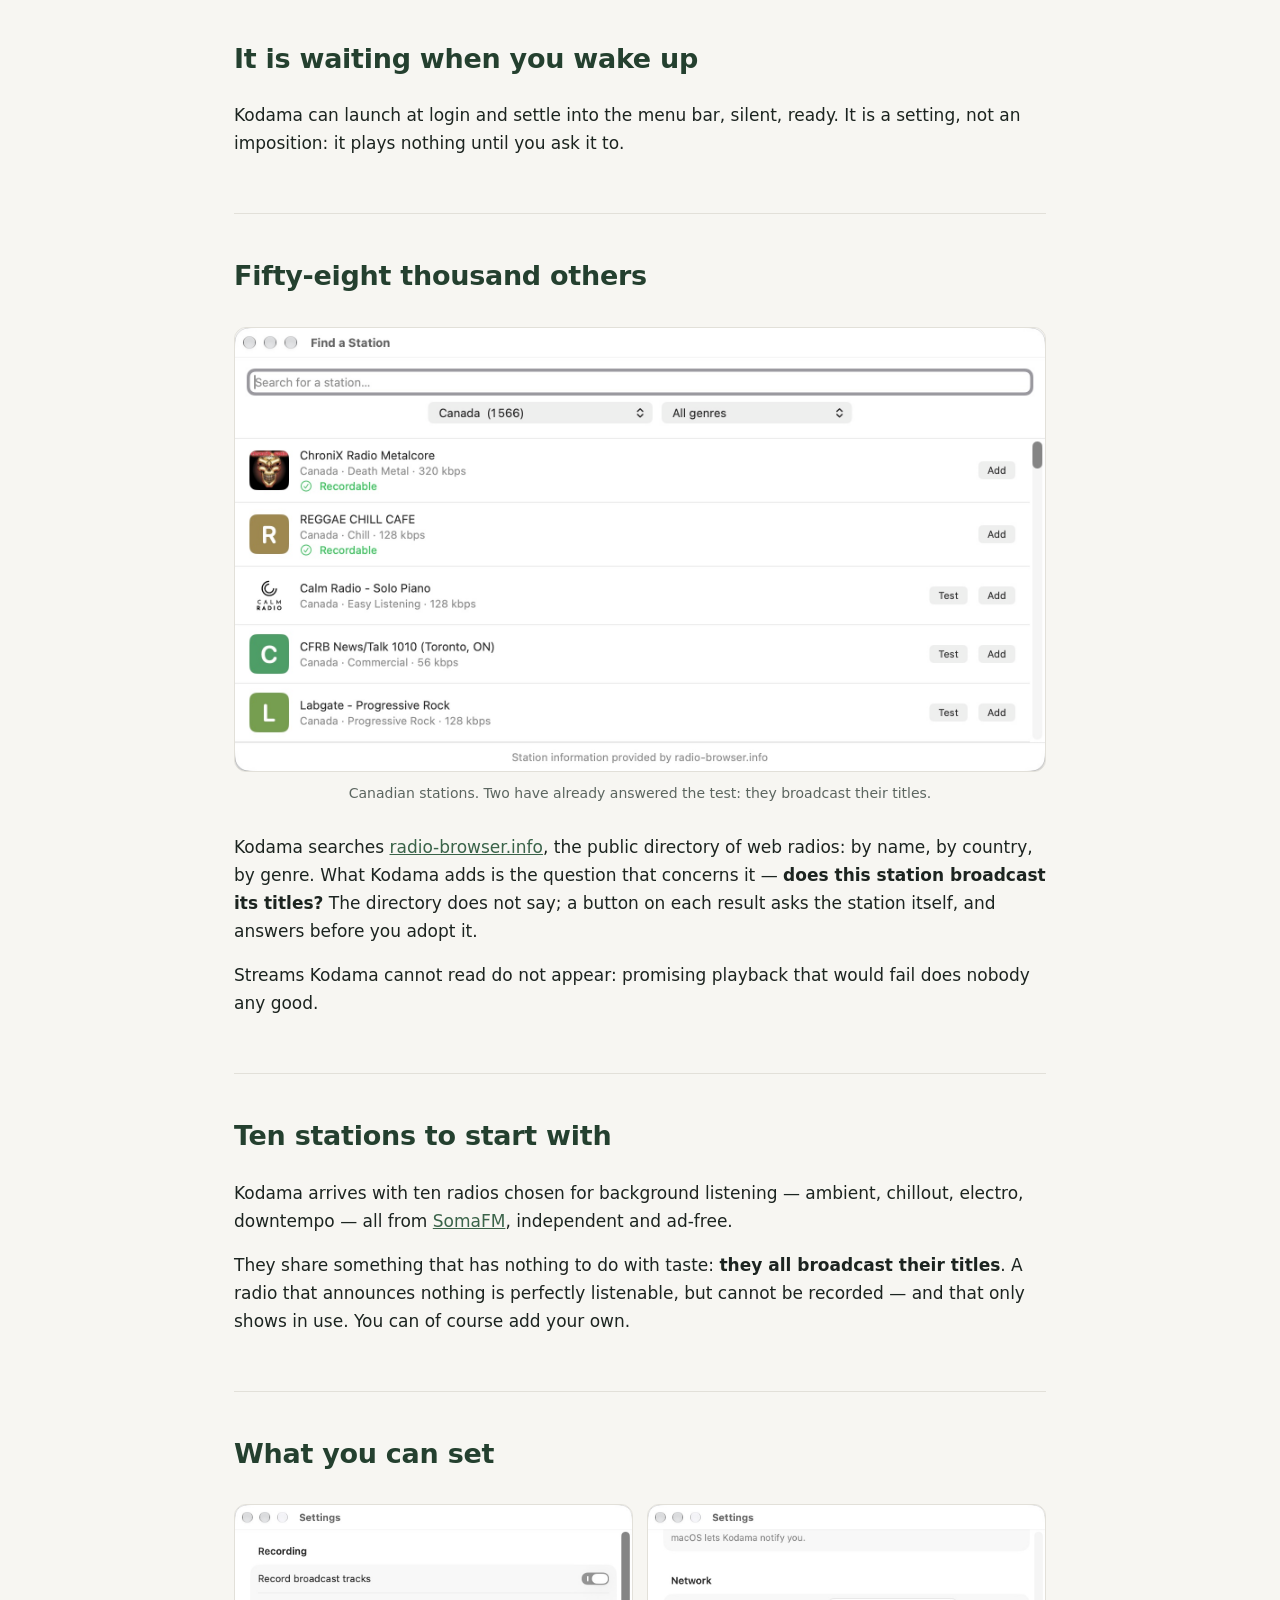
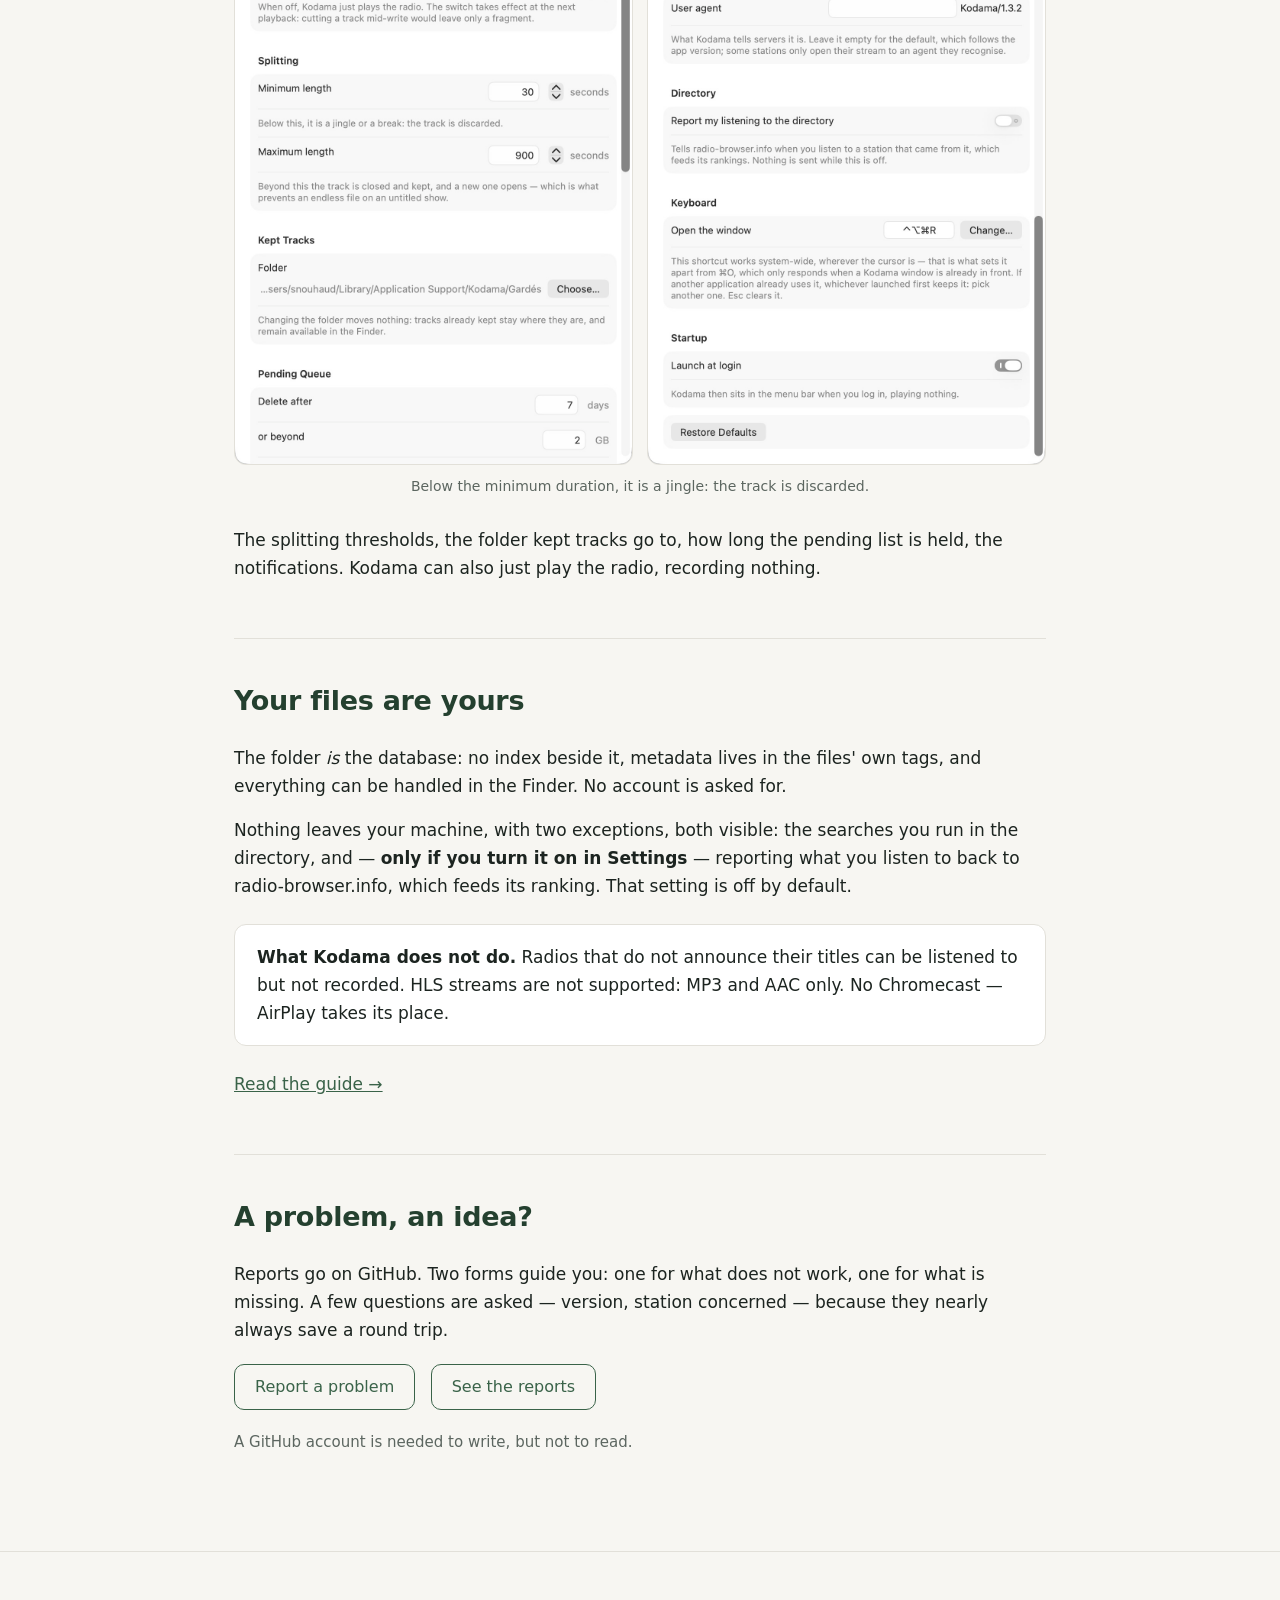
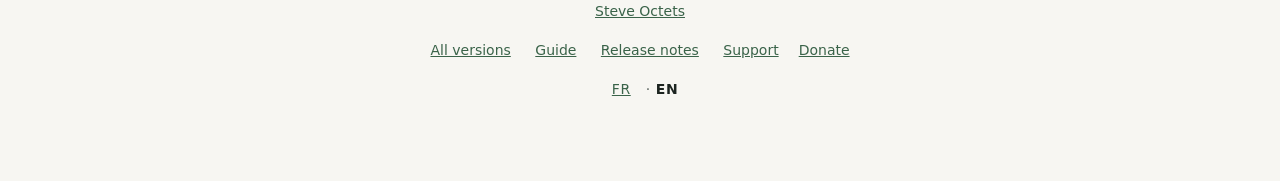
==== commit 9e75d650: "Kodama 1.7 Co-Authored-By: Claude Opus 5.5 <noreply@anthropic.com>" ====
--- a/docs/en/index.html
+++ b/docs/en/index.html
@@ -21,11 +21,11 @@
         A web radio streaming application for the macOS menu bar. It plays your stations,
         records the tracks they broadcast, and lets you choose which ones to keep.
     </p>
-    <a class="telecharger" href="https://github.com/steveoctets/kodama/releases/latest/download/Kodama-1.6.zip">
-        Download Kodama 1.6
+    <a class="telecharger" href="https://github.com/steveoctets/kodama/releases/latest/download/Kodama-1.7.zip">
+        Download Kodama 1.7
     </a>
     <p class="dessous">
-        macOS 14 or later · Apple silicon and Intel · 5.1 MB<br>
+        macOS 14 or later · Apple silicon and Intel · 5.2 MB<br>
         Signed and notarised by Apple
     </p>
     <p class="dessous compteur" id="compteur" hidden></p>
